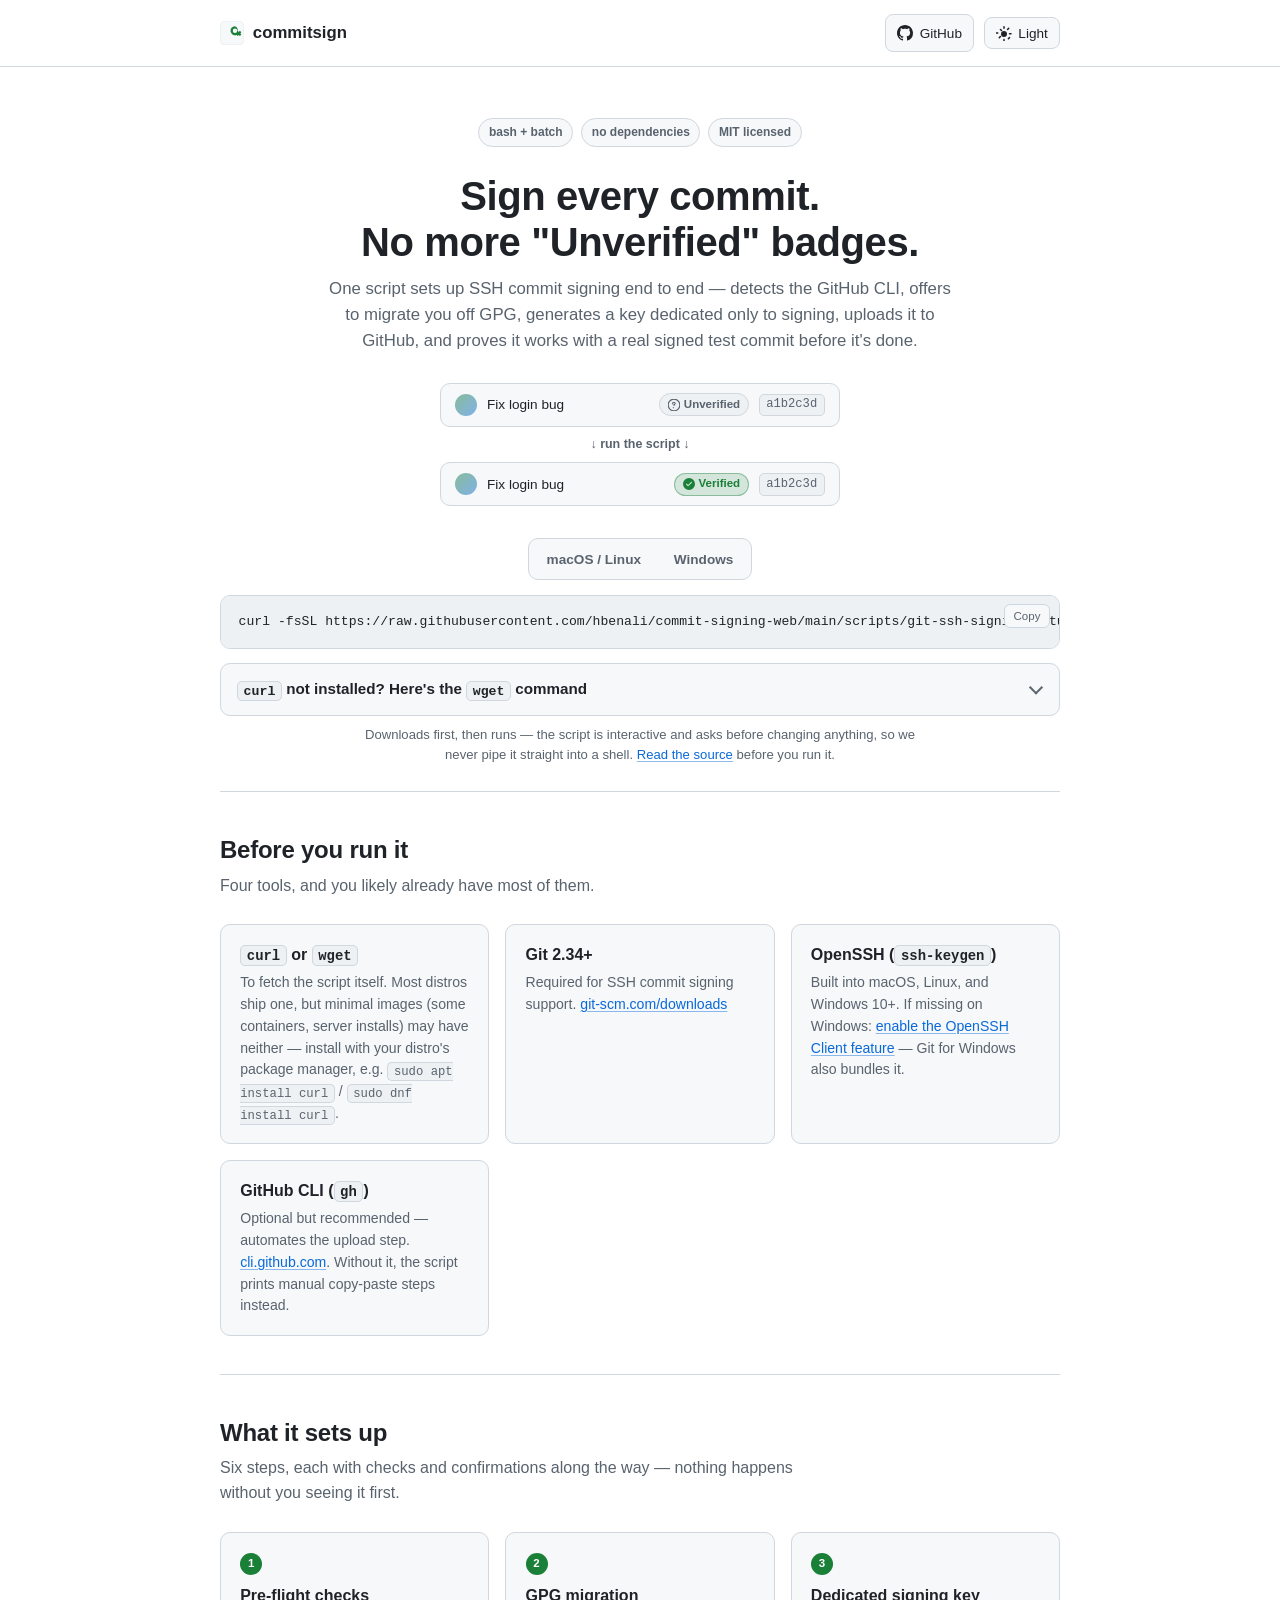
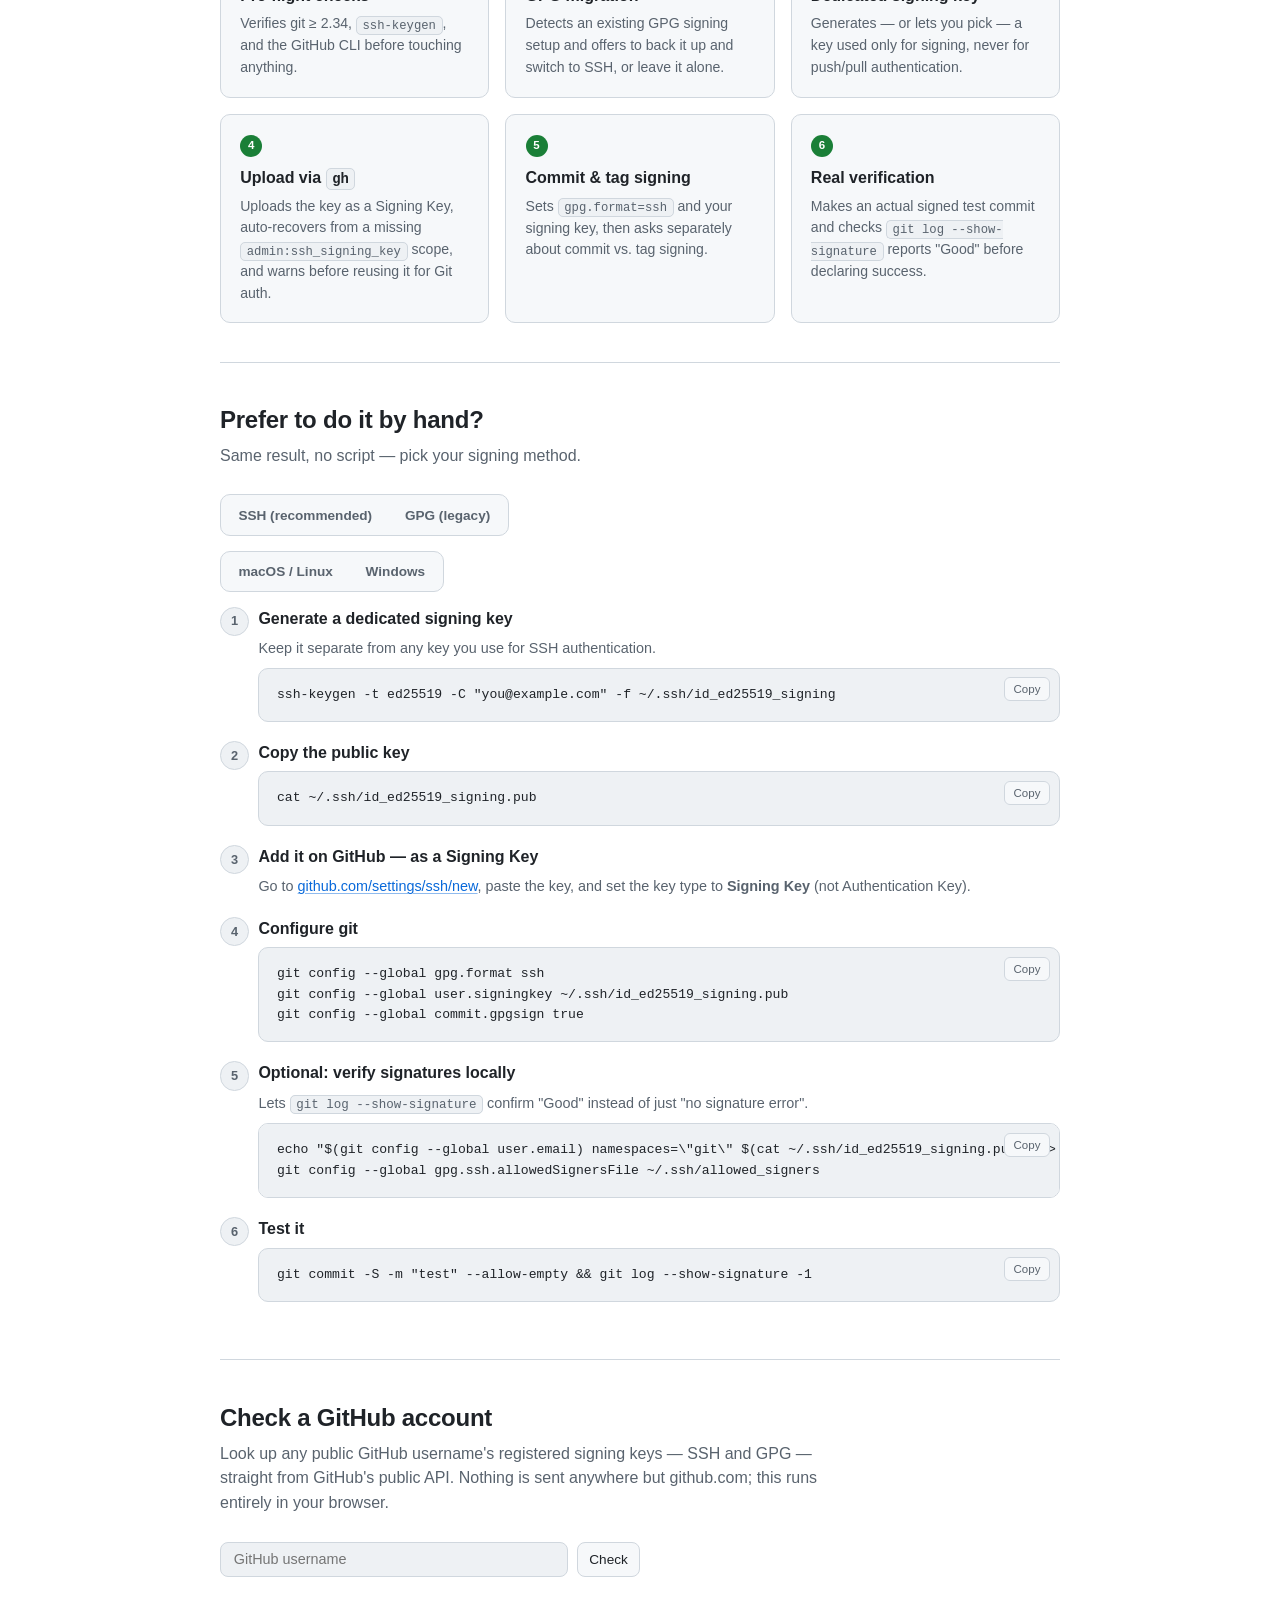
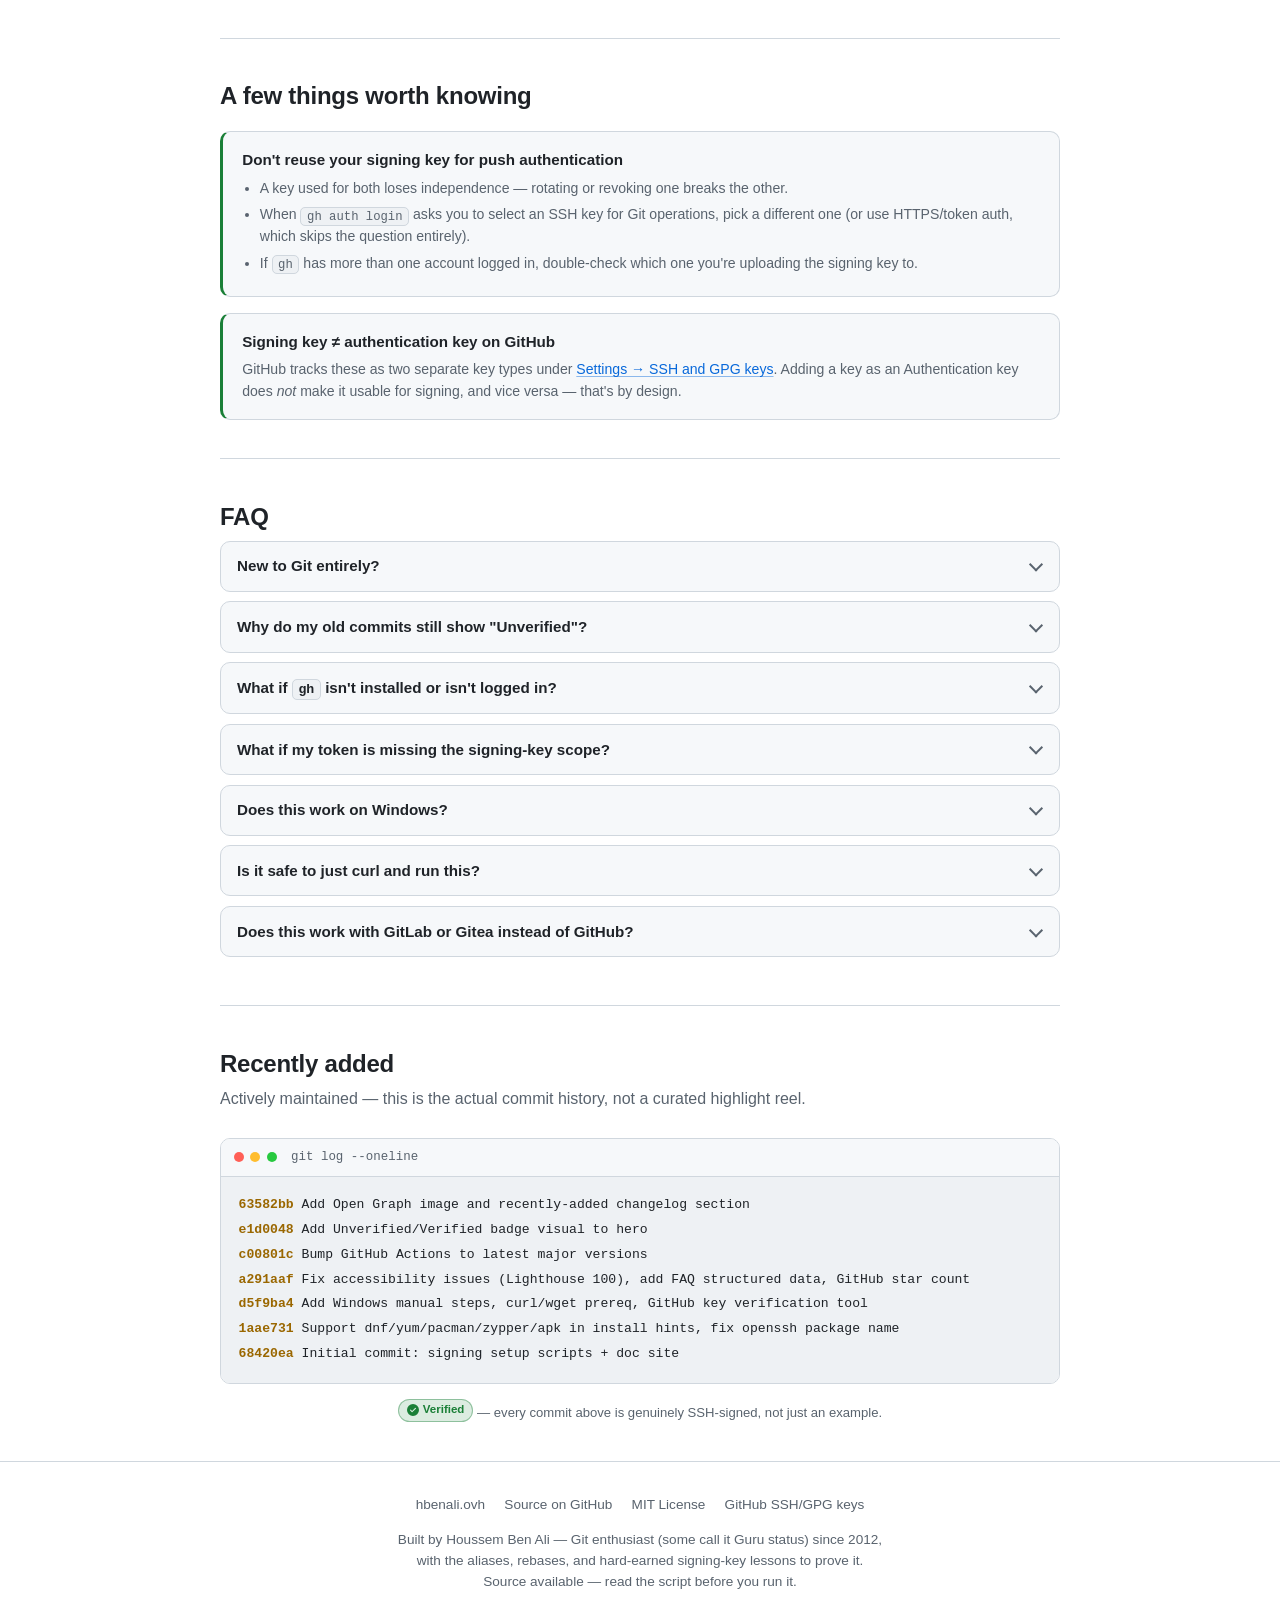
==== index.html @ 71a738f0 "Add theme icon toggle, git-log changelog terminal, verified badge; fix theme-aware brand icon" ====
<!doctype html>
<html lang="en">
<head>
<meta charset="UTF-8">
<meta name="viewport" content="width=device-width, initial-scale=1">
<title>CommitSign — set up Git commit signing in one command</title>
<meta name="description" content="A copy-paste script that sets up SSH commit signing end to end: detects gh CLI, migrates you off GPG, generates a dedicated signing key, uploads it to GitHub, and verifies a real signed commit. Manual GPG and SSH guides included.">
<link rel="canonical" href="https://commitsign.hbenali.ovh/">
<meta name="theme-color" content="#0d1117">
<link rel="icon" href="/favicon.svg" type="image/svg+xml">

<meta property="og:type" content="website">
<meta property="og:site_name" content="CommitSign">
<meta property="og:title" content="CommitSign — set up Git commit signing in one command">
<meta property="og:description" content="Copy, paste, done: SSH commit signing setup with GPG migration, gh CLI integration, and real verification. Plus manual SSH and GPG guides.">
<meta property="og:url" content="https://commitsign.hbenali.ovh/">
<meta property="og:image" content="https://commitsign.hbenali.ovh/og-image.png">
<meta property="og:image:width" content="1200">
<meta property="og:image:height" content="630">
<meta property="og:image:alt" content="CommitSign — Sign every commit. No more &quot;Unverified&quot; badges.">
<meta name="twitter:card" content="summary_large_image">
<meta name="twitter:title" content="CommitSign — set up Git commit signing in one command">
<meta name="twitter:description" content="Copy, paste, done: SSH commit signing setup with GPG migration, gh CLI integration, and real verification.">
<meta name="twitter:image" content="https://commitsign.hbenali.ovh/og-image.png">

<script type="application/ld+json">
{
  "@context": "https://schema.org",
  "@type": "SoftwareSourceCode",
  "name": "commit-signing-web",
  "description": "Interactive setup scripts for Git SSH commit signing, with GPG migration detection, GitHub CLI integration, and post-setup verification.",
  "codeRepository": "https://github.com/hbenali/commit-signing-web",
  "programmingLanguage": ["Bash", "Batch"],
  "url": "https://commitsign.hbenali.ovh/",
  "license": "https://opensource.org/licenses/MIT",
  "author": { "@type": "Person", "name": "Houssem Ben Ali" }
}
</script>

<script type="application/ld+json">
{
  "@context": "https://schema.org",
  "@type": "FAQPage",
  "mainEntity": [
    {
      "@type": "Question",
      "name": "New to Git entirely?",
      "acceptedAnswer": {
        "@type": "Answer",
        "text": "This site assumes you already use Git day to day. If you don't yet: install it, then set your identity once with git config --global user.name \"Your Name\" and git config --global user.email \"you@example.com\". The everyday loop is git add (stage changes), git commit -m \"message\" (save them), and git push (send them to a remote like GitHub). The official Git documentation (git-scm.com/doc) — especially the free Pro Git book (git-scm.com/book/en/v2) — is the best place to actually learn it properly; come back here once commit and push feel routine."
      }
    },
    {
      "@type": "Question",
      "name": "Why do my old commits still show \"Unverified\"?",
      "acceptedAnswer": {
        "@type": "Answer",
        "text": "Signing only applies going forward. Past commits keep whatever signature (or lack of one) they were made with — re-signing history means rewriting it, which isn't something this script does automatically."
      }
    },
    {
      "@type": "Question",
      "name": "What if gh isn't installed or isn't logged in?",
      "acceptedAnswer": {
        "@type": "Answer",
        "text": "The script falls back to printing the exact manual steps — copy the public key, and add it at github.com/settings/ssh/new yourself. Nothing blocks on the GitHub CLI being available."
      }
    },
    {
      "@type": "Question",
      "name": "What if my token is missing the signing-key scope?",
      "acceptedAnswer": {
        "@type": "Answer",
        "text": "GitHub added a dedicated admin:ssh_signing_key scope for managing signing keys. If your upload fails because of it, the script recognizes the exact error and offers to run gh auth refresh -h github.com -s admin:ssh_signing_key for you, then retries automatically."
      }
    },
    {
      "@type": "Question",
      "name": "Does this work on Windows?",
      "acceptedAnswer": {
        "@type": "Answer",
        "text": "Yes — a .bat version ships alongside the .sh one, with the same checks, GPG-migration prompt, and verification flow adapted for cmd.exe."
      }
    },
    {
      "@type": "Question",
      "name": "Is it safe to just curl and run this?",
      "acceptedAnswer": {
        "@type": "Answer",
        "text": "The script downloads to a file first and only then executes — it never pipes into a shell — specifically so you have the chance to open and read it before running. Every change it makes is behind its own confirmation prompt."
      }
    },
    {
      "@type": "Question",
      "name": "Does this work with GitLab or Gitea instead of GitHub?",
      "acceptedAnswer": {
        "@type": "Answer",
        "text": "Commit signing itself — SSH or GPG — is a git feature, not a GitHub one: it happens entirely on your machine and doesn't care which remote you push to. Only the upload-your-key step differs. The script's gh integration is GitHub-specific, so on GitLab or Gitea it'll fall back to manual instructions — add the same public key yourself under GitLab's SSH Keys settings (set usage type to Signing) or GPG Keys, or your Gitea instance's Settings → SSH/GPG Keys page. Everything else — the dedicated key, git config, and verification steps — is identical."
      }
    }
  ]
}
</script>

<style>
  :root {
    --bg: #ffffff;
    --bg-elevated: #f6f8fa;
    --bg-inset: #eef1f4;
    --border: #d0d7de;
    --text: #1f2328;
    --text-dim: #59636e;
    --accent: #1a7f37;
    --accent-contrast: #ffffff;
    --link: #0969da;
    --danger: #cf222e;
    --warn: #9a6700;
    --code-text: #1f2328;
    --shadow: 0 1px 0 rgba(31,35,40,.04);
    --radius: 10px;
    --font-sans: -apple-system, BlinkMacSystemFont, "Segoe UI", Roboto, Helvetica, Arial, sans-serif;
    --font-mono: ui-monospace, SFMono-Regular, "SF Mono", Menlo, Consolas, "Liberation Mono", monospace;
    --max: 880px;
  }

  :root:not([data-theme="light"]) {
    @media (prefers-color-scheme: dark) {
      --bg: #0d1117;
      --bg-elevated: #161b22;
      --bg-inset: #0a0d12;
      --border: #30363d;
      --text: #e6edf3;
      --text-dim: #9198a1;
      --accent: #3fb950;
      --accent-contrast: #0d1117;
      --link: #58a6ff;
      --danger: #f85149;
      --warn: #d29922;
      --code-text: #e6edf3;
      --shadow: 0 1px 0 rgba(0,0,0,.2);
    }
  }

  :root[data-theme="dark"] {
    --bg: #0d1117;
    --bg-elevated: #161b22;
    --bg-inset: #0a0d12;
    --border: #30363d;
    --text: #e6edf3;
    --text-dim: #9198a1;
    --accent: #3fb950;
    --accent-contrast: #0d1117;
    --link: #58a6ff;
    --danger: #f85149;
    --warn: #d29922;
    --code-text: #e6edf3;
    --shadow: 0 1px 0 rgba(0,0,0,.2);
  }

  * { box-sizing: border-box; }
  html { color-scheme: light dark; }
  body {
    margin: 0;
    background: var(--bg);
    color: var(--text);
    font-family: var(--font-sans);
    line-height: 1.55;
    -webkit-font-smoothing: antialiased;
  }
  a {
    color: var(--link); text-decoration: underline; text-underline-offset: 2px;
    text-decoration-color: color-mix(in srgb, var(--link) 45%, transparent);
  }
  a:hover { text-decoration-color: var(--link); }
  .brand, .icon-btn, footer.site .foot-links a { text-decoration: none; }
  .skip-link {
    position: absolute; left: -999px; top: 0;
  }
  .skip-link:focus {
    left: 8px; top: 8px; z-index: 100;
    background: var(--accent); color: var(--accent-contrast);
    padding: .5rem 1rem; border-radius: var(--radius);
  }

  header.site {
    position: sticky; top: 0; z-index: 20;
    background: color-mix(in srgb, var(--bg) 88%, transparent);
    backdrop-filter: saturate(140%) blur(8px);
    border-bottom: 1px solid var(--border);
  }
  .nav {
    max-width: var(--max); margin: 0 auto; padding: .9rem 1.25rem;
    display: flex; align-items: center; justify-content: space-between; gap: 1rem;
  }
  .brand { display: flex; align-items: center; gap: .55rem; font-weight: 700; font-size: 1.05rem; color: var(--text); }
  .brand svg { width: 24px; height: 24px; flex-shrink: 0; }
  .nav-actions { display: flex; align-items: center; gap: .6rem; }
  .icon-btn {
    display: inline-flex; align-items: center; gap: .4rem;
    background: var(--bg-elevated); border: 1px solid var(--border); color: var(--text);
    border-radius: 8px; padding: .45rem .7rem; font-size: .85rem; cursor: pointer;
    font-family: inherit;
  }
  .icon-btn:hover { border-color: var(--accent); }
  .icon-btn svg { width: 16px; height: 16px; }
  .star-pill[hidden] { display: none; }
  .star-pill {
    display: inline-flex; align-items: center; gap: .25rem; margin-left: .1rem;
    padding: .05rem .4rem; border-radius: 999px; background: var(--bg-inset); border: 1px solid var(--border);
    font-size: .74rem; font-weight: 700; color: var(--warn);
  }
  .star-pill svg { width: 11px; height: 11px; }

  main { max-width: var(--max); margin: 0 auto; padding: 0 1.25rem; }

  .hero { padding: 3.2rem 0 1.6rem; text-align: center; }
  .hero h1 { font-size: clamp(1.7rem, 4.2vw, 2.5rem); line-height: 1.15; margin: 0 0 .7rem; letter-spacing: -.01em; }
  .hero p.lead { color: var(--text-dim); font-size: 1.05rem; max-width: 640px; margin: 0 auto 1.8rem; }
  .badge-row { display: flex; justify-content: center; gap: .5rem; flex-wrap: wrap; margin-bottom: 1.6rem; }
  .badge {
    font-size: .75rem; font-weight: 600; padding: .25rem .6rem; border-radius: 999px;
    background: var(--bg-elevated); border: 1px solid var(--border); color: var(--text-dim);
  }

  .badge-demo { display: flex; flex-direction: column; align-items: center; gap: .5rem; max-width: 400px; margin: 0 auto 2rem; }
  .commit-row {
    display: flex; align-items: center; gap: .6rem; width: 100%;
    background: var(--bg-elevated); border: 1px solid var(--border); border-radius: var(--radius);
    padding: .6rem .9rem; font-size: .85rem;
  }
  .commit-avatar {
    width: 22px; height: 22px; border-radius: 999px; flex-shrink: 0;
    background: linear-gradient(135deg, var(--accent), var(--link)); opacity: .5;
  }
  .commit-msg {
    flex: 1; text-align: left; color: var(--text); font-weight: 500;
    overflow: hidden; text-overflow: ellipsis; white-space: nowrap;
  }
  .commit-hash {
    font-family: var(--font-mono); font-size: .76rem; color: var(--text-dim); flex-shrink: 0;
    background: var(--bg-inset); border: 1px solid var(--border); border-radius: 5px; padding: .05rem .4rem;
  }
  .gh-badge {
    display: inline-flex; align-items: center; gap: .25rem; flex-shrink: 0;
    font-size: .72rem; font-weight: 600; padding: .1rem .5rem; border-radius: 999px; border: 1px solid;
  }
  .gh-badge svg { width: 12px; height: 12px; }
  .gh-badge.unverified { background: var(--bg-inset); border-color: var(--border); color: var(--text-dim); }
  .gh-badge.verified {
    background: color-mix(in srgb, var(--accent) 15%, transparent);
    border-color: color-mix(in srgb, var(--accent) 40%, transparent); color: var(--accent);
  }
  .badge-demo-arrow { font-size: .78rem; color: var(--text-dim); font-weight: 600; }

  .tabbar { display: inline-flex; gap: .25rem; background: var(--bg-elevated); border: 1px solid var(--border); border-radius: 10px; padding: 3px; margin-bottom: .9rem; }
  .tabbar label {
    padding: .4rem .9rem; border-radius: 8px; font-size: .85rem; font-weight: 600; cursor: pointer;
    color: var(--text-dim); user-select: none;
  }
  input.tab-radio { position: absolute; opacity: 0; pointer-events: none; }
  .tab-radio:checked + label { background: var(--bg); color: var(--text); box-shadow: var(--shadow); }
  .tab-radio:focus-visible + label { outline: 2px solid var(--accent); outline-offset: 2px; }
  .tab-panel { display: none; }

  #os-sh:checked ~ .os-panels #panel-sh,
  #os-win:checked ~ .os-panels #panel-win,
  #man-ssh:checked ~ .man-panels #panel-ssh-manual,
  #man-gpg:checked ~ .man-panels #panel-gpg-manual { display: block; }

  #sshos-sh:checked ~ .steps [data-os="sh"],
  #sshos-win:checked ~ .steps [data-os="win"] { display: block; }

  .codeblock {
    position: relative; background: var(--bg-inset); border: 1px solid var(--border);
    border-radius: var(--radius); padding: 1rem 3.2rem 1rem 1.1rem; text-align: left;
    overflow-x: auto; margin: 0 0 .9rem;
  }
  .codeblock code {
    font-family: var(--font-mono); font-size: .82rem; color: var(--code-text);
    white-space: pre; display: block;
  }
  .copy-btn {
    position: absolute; top: .55rem; right: .55rem;
    background: var(--bg-elevated); border: 1px solid var(--border); color: var(--text-dim);
    border-radius: 6px; padding: .3rem .55rem; font-size: .72rem; cursor: pointer; font-family: inherit;
  }
  .copy-btn:hover { color: var(--text); border-color: var(--accent); }
  .copy-btn[data-copied="true"] { color: var(--accent); border-color: var(--accent); }

  .hint { font-size: .82rem; color: var(--text-dim); max-width: 560px; margin: 0 auto; text-align: center; }

  section { padding: 2.4rem 0; border-top: 1px solid var(--border); }
  section > h2 { font-size: 1.5rem; margin: 0 0 .35rem; letter-spacing: -.01em; }
  section > p.section-lead { color: var(--text-dim); margin: 0 0 1.6rem; max-width: 620px; }

  .grid6 { display: grid; grid-template-columns: repeat(auto-fit, minmax(240px, 1fr)); gap: 1rem; }
  .card {
    background: var(--bg-elevated); border: 1px solid var(--border); border-radius: var(--radius);
    padding: 1.1rem 1.2rem;
  }
  .card .step-no {
    display: inline-flex; align-items: center; justify-content: center;
    width: 22px; height: 22px; border-radius: 999px; background: var(--accent); color: var(--accent-contrast);
    font-size: .72rem; font-weight: 700; margin-bottom: .55rem;
  }
  .card h3 { margin: 0 0 .3rem; font-size: 1rem; }
  .card p { margin: 0; color: var(--text-dim); font-size: .88rem; }

  .steps { margin: 0; padding: 0; list-style: none; counter-reset: step; }
  .steps > li {
    counter-increment: step; position: relative; padding-left: 2.4rem; margin-bottom: 1.2rem;
  }
  .steps > li::before {
    content: counter(step); position: absolute; left: 0; top: 0;
    width: 1.7rem; height: 1.7rem; border-radius: 999px; background: var(--bg-inset);
    border: 1px solid var(--border); display: flex; align-items: center; justify-content: center;
    font-size: .8rem; font-weight: 700; color: var(--text-dim);
  }
  .steps > li > strong { display: block; margin-bottom: .35rem; }
  .steps > li p { margin: 0 0 .5rem; color: var(--text-dim); font-size: .9rem; }
  .steps .codeblock { margin-bottom: .3rem; }

  .callout {
    border: 1px solid var(--border); border-left: 3px solid var(--accent);
    background: var(--bg-elevated); border-radius: var(--radius); padding: 1rem 1.2rem; margin-top: 1rem;
  }
  .callout h3 { margin: 0 0 .4rem; font-size: .95rem; }
  .callout ul { margin: 0; padding-left: 1.1rem; font-size: .88rem; color: var(--text-dim); }
  .callout li { margin-bottom: .3rem; }

  .term-window { border: 1px solid var(--border); border-radius: var(--radius); overflow: hidden; text-align: left; }
  .term-bar {
    display: flex; align-items: center; gap: .4rem; padding: .55rem .8rem;
    background: var(--bg-elevated); border-bottom: 1px solid var(--border);
  }
  .term-dot { width: 10px; height: 10px; border-radius: 999px; flex-shrink: 0; }
  .term-dot.red { background: #ff5f56; }
  .term-dot.yellow { background: #ffbd2e; }
  .term-dot.green { background: #27c93f; }
  .term-title { margin-left: .5rem; font-size: .78rem; color: var(--text-dim); font-family: var(--font-mono); }
  .term-body {
    margin: 0; padding: 1rem 1.1rem; background: var(--bg-inset);
    font-family: var(--font-mono); font-size: .82rem; color: var(--code-text);
    overflow-x: auto; line-height: 1.9; white-space: pre;
  }
  .term-hash { color: var(--warn); font-weight: 600; }

  details.faq {
    border: 1px solid var(--border); border-radius: var(--radius); background: var(--bg-elevated);
    padding: .8rem 1rem; margin-bottom: .6rem;
  }
  details.faq summary {
    cursor: pointer; font-weight: 600; font-size: .95rem;
    list-style: none; position: relative; padding-right: 1.5rem;
  }
  details.faq summary::-webkit-details-marker { display: none; }
  details.faq summary::after {
    content: ""; position: absolute; right: .1rem; top: 50%; width: 8px; height: 8px;
    border-right: 2px solid var(--text-dim); border-bottom: 2px solid var(--text-dim);
    transform: translateY(-65%) rotate(45deg); transition: transform .15s ease;
  }
  details.faq[open] summary::after { transform: translateY(-35%) rotate(225deg); }
  details.faq p { color: var(--text-dim); font-size: .9rem; margin: .6rem 0 0; }

  .verify-form { display: flex; gap: .55rem; max-width: 420px; }
  .verify-form input {
    flex: 1; font-family: inherit; font-size: .9rem; padding: .55rem .8rem;
    border: 1px solid var(--border); border-radius: 8px; background: var(--bg-inset); color: var(--text);
  }
  .verify-form input:focus-visible { outline: 2px solid var(--accent); outline-offset: 1px; }
  .verify-form .icon-btn { cursor: pointer; }
  #verify-results { margin-top: 1.4rem; }
  .verify-hint { color: var(--text-dim); font-size: .88rem; }
  .verify-grid { display: grid; grid-template-columns: repeat(auto-fit, minmax(260px, 1fr)); gap: 1rem; }
  .verify-card {
    background: var(--bg-elevated); border: 1px solid var(--border); border-radius: var(--radius); padding: 1rem 1.15rem;
  }
  .verify-card h4 { margin: 0 0 .6rem; font-size: .95rem; display: flex; align-items: center; gap: .5rem; }
  .verify-card .count-badge {
    background: var(--bg-inset); border: 1px solid var(--border); border-radius: 999px;
    font-size: .72rem; font-weight: 700; padding: .1rem .55rem; color: var(--text-dim);
  }
  .verify-card ul { list-style: none; margin: 0; padding: 0; }
  .verify-card li { border-top: 1px solid var(--border); padding: .55rem 0; font-size: .84rem; }
  .verify-card li:first-child { border-top: none; padding-top: 0; }
  .verify-card li code { font-family: var(--font-mono); font-size: .78rem; word-break: break-all; }
  .verify-card .key-meta { color: var(--text-dim); font-size: .78rem; margin-top: .15rem; }
  .verify-badge {
    display: inline-block; font-size: .68rem; font-weight: 700; border-radius: 5px; padding: .05rem .4rem; margin-left: .3rem;
  }
  .verify-badge.ok { background: color-mix(in srgb, var(--accent) 18%, transparent); color: var(--accent); }
  .verify-badge.warn { background: color-mix(in srgb, var(--warn) 20%, transparent); color: var(--warn); }
  .verify-badge.danger { background: color-mix(in srgb, var(--danger) 20%, transparent); color: var(--danger); }

  footer.site {
    border-top: 1px solid var(--border); padding: 2rem 0 3rem; text-align: center;
    color: var(--text-dim); font-size: .85rem;
  }
  footer.site a { color: var(--text-dim); }
  footer.site .foot-links { display: flex; justify-content: center; gap: 1.2rem; margin-bottom: .7rem; flex-wrap: wrap; }

  .scroll-top-btn {
    position: fixed; right: 1.25rem; bottom: 1.25rem; z-index: 30;
    width: 42px; height: 42px; border-radius: 999px;
    background: var(--bg-elevated); border: 1px solid var(--border); color: var(--text);
    display: flex; align-items: center; justify-content: center; cursor: pointer; padding: 0;
    opacity: 0; transform: translateY(8px); pointer-events: none;
    transition: opacity .2s ease, transform .2s ease, border-color .2s ease;
    box-shadow: 0 2px 10px rgba(0,0,0,.18);
  }
  .scroll-top-btn.visible { opacity: 1; transform: translateY(0); pointer-events: auto; }
  .scroll-top-btn:hover { border-color: var(--accent); }
  .scroll-top-btn svg { width: 18px; height: 18px; }
  @media (prefers-reduced-motion: reduce) {
    .scroll-top-btn { transition: opacity .01s linear; }
  }

  code.inline {
    font-family: var(--font-mono); background: var(--bg-inset); border: 1px solid var(--border);
    border-radius: 5px; padding: .1rem .35rem; font-size: .87em;
  }

  @media (max-width: 640px) {
    .hero { padding: 2.2rem 0 1.2rem; }
    section { padding: 1.8rem 0; }
  }
</style>
</head>
<body>
<a class="skip-link" href="#main">Skip to content</a>

<header class="site">
  <div class="nav">
    <span class="brand">
      <svg viewBox="0 0 64 64" aria-hidden="true"><rect width="64" height="64" rx="14" fill="var(--bg-elevated)" stroke="var(--border)" stroke-width="1"/><path d="M40 14a12 12 0 1 0 4.24 23.24L47 40l3-3 3 3 4-4-3-3 3-3-4-4-3 3-2.76-2.76A12 12 0 0 0 40 14Zm0 6a6 6 0 1 1 0 12 6 6 0 0 1 0-12Z" fill="var(--accent)"/></svg>
      commitsign
    </span>
    <div class="nav-actions">
      <a class="icon-btn" href="https://github.com/hbenali/commit-signing-web" rel="noopener" title="Like it? Star the repo!">
        <svg viewBox="0 0 16 16" aria-hidden="true" fill="currentColor"><path d="M8 0C3.58 0 0 3.58 0 8c0 3.54 2.29 6.53 5.47 7.59.4.07.55-.17.55-.38 0-.19-.01-.82-.01-1.49-2.01.37-2.53-.49-2.69-.94-.09-.23-.48-.94-.82-1.13-.28-.15-.68-.52-.01-.53.63-.01 1.08.58 1.23.82.72 1.21 1.87.87 2.33.66.07-.52.28-.87.51-1.07-1.78-.2-3.64-.89-3.64-3.95 0-.87.31-1.59.82-2.15-.08-.2-.36-1.02.08-2.12 0 0 .67-.21 2.2.82.64-.18 1.32-.27 2-.27.68 0 1.36.09 2 .27 1.53-1.04 2.2-.82 2.2-.82.44 1.1.16 1.92.08 2.12.51.56.82 1.27.82 2.15 0 3.07-1.87 3.75-3.65 3.95.29.25.54.73.54 1.48 0 1.07-.01 1.93-.01 2.2 0 .21.15.46.55.38A8.01 8.01 0 0 0 16 8c0-4.42-3.58-8-8-8Z"/></svg>
        GitHub
        <span class="star-pill" id="star-count" hidden><svg viewBox="0 0 16 16" aria-hidden="true" fill="currentColor"><path d="M8 .25a.75.75 0 0 1 .673.418l1.882 3.815 4.21.612a.75.75 0 0 1 .416 1.279l-3.046 2.97.719 4.192a.75.75 0 0 1-1.088.791L8 12.347l-3.766 1.98a.75.75 0 0 1-1.088-.79l.72-4.194L.818 6.374a.75.75 0 0 1 .416-1.28l4.21-.611L7.327.668A.75.75 0 0 1 8 .25Z"/></svg><span id="star-count-num"></span></span>
      </a>
      <button class="icon-btn" id="theme-toggle" type="button">
        <svg id="icon-sun" viewBox="0 0 16 16" aria-hidden="true" fill="currentColor" style="display:none"><path d="M8 1a.75.75 0 0 1 .75.75v1.5a.75.75 0 0 1-1.5 0v-1.5A.75.75 0 0 1 8 1Zm0 11a3 3 0 1 0 0-6 3 3 0 0 0 0 6Zm7-4a.75.75 0 0 1 0 1.5h-1.5a.75.75 0 0 1 0-1.5H15ZM2.5 8a.75.75 0 0 1-.75.75H.25a.75.75 0 0 1 0-1.5h1.5A.75.75 0 0 1 2.5 8Zm10.65-5.15a.75.75 0 0 1 0 1.06l-1.06 1.06a.75.75 0 1 1-1.06-1.06l1.06-1.06a.75.75 0 0 1 1.06 0ZM4.97 11.03a.75.75 0 0 1 0 1.06l-1.06 1.06a.75.75 0 1 1-1.06-1.06l1.06-1.06a.75.75 0 0 1 1.06 0ZM8 13.75a.75.75 0 0 1 .75.75v1.5a.75.75 0 0 1-1.5 0v-1.5a.75.75 0 0 1 .75-.75Zm4.94-1.66a.75.75 0 0 1 1.06 1.06l-1.06 1.06a.75.75 0 1 1-1.06-1.06l1.06-1.06ZM3.91 3.91a.75.75 0 0 1 1.06 0l1.06 1.06a.75.75 0 1 1-1.06 1.06L3.91 4.97a.75.75 0 0 1 0-1.06Z"/></svg>
        <svg id="icon-moon" viewBox="0 0 16 16" aria-hidden="true" fill="currentColor" style="display:none"><path d="M9.598 1.591a.75.75 0 0 1 .785-.128 7 7 0 1 1-8.874 8.875.75.75 0 0 1 .656-1.03 5.5 5.5 0 0 0 7.271-7.27.75.75 0 0 1 .162-.447Zm1.196 1.653a7 7 0 0 1-8.51 8.509 5.5 5.5 0 0 0 8.51-8.51Z"/></svg>
        <span id="theme-label">Theme</span>
      </button>
    </div>
  </div>
</header>

<main id="main">

  <section class="hero" style="border-top:none;">
    <div class="badge-row">
      <span class="badge">bash + batch</span>
      <span class="badge">no dependencies</span>
      <span class="badge">MIT licensed</span>
    </div>
    <h1>Sign every commit.<br>No more "Unverified" badges.</h1>
    <p class="lead">One script sets up SSH commit signing end to end — detects the GitHub CLI, offers to migrate you off GPG, generates a key dedicated only to signing, uploads it to GitHub, and proves it works with a real signed test commit before it's done.</p>

    <div class="badge-demo" aria-hidden="true">
      <div class="commit-row">
        <span class="commit-avatar"></span>
        <span class="commit-msg">Fix login bug</span>
        <span class="gh-badge unverified"><svg viewBox="0 0 16 16" fill="currentColor"><path d="M8 15A7 7 0 1 0 8 1a7 7 0 0 0 0 14Zm0 1.5a8.5 8.5 0 1 1 0-17 8.5 8.5 0 0 1 0 17ZM6.92 6.085h.001a.75.75 0 0 1 .154-.845l.008-.008a1.107 1.107 0 0 1 1.416-.007c.406.339.406.94 0 1.279l-.706.588a1.75 1.75 0 0 0-.625 1.333v.128a.75.75 0 0 0 1.5 0v-.078a.25.25 0 0 1 .09-.192l.706-.588c1.011-.844 1.011-2.518 0-3.362a2.607 2.607 0 0 0-3.334.017 2.25 2.25 0 0 0-.464 2.536.75.75 0 1 0 1.354-.65Zm.164 4.665a.75.75 0 1 0 0 1.5.75.75 0 0 0 0-1.5Z"/></svg>Unverified</span>
        <code class="commit-hash">a1b2c3d</code>
      </div>
      <div class="badge-demo-arrow">↓ run the script ↓</div>
      <div class="commit-row">
        <span class="commit-avatar"></span>
        <span class="commit-msg">Fix login bug</span>
        <span class="gh-badge verified"><svg viewBox="0 0 16 16" fill="currentColor"><path d="M8 16A8 8 0 1 1 8 0a8 8 0 0 1 0 16Zm3.78-9.72a.75.75 0 0 0-1.06-1.06L6.75 9.19 5.28 7.72a.75.75 0 0 0-1.06 1.06l2 2a.75.75 0 0 0 1.06 0l4.5-4.5Z"/></svg>Verified</span>
        <code class="commit-hash">a1b2c3d</code>
      </div>
    </div>

    <input class="tab-radio" type="radio" name="os" id="os-sh" checked>
    <input class="tab-radio" type="radio" name="os" id="os-win">
    <div class="tabbar">
      <label for="os-sh">macOS / Linux</label>
      <label for="os-win">Windows</label>
    </div>

    <div class="os-panels">
      <div class="tab-panel" id="panel-sh">
        <div class="codeblock">
          <code>curl -fsSL https://raw.githubusercontent.com/hbenali/commit-signing-web/main/scripts/git-ssh-signing-setup.sh -o git-ssh-signing-setup.sh &amp;&amp; chmod +x git-ssh-signing-setup.sh &amp;&amp; ./git-ssh-signing-setup.sh</code>
          <button class="copy-btn" type="button" data-copy-target="panel-sh">Copy</button>
        </div>
        <details class="faq" style="text-align:left;">
          <summary><code class="inline">curl</code> not installed? Here's the <code class="inline">wget</code> command</summary>
          <div class="codeblock" id="panel-sh-wget" style="margin-top:.6rem;">
            <code>wget -q https://raw.githubusercontent.com/hbenali/commit-signing-web/main/scripts/git-ssh-signing-setup.sh -O git-ssh-signing-setup.sh &amp;&amp; chmod +x git-ssh-signing-setup.sh &amp;&amp; ./git-ssh-signing-setup.sh</code>
            <button class="copy-btn" type="button" data-copy-target="panel-sh-wget">Copy</button>
          </div>
        </details>
      </div>
      <div class="tab-panel" id="panel-win">
        <div class="codeblock">
          <code>curl -fsSL https://raw.githubusercontent.com/hbenali/commit-signing-web/main/scripts/git-ssh-signing-setup.bat -o git-ssh-signing-setup.bat &amp;&amp; git-ssh-signing-setup.bat</code>
          <button class="copy-btn" type="button" data-copy-target="panel-win">Copy</button>
        </div>
      </div>
    </div>

    <p class="hint">Downloads first, then runs — the script is interactive and asks before changing anything, so we never pipe it straight into a shell. <a href="https://github.com/hbenali/commit-signing-web/blob/main/scripts/git-ssh-signing-setup.sh" rel="noopener">Read the source</a> before you run it.</p>
  </section>

  <section id="prerequisites">
    <h2>Before you run it</h2>
    <p class="section-lead">Four tools, and you likely already have most of them.</p>
    <div class="grid6">
      <div class="card">
        <h3><code class="inline">curl</code> or <code class="inline">wget</code></h3>
        <p>To fetch the script itself. Most distros ship one, but minimal images (some containers, server installs) may have neither — install with your distro's package manager, e.g. <code class="inline">sudo apt install curl</code> / <code class="inline">sudo dnf install curl</code>.</p>
      </div>
      <div class="card">
        <h3>Git 2.34+</h3>
        <p>Required for SSH commit signing support. <a href="https://git-scm.com/downloads" rel="noopener">git-scm.com/downloads</a></p>
      </div>
      <div class="card">
        <h3>OpenSSH (<code class="inline">ssh-keygen</code>)</h3>
        <p>Built into macOS, Linux, and Windows 10+. If missing on Windows: <a href="https://learn.microsoft.com/en-us/windows-server/administration/openssh/openssh_install_firstuse" rel="noopener">enable the OpenSSH Client feature</a> — Git for Windows also bundles it.</p>
      </div>
      <div class="card">
        <h3>GitHub CLI (<code class="inline">gh</code>)</h3>
        <p>Optional but recommended — automates the upload step. <a href="https://cli.github.com" rel="noopener">cli.github.com</a>. Without it, the script prints manual copy-paste steps instead.</p>
      </div>
    </div>
  </section>

  <section id="what-it-does">
    <h2>What it sets up</h2>
    <p class="section-lead">Six steps, each with checks and confirmations along the way — nothing happens without you seeing it first.</p>
    <div class="grid6">
      <div class="card">
        <span class="step-no">1</span>
        <h3>Pre-flight checks</h3>
        <p>Verifies git ≥ 2.34, <code class="inline">ssh-keygen</code>, and the GitHub CLI before touching anything.</p>
      </div>
      <div class="card">
        <span class="step-no">2</span>
        <h3>GPG migration</h3>
        <p>Detects an existing GPG signing setup and offers to back it up and switch to SSH, or leave it alone.</p>
      </div>
      <div class="card">
        <span class="step-no">3</span>
        <h3>Dedicated signing key</h3>
        <p>Generates — or lets you pick — a key used only for signing, never for push/pull authentication.</p>
      </div>
      <div class="card">
        <span class="step-no">4</span>
        <h3>Upload via <code class="inline">gh</code></h3>
        <p>Uploads the key as a Signing Key, auto-recovers from a missing <code class="inline">admin:ssh_signing_key</code> scope, and warns before reusing it for Git auth.</p>
      </div>
      <div class="card">
        <span class="step-no">5</span>
        <h3>Commit &amp; tag signing</h3>
        <p>Sets <code class="inline">gpg.format=ssh</code> and your signing key, then asks separately about commit vs. tag signing.</p>
      </div>
      <div class="card">
        <span class="step-no">6</span>
        <h3>Real verification</h3>
        <p>Makes an actual signed test commit and checks <code class="inline">git log --show-signature</code> reports "Good" before declaring success.</p>
      </div>
    </div>
  </section>

  <section id="manual">
    <h2>Prefer to do it by hand?</h2>
    <p class="section-lead">Same result, no script — pick your signing method.</p>

    <input class="tab-radio" type="radio" name="man" id="man-ssh" checked>
    <input class="tab-radio" type="radio" name="man" id="man-gpg">
    <div class="tabbar">
      <label for="man-ssh">SSH (recommended)</label>
      <label for="man-gpg">GPG (legacy)</label>
    </div>

    <div class="man-panels">
      <div class="tab-panel" id="panel-ssh-manual">
        <input class="tab-radio" type="radio" name="sshos" id="sshos-sh" checked>
        <input class="tab-radio" type="radio" name="sshos" id="sshos-win">
        <div class="tabbar">
          <label for="sshos-sh">macOS / Linux</label>
          <label for="sshos-win">Windows</label>
        </div>

        <ol class="steps">
          <li>
            <strong>Generate a dedicated signing key</strong>
            <p>Keep it separate from any key you use for SSH authentication.</p>
            <div class="codeblock tab-panel" data-os="sh" id="ssh-step1-sh">
              <code>ssh-keygen -t ed25519 -C "you@example.com" -f ~/.ssh/id_ed25519_signing</code>
              <button class="copy-btn" type="button" data-copy-target="ssh-step1-sh">Copy</button>
            </div>
            <div class="codeblock tab-panel" data-os="win" id="ssh-step1-win">
              <code>ssh-keygen -t ed25519 -C "you@example.com" -f %USERPROFILE%\.ssh\id_ed25519_signing</code>
              <button class="copy-btn" type="button" data-copy-target="ssh-step1-win">Copy</button>
            </div>
          </li>
          <li>
            <strong>Copy the public key</strong>
            <div class="codeblock tab-panel" data-os="sh" id="ssh-step2-sh">
              <code>cat ~/.ssh/id_ed25519_signing.pub</code>
              <button class="copy-btn" type="button" data-copy-target="ssh-step2-sh">Copy</button>
            </div>
            <div class="codeblock tab-panel" data-os="win" id="ssh-step2-win">
              <code>type %USERPROFILE%\.ssh\id_ed25519_signing.pub</code>
              <button class="copy-btn" type="button" data-copy-target="ssh-step2-win">Copy</button>
            </div>
          </li>
          <li>
            <strong>Add it on GitHub — as a Signing Key</strong>
            <p>Go to <a href="https://github.com/settings/ssh/new" rel="noopener">github.com/settings/ssh/new</a>, paste the key, and set the key type to <strong>Signing Key</strong> (not Authentication Key).</p>
          </li>
          <li>
            <strong>Configure git</strong>
            <div class="codeblock tab-panel" data-os="sh" id="ssh-step4-sh">
              <code>git config --global gpg.format ssh
git config --global user.signingkey ~/.ssh/id_ed25519_signing.pub
git config --global commit.gpgsign true</code>
              <button class="copy-btn" type="button" data-copy-target="ssh-step4-sh">Copy</button>
            </div>
            <div class="codeblock tab-panel" data-os="win" id="ssh-step4-win">
              <code>git config --global gpg.format ssh
git config --global user.signingkey %USERPROFILE%\.ssh\id_ed25519_signing.pub
git config --global commit.gpgsign true</code>
              <button class="copy-btn" type="button" data-copy-target="ssh-step4-win">Copy</button>
            </div>
          </li>
          <li>
            <strong>Optional: verify signatures locally</strong>
            <p>Lets <code class="inline">git log --show-signature</code> confirm "Good" instead of just "no signature error".</p>
            <div class="codeblock tab-panel" data-os="sh" id="ssh-step5-sh">
              <code>echo "$(git config --global user.email) namespaces=\"git\" $(cat ~/.ssh/id_ed25519_signing.pub)" &gt;&gt; ~/.ssh/allowed_signers
git config --global gpg.ssh.allowedSignersFile ~/.ssh/allowed_signers</code>
              <button class="copy-btn" type="button" data-copy-target="ssh-step5-sh">Copy</button>
            </div>
            <div class="codeblock tab-panel" data-os="win" id="ssh-step5-win">
              <code>for /f "delims=" %i in ('git config --global user.email') do set EMAIL=%i
for /f "usebackq tokens=1,2" %a in ("%USERPROFILE%\.ssh\id_ed25519_signing.pub") do echo %EMAIL% namespaces="git" %a %b>>%USERPROFILE%\.ssh\allowed_signers
git config --global gpg.ssh.allowedSignersFile %USERPROFILE%\.ssh\allowed_signers</code>
              <button class="copy-btn" type="button" data-copy-target="ssh-step5-win">Copy</button>
            </div>
          </li>
          <li>
            <strong>Test it</strong>
            <div class="codeblock" id="ssh-step6">
              <code>git commit -S -m "test" --allow-empty &amp;&amp; git log --show-signature -1</code>
              <button class="copy-btn" type="button" data-copy-target="ssh-step6">Copy</button>
            </div>
          </li>
        </ol>
      </div>

      <div class="tab-panel" id="panel-gpg-manual">
        <ol class="steps">
          <li>
            <strong>Generate a key</strong>
            <p>Ed25519, signing-only, expiring in 2 years — adjust as you like.</p>
            <div class="codeblock" id="gpg-step1">
              <code>gpg --quick-generate-key "Your Name &lt;you@example.com&gt;" ed25519 sign 2y</code>
              <button class="copy-btn" type="button" data-copy-target="gpg-step1">Copy</button>
            </div>
          </li>
          <li>
            <strong>Find the key ID</strong>
            <div class="codeblock" id="gpg-step2">
              <code>gpg --list-secret-keys --keyid-format=long</code>
              <button class="copy-btn" type="button" data-copy-target="gpg-step2">Copy</button>
            </div>
          </li>
          <li>
            <strong>Export the public key</strong>
            <div class="codeblock" id="gpg-step3">
              <code>gpg --armor --export &lt;KEY_ID&gt;</code>
              <button class="copy-btn" type="button" data-copy-target="gpg-step3">Copy</button>
            </div>
          </li>
          <li>
            <strong>Add it on GitHub</strong>
            <p>Go to <a href="https://github.com/settings/gpg/new" rel="noopener">github.com/settings/gpg/new</a> and paste the exported block.</p>
          </li>
          <li>
            <strong>Configure git</strong>
            <div class="codeblock" id="gpg-step4">
              <code>git config --global user.signingkey &lt;KEY_ID&gt;
git config --global commit.gpgsign true</code>
              <button class="copy-btn" type="button" data-copy-target="gpg-step4">Copy</button>
            </div>
          </li>
          <li>
            <strong>Test it</strong>
            <div class="codeblock" id="gpg-step5">
              <code>git commit -S -m "test" --allow-empty &amp;&amp; git log --show-signature -1</code>
              <button class="copy-btn" type="button" data-copy-target="gpg-step5">Copy</button>
            </div>
          </li>
        </ol>

        <div class="callout">
          <h3>GPG still works fine</h3>
          <p style="margin:0;color:var(--text-dim);font-size:.88rem;">It's just more machinery — a separate keyring and passphrase-agent setup — for a result SSH signing gets from a key format you probably already have. If you've already got a GPG setup, the script detects it and offers to migrate you to SSH instead of fighting it.</p>
          <p style="margin:.6rem 0 0;color:var(--text-dim);font-size:.88rem;">The commands above are identical on Windows — install <a href="https://gpg4win.org" rel="noopener">Gpg4win</a> first, then run them as-is in <code class="inline">cmd</code> or PowerShell.</p>
        </div>
      </div>
    </div>
  </section>

  <section id="verify">
    <h2>Check a GitHub account</h2>
    <p class="section-lead">Look up any public GitHub username's registered signing keys — SSH and GPG — straight from GitHub's public API. Nothing is sent anywhere but github.com; this runs entirely in your browser.</p>
    <form id="verify-form" class="verify-form">
      <input type="text" id="verify-username" name="username" placeholder="GitHub username" autocomplete="off" autocapitalize="off" spellcheck="false" required aria-label="GitHub username">
      <button type="submit" class="icon-btn">Check</button>
    </form>
    <div id="verify-results" aria-live="polite"></div>
  </section>

  <section id="why">
    <h2>A few things worth knowing</h2>
    <div class="callout">
      <h3>Don't reuse your signing key for push authentication</h3>
      <ul>
        <li>A key used for both loses independence — rotating or revoking one breaks the other.</li>
        <li>When <code class="inline">gh auth login</code> asks you to select an SSH key for Git operations, pick a different one (or use HTTPS/token auth, which skips the question entirely).</li>
        <li>If <code class="inline">gh</code> has more than one account logged in, double-check which one you're uploading the signing key to.</li>
      </ul>
    </div>
    <div class="callout">
      <h3>Signing key ≠ authentication key on GitHub</h3>
      <p style="margin:0;color:var(--text-dim);font-size:.88rem;">GitHub tracks these as two separate key types under <a href="https://github.com/settings/keys" rel="noopener">Settings → SSH and GPG keys</a>. Adding a key as an Authentication key does <em>not</em> make it usable for signing, and vice versa — that's by design.</p>
    </div>
  </section>

  <section id="faq">
    <h2>FAQ</h2>
    <details class="faq">
      <summary>New to Git entirely?</summary>
      <p>This site assumes you already use Git day to day. If you don't yet: install it, then set your identity once with <code class="inline">git config --global user.name "Your Name"</code> and <code class="inline">git config --global user.email "you@example.com"</code>. The everyday loop is <code class="inline">git add</code> (stage changes), <code class="inline">git commit -m "message"</code> (save them), and <code class="inline">git push</code> (send them to a remote like GitHub). The <a href="https://git-scm.com/doc" rel="noopener">official Git documentation</a> — especially the free <a href="https://git-scm.com/book/en/v2" rel="noopener">Pro Git book</a> — is the best place to actually learn it properly; come back here once commit and push feel routine.</p>
    </details>
    <details class="faq">
      <summary>Why do my old commits still show "Unverified"?</summary>
      <p>Signing only applies going forward. Past commits keep whatever signature (or lack of one) they were made with — re-signing history means rewriting it, which isn't something this script does automatically.</p>
    </details>
    <details class="faq">
      <summary>What if <code class="inline">gh</code> isn't installed or isn't logged in?</summary>
      <p>The script falls back to printing the exact manual steps — copy the public key, and add it at github.com/settings/ssh/new yourself. Nothing blocks on the GitHub CLI being available.</p>
    </details>
    <details class="faq">
      <summary>What if my token is missing the signing-key scope?</summary>
      <p>GitHub added a dedicated <code class="inline">admin:ssh_signing_key</code> scope for managing signing keys. If your upload fails because of it, the script recognizes the exact error and offers to run <code class="inline">gh auth refresh -h github.com -s admin:ssh_signing_key</code> for you, then retries automatically.</p>
    </details>
    <details class="faq">
      <summary>Does this work on Windows?</summary>
      <p>Yes — a <code class="inline">.bat</code> version ships alongside the <code class="inline">.sh</code> one, with the same checks, GPG-migration prompt, and verification flow adapted for <code class="inline">cmd.exe</code>.</p>

    </details>
    <details class="faq">
      <summary>Is it safe to just curl and run this?</summary>
      <p>The script downloads to a file first and only then executes — it never pipes into a shell — specifically so you have the chance to open and read it before running. Every change it makes is behind its own confirmation prompt.</p>
    </details>
    <details class="faq">
      <summary>Does this work with GitLab or Gitea instead of GitHub?</summary>
      <p>Commit signing itself — SSH or GPG — is a git feature, not a GitHub one: it happens entirely on your machine and doesn't care which remote you push to. Only the "upload your key" step differs. The script's <code class="inline">gh</code> integration is GitHub-specific, so on GitLab or Gitea it'll fall back to manual instructions — add the same public key yourself under GitLab's <a href="https://gitlab.com/-/user_settings/ssh_keys" rel="noopener">SSH Keys</a> settings (set usage type to "Signing") or <a href="https://gitlab.com/-/profile/gpg_keys" rel="noopener">GPG Keys</a>, or your Gitea instance's Settings → SSH/GPG Keys page. Everything else — the dedicated key, git config, and verification steps — is identical.</p>
    </details>
  </section>

  <section id="changelog">
    <h2>Recently added</h2>
    <p class="section-lead">Actively maintained — this is the actual commit history, not a curated highlight reel.</p>
    <div class="term-window">
      <div class="term-bar">
        <span class="term-dot red"></span><span class="term-dot yellow"></span><span class="term-dot green"></span>
        <span class="term-title">git log --oneline</span>
      </div>
      <pre class="term-body"><code><span class="term-hash">63582bb</span> Add Open Graph image and recently-added changelog section
<span class="term-hash">e1d0048</span> Add Unverified/Verified badge visual to hero
<span class="term-hash">c00801c</span> Bump GitHub Actions to latest major versions
<span class="term-hash">a291aaf</span> Fix accessibility issues (Lighthouse 100), add FAQ structured data, GitHub star count
<span class="term-hash">d5f9ba4</span> Add Windows manual steps, curl/wget prereq, GitHub key verification tool
<span class="term-hash">1aae731</span> Support dnf/yum/pacman/zypper/apk in install hints, fix openssh package name
<span class="term-hash">68420ea</span> Initial commit: signing setup scripts + doc site</code></pre>
    </div>
    <p class="hint" style="margin-top:.9rem;"><span class="gh-badge verified"><svg viewBox="0 0 16 16" fill="currentColor"><path d="M8 16A8 8 0 1 1 8 0a8 8 0 0 1 0 16Zm3.78-9.72a.75.75 0 0 0-1.06-1.06L6.75 9.19 5.28 7.72a.75.75 0 0 0-1.06 1.06l2 2a.75.75 0 0 0 1.06 0l4.5-4.5Z"/></svg>Verified</span> — every commit above is genuinely SSH-signed, not just an example.</p>
  </section>

</main>

<footer class="site">
  <div class="foot-links">
    <a href="https://hbenali.ovh" rel="noopener">hbenali.ovh</a>
    <a href="https://github.com/hbenali/commit-signing-web" rel="noopener">Source on GitHub</a>
    <a href="https://github.com/hbenali/commit-signing-web/blob/main/LICENSE" rel="noopener">MIT License</a>
    <a href="https://github.com/settings/keys" rel="noopener">GitHub SSH/GPG keys</a>
  </div>
  <p>Built by Houssem Ben Ali — Git enthusiast (some call it Guru status) since 2012,<br>with the aliases, rebases, and hard-earned signing-key lessons to prove it.<br>Source available — read the script before you run it.</p>
</footer>

<button id="scroll-top-btn" class="scroll-top-btn" type="button" aria-label="Back to top">
  <svg viewBox="0 0 16 16" aria-hidden="true" fill="currentColor"><path d="M8 3.5a.75.75 0 0 1 .53.22l5 5a.75.75 0 1 1-1.06 1.06L8 6.31 3.53 9.78a.75.75 0 1 1-1.06-1.06l5-5A.75.75 0 0 1 8 3.5Z"/></svg>
</button>

<script>
(function () {
  "use strict";

  // Pre-select the Windows tab for Windows visitors; everyone else keeps
  // the macOS/Linux default. Best-effort — falls back silently if the
  // platform can't be determined.
  try {
    var isWindows = /Win/i.test(navigator.platform || navigator.userAgent || "");
    if (isWindows) {
      ["os-win", "sshos-win"].forEach(function (id) {
        var el = document.getElementById(id);
        if (el) el.checked = true;
      });
    }
  } catch (e) {}

  var root = document.documentElement;
  var KEY = "commitsign-theme";
  var toggle = document.getElementById("theme-toggle");
  var label = document.getElementById("theme-label");
  var iconSun = document.getElementById("icon-sun");
  var iconMoon = document.getElementById("icon-moon");

  function apply(theme) {
    if (theme === "light" || theme === "dark") {
      root.setAttribute("data-theme", theme);
    } else {
      root.removeAttribute("data-theme");
    }
    if (label) {
      var effective = theme || (window.matchMedia("(prefers-color-scheme: dark)").matches ? "dark" : "light");
      var word = effective === "dark" ? "Dark" : "Light";
      label.textContent = word;
      if (toggle) toggle.setAttribute("aria-label", "Theme: " + word + " (click to switch)");
      if (iconSun) iconSun.style.display = effective === "light" ? "" : "none";
      if (iconMoon) iconMoon.style.display = effective === "dark" ? "" : "none";
    }
  }

  var saved = null;
  try { saved = localStorage.getItem(KEY); } catch (e) {}
  apply(saved);

  if (toggle) {
    toggle.addEventListener("click", function () {
      var current = root.getAttribute("data-theme") ||
        (window.matchMedia("(prefers-color-scheme: dark)").matches ? "dark" : "light");
      var next = current === "dark" ? "light" : "dark";
      apply(next);
      try { localStorage.setItem(KEY, next); } catch (e) {}
    });
  }

  document.querySelectorAll(".copy-btn").forEach(function (btn) {
    btn.addEventListener("click", function () {
      var targetId = btn.getAttribute("data-copy-target");
      var target = document.getElementById(targetId);
      var codeEl = target ? target.querySelector("code") : null;
      var text = codeEl ? codeEl.textContent : "";
      if (!text) return;
      var done = function () {
        var original = btn.textContent;
        btn.textContent = "Copied!";
        btn.setAttribute("data-copied", "true");
        setTimeout(function () {
          btn.textContent = original;
          btn.removeAttribute("data-copied");
        }, 1600);
      };
      if (navigator.clipboard && navigator.clipboard.writeText) {
        navigator.clipboard.writeText(text).then(done, done);
      } else {
        var ta = document.createElement("textarea");
        ta.value = text;
        ta.style.position = "fixed";
        ta.style.opacity = "0";
        document.body.appendChild(ta);
        ta.select();
        try { document.execCommand("copy"); } catch (e) {}
        document.body.removeChild(ta);
        done();
      }
    });
  });

  // GitHub key verification — public, unauthenticated GitHub API calls
  // made directly from the browser (github.com CORS-allows these).
  var verifyForm = document.getElementById("verify-form");
  var verifyResults = document.getElementById("verify-results");

  function escapeHtml(s) {
    return String(s).replace(/[&<>"']/g, function (c) {
      return { "&": "&amp;", "<": "&lt;", ">": "&gt;", "\"": "&quot;", "'": "&#39;" }[c];
    });
  }

  function formatDate(iso) {
    if (!iso) return "unknown date";
    var d = new Date(iso);
    if (isNaN(d.getTime())) return "unknown date";
    return d.toLocaleDateString(undefined, { year: "numeric", month: "short", day: "numeric" });
  }

  function fetchKeys(url) {
    return fetch(url, { headers: { "Accept": "application/vnd.github+json" } })
      .then(function (r) {
        if (r.status === 404) return { error: "not_found" };
        if (r.status === 403) return { error: "rate_limited" };
        if (!r.ok) return { error: "http_" + r.status };
        return r.json().then(function (data) { return { data: data }; });
      })
      .catch(function () { return { error: "network" }; });
  }

  function errorMessage(err) {
    switch (err) {
      case "not_found": return "User not found.";
      case "rate_limited": return "GitHub's public API rate limit was hit (60/hour, unauthenticated) — try again later.";
      case "network": return "Network error — couldn't reach the GitHub API.";
      default: return "Something went wrong (" + err + ").";
    }
  }

  function renderSshCard(result) {
    var html = '<div class="verify-card"><h3>SSH Signing Keys';
    if (result.error) {
      html += '<span class="verify-badge danger">error</span></h3><p class="verify-hint">' + errorMessage(result.error) + '</p></div>';
      return html;
    }
    var keys = result.data || [];
    html += '<span class="count-badge">' + keys.length + '</span></h3>';
    if (!keys.length) {
      html += '<p class="verify-hint">No SSH signing keys registered.</p>';
    } else {
      html += '<ul>' + keys.map(function (k) {
        var alg = (k.key || "").split(" ")[0] || "ssh-key";
        return '<li><code>' + escapeHtml(alg) + '</code> — ' + escapeHtml(k.title || "untitled") +
          ' <span class="verify-badge ok">active</span>' +
          '<div class="key-meta">added ' + formatDate(k.created_at) + '</div></li>';
      }).join("") + '</ul>';
    }
    html += '</div>';
    return html;
  }

  function renderGpgCard(result) {
    var html = '<div class="verify-card"><h3>GPG Keys';
    if (result.error) {
      html += '<span class="verify-badge danger">error</span></h3><p class="verify-hint">' + errorMessage(result.error) + '</p></div>';
      return html;
    }
    var keys = result.data || [];
    html += '<span class="count-badge">' + keys.length + '</span></h3>';
    var hasExpired = false;
    if (!keys.length) {
      html += '<p class="verify-hint">No GPG keys registered.</p>';
    } else {
      html += '<ul>' + keys.map(function (k) {
        var expired = k.expires_at && new Date(k.expires_at) < new Date();
        if (expired && !k.revoked) hasExpired = true;
        var badge = k.revoked
          ? '<span class="verify-badge danger">revoked</span>'
          : (expired ? '<span class="verify-badge warn">expired</span>' : '<span class="verify-badge ok">active</span>');
        return '<li><code>' + escapeHtml(k.key_id || "") + '</code> ' + badge +
          '<div class="key-meta">added ' + formatDate(k.created_at) +
          (k.expires_at ? ' · expires ' + formatDate(k.expires_at) : ' · no expiration') + '</div></li>';
      }).join("") + '</ul>';
      if (hasExpired) {
        html += '<p class="verify-hint" style="margin-top:.6rem;">Don\'t delete expired keys — old commits signed with them still need the public key around to verify. Only remove one once you\'re sure nothing relies on it anymore.</p>';
      }
    }
    html += '</div>';
    return html;
  }

  if (verifyForm) {
    verifyForm.addEventListener("submit", function (e) {
      e.preventDefault();
      var input = document.getElementById("verify-username");
      var username = input ? input.value.trim().replace(/^@/, "") : "";
      if (!username) return;
      verifyResults.innerHTML = '<p class="verify-hint">Checking ' + escapeHtml(username) + '…</p>';
      var base = "https://api.github.com/users/" + encodeURIComponent(username) + "/";
      Promise.all([fetchKeys(base + "ssh_signing_keys"), fetchKeys(base + "gpg_keys")]).then(function (res) {
        verifyResults.innerHTML = '<div class="verify-grid">' + renderSshCard(res[0]) + renderGpgCard(res[1]) + '</div>';
      });
    });
  }

  // Live GitHub star count on the header link — best-effort, fails silently
  var starPill = document.getElementById("star-count");
  var starNum = document.getElementById("star-count-num");
  if (starPill && starNum) {
    fetch("https://api.github.com/repos/hbenali/commit-signing-web")
      .then(function (r) { return r.ok ? r.json() : null; })
      .then(function (data) {
        var count = data && typeof data.stargazers_count === "number" ? data.stargazers_count : null;
        if (!count) return;
        starNum.textContent = count >= 1000 ? (count / 1000).toFixed(1) + "k" : String(count);
        starPill.hidden = false;
      })
      .catch(function () {});
  }

  // Scroll-to-top button
  var scrollTopBtn = document.getElementById("scroll-top-btn");
  if (scrollTopBtn) {
    var toggleScrollBtn = function () {
      scrollTopBtn.classList.toggle("visible", window.scrollY > 400);
    };
    window.addEventListener("scroll", toggleScrollBtn, { passive: true });
    toggleScrollBtn();
    scrollTopBtn.addEventListener("click", function () {
      var reduceMotion = window.matchMedia("(prefers-reduced-motion: reduce)").matches;
      window.scrollTo({ top: 0, behavior: reduceMotion ? "auto" : "smooth" });
    });
  }
})();
</script>
</body>
</html>
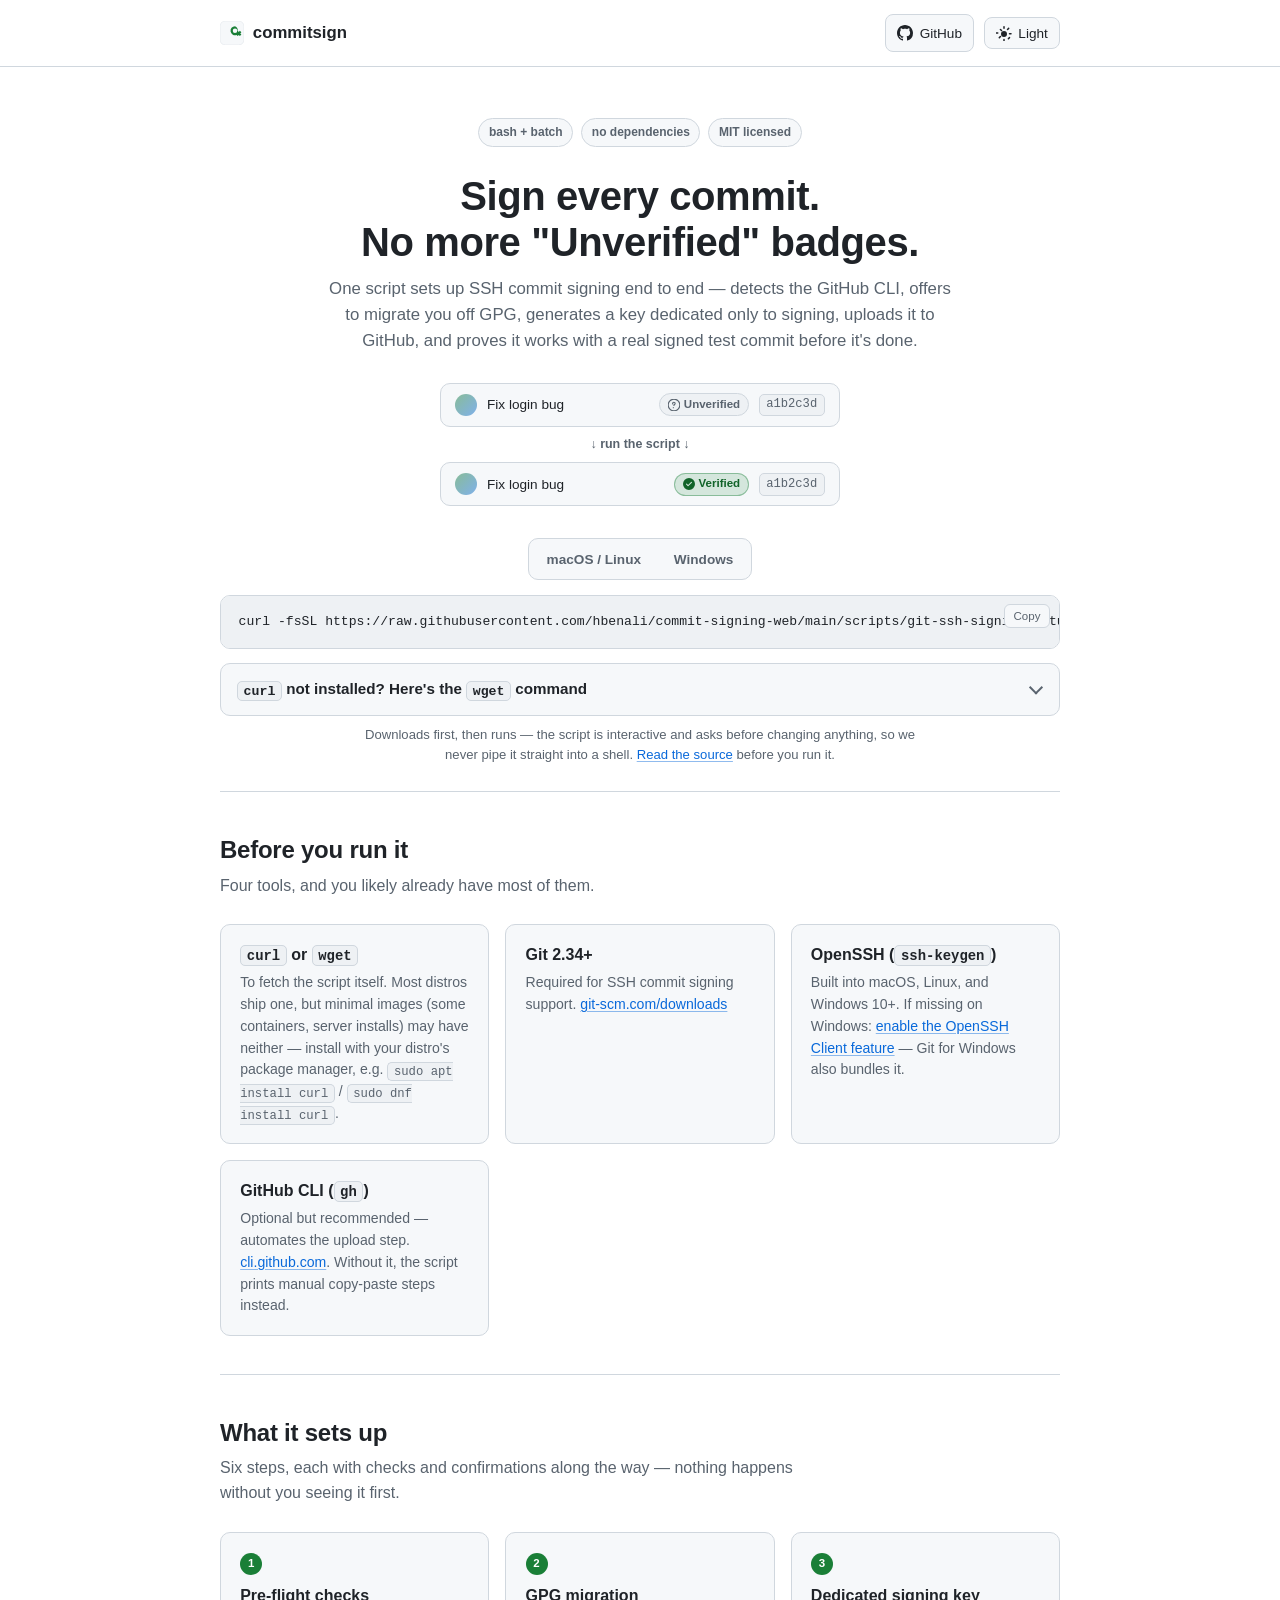
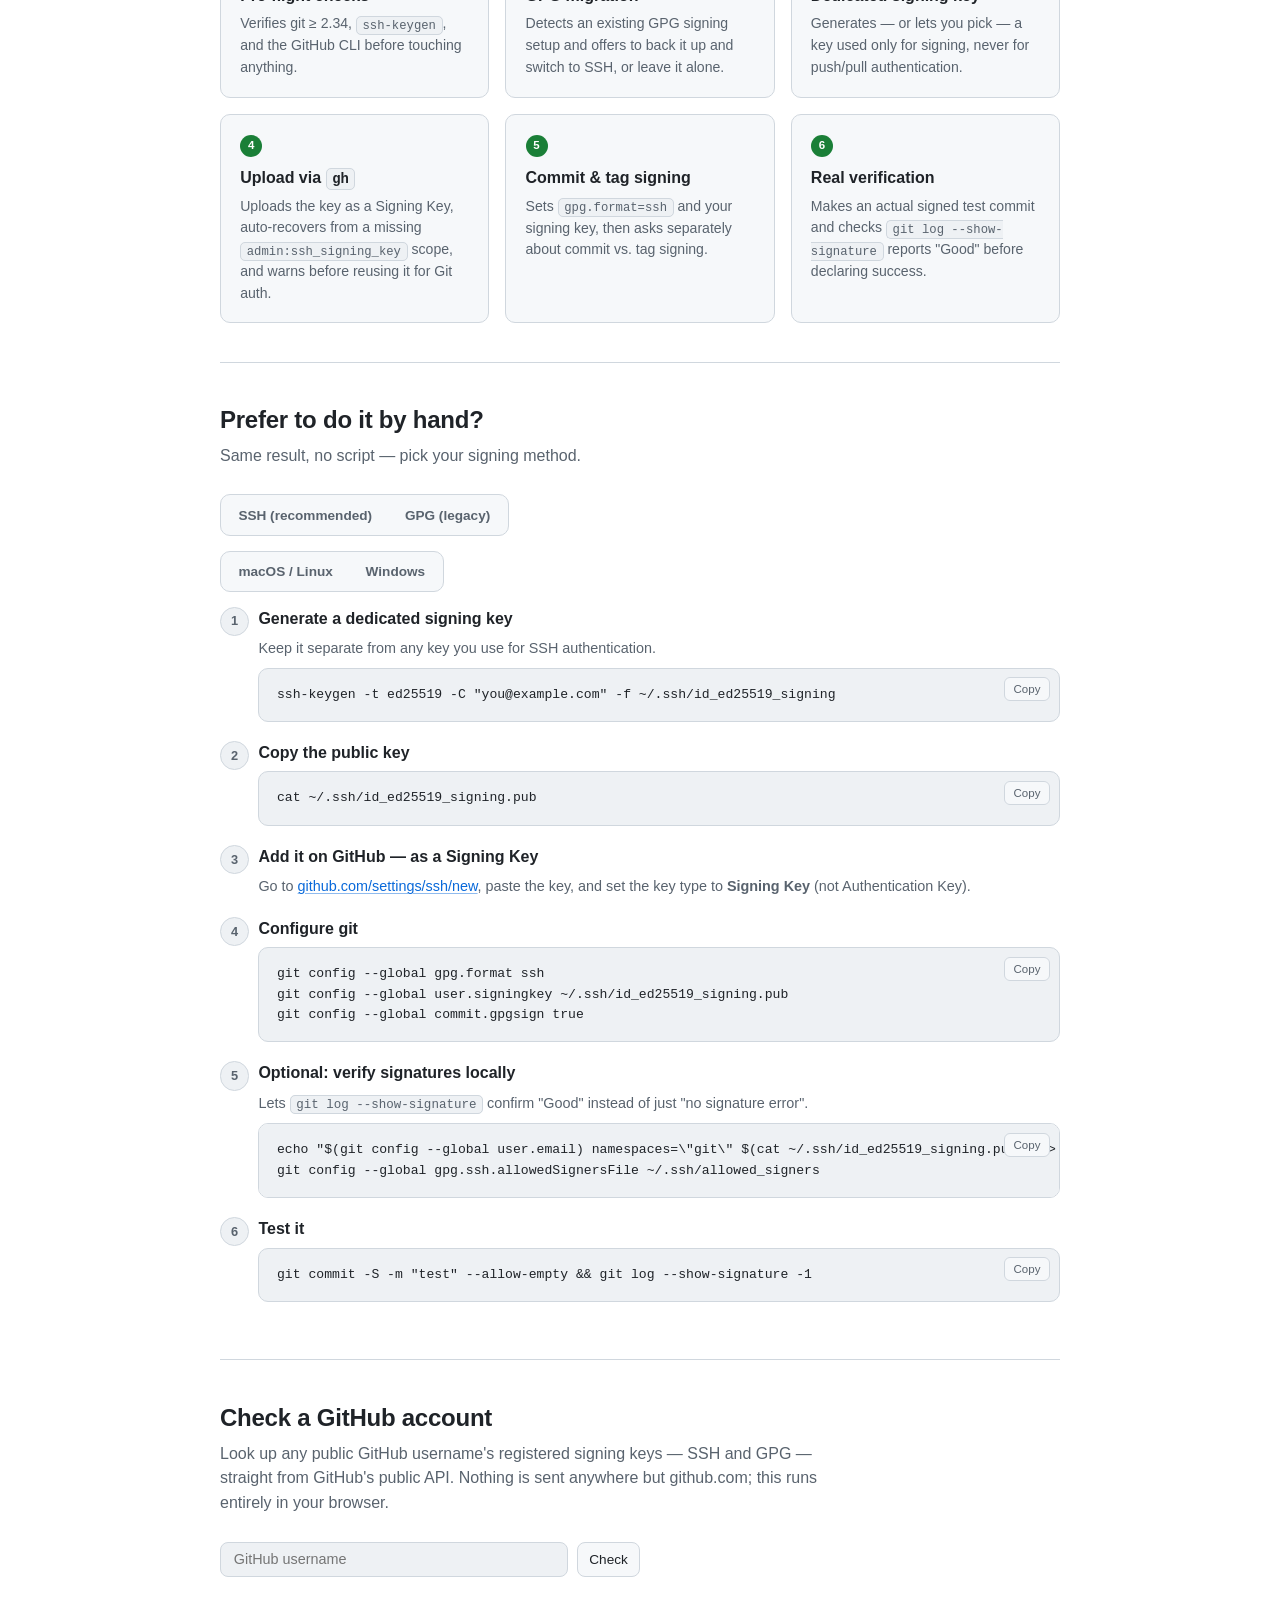
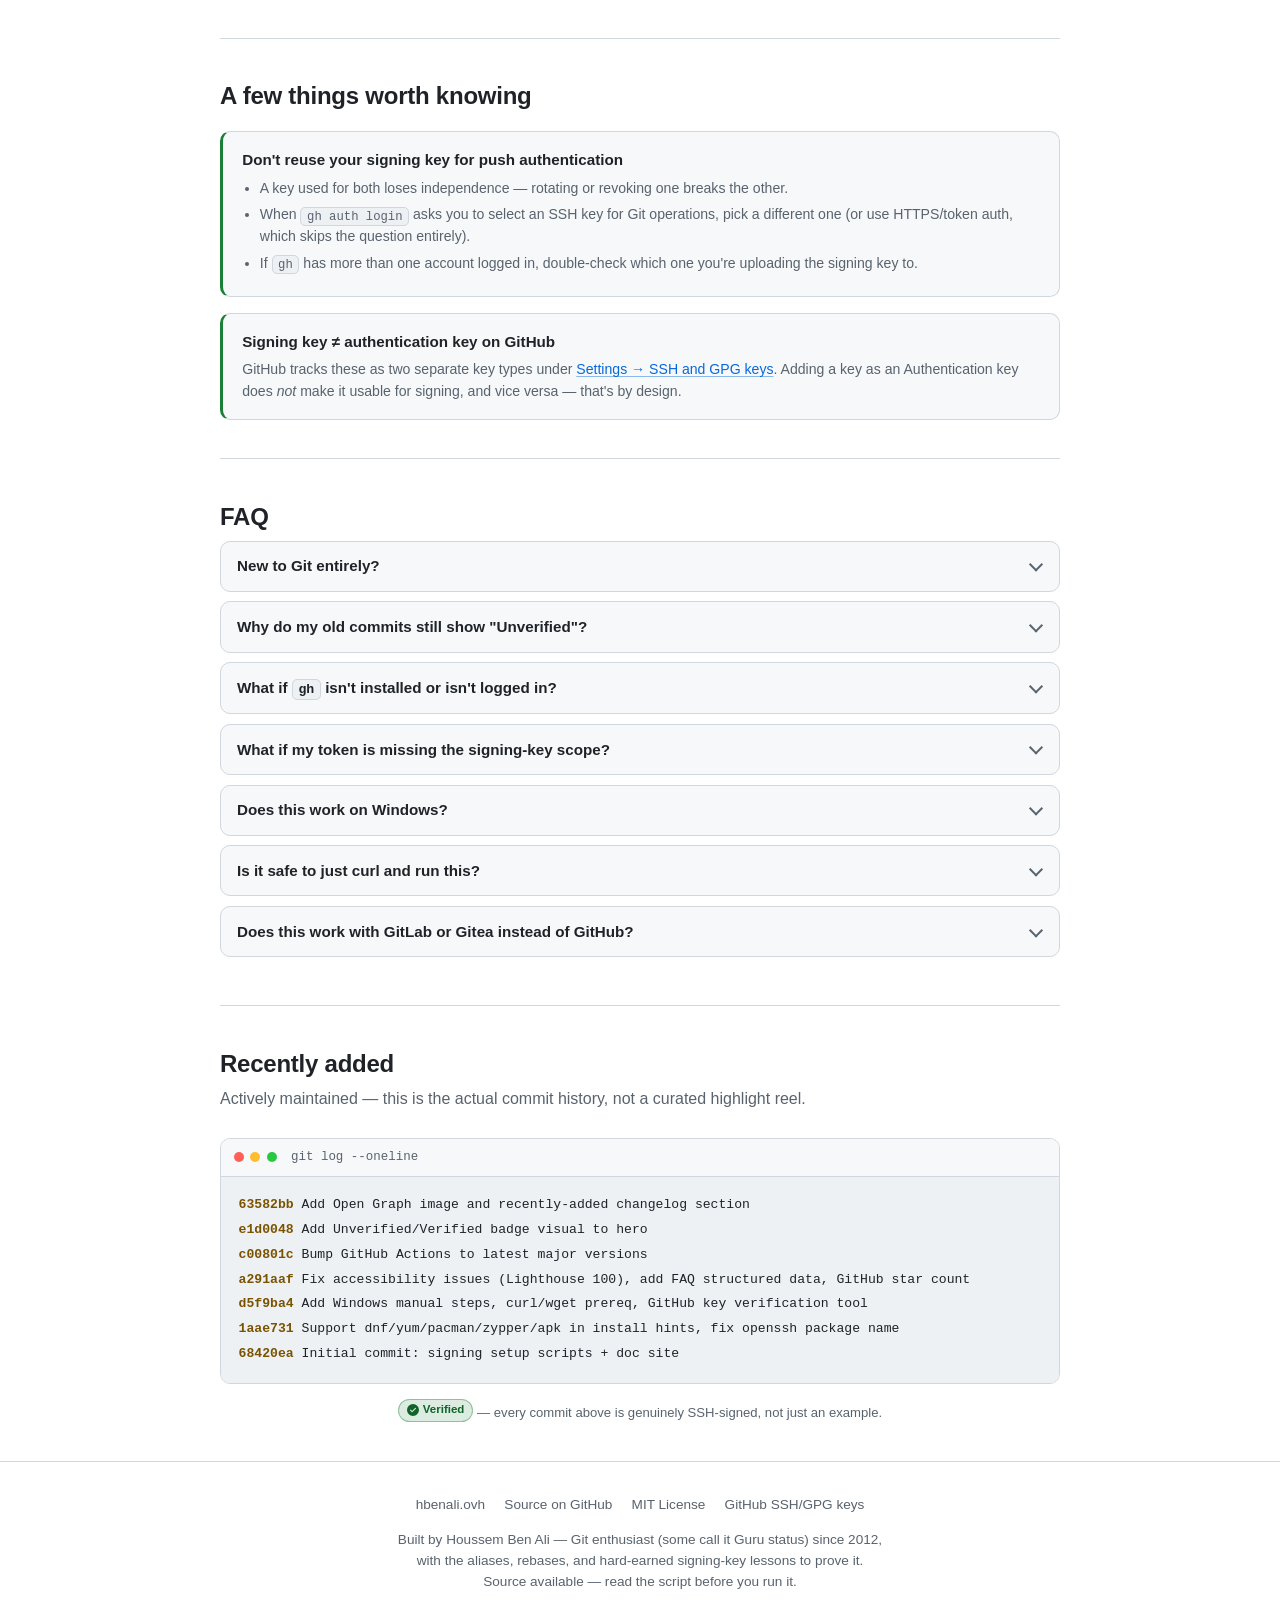
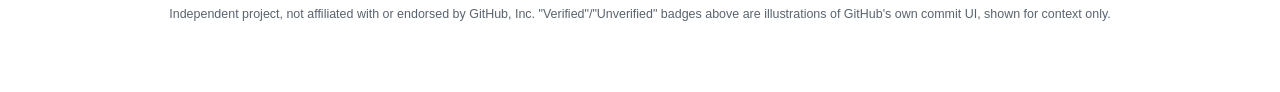
==== commit 405e8fbb: "Add CSP/Referrer-Policy meta tags, fix badge contrast, add non-affiliation disclaimer" ====
--- a/index.html
+++ b/index.html
@@ -8,6 +8,10 @@
 <link rel="canonical" href="https://commitsign.hbenali.ovh/">
 <meta name="theme-color" content="#0d1117">
 <link rel="icon" href="/favicon.svg" type="image/svg+xml">
+
+<!-- Security (static hosting: no custom HTTP headers, so CSP/referrer are set here; X-Frame-Options/X-Content-Type-Options need a real header and aren't achievable via meta) -->
+<meta http-equiv="Content-Security-Policy" content="default-src 'self'; script-src 'self' 'unsafe-inline'; style-src 'self' 'unsafe-inline'; font-src 'self'; img-src 'self' data:; connect-src 'self' https://api.github.com; object-src 'none'; base-uri 'self'; form-action 'self'">
+<meta name="referrer" content="strict-origin-when-cross-origin">
 
 <meta property="og:type" content="website">
 <meta property="og:site_name" content="CommitSign">
@@ -118,6 +122,8 @@
     --code-text: #1f2328;
     --shadow: 0 1px 0 rgba(31,35,40,.04);
     --radius: 10px;
+    --accent-badge: #116329;
+    --warn-badge: #7a5300;
     --font-sans: -apple-system, BlinkMacSystemFont, "Segoe UI", Roboto, Helvetica, Arial, sans-serif;
     --font-mono: ui-monospace, SFMono-Regular, "SF Mono", Menlo, Consolas, "Liberation Mono", monospace;
     --max: 880px;
@@ -138,6 +144,8 @@
       --warn: #d29922;
       --code-text: #e6edf3;
       --shadow: 0 1px 0 rgba(0,0,0,.2);
+      --accent-badge: #3fb950;
+      --warn-badge: #d29922;
     }
   }
 
@@ -155,6 +163,8 @@
     --warn: #d29922;
     --code-text: #e6edf3;
     --shadow: 0 1px 0 rgba(0,0,0,.2);
+    --accent-badge: #3fb950;
+    --warn-badge: #d29922;
   }
 
   * { box-sizing: border-box; }
@@ -248,7 +258,7 @@
   .gh-badge.unverified { background: var(--bg-inset); border-color: var(--border); color: var(--text-dim); }
   .gh-badge.verified {
     background: color-mix(in srgb, var(--accent) 15%, transparent);
-    border-color: color-mix(in srgb, var(--accent) 40%, transparent); color: var(--accent);
+    border-color: color-mix(in srgb, var(--accent) 40%, transparent); color: var(--accent-badge);
   }
   .badge-demo-arrow { font-size: .78rem; color: var(--text-dim); font-weight: 600; }
 
@@ -343,7 +353,7 @@
     font-family: var(--font-mono); font-size: .82rem; color: var(--code-text);
     overflow-x: auto; line-height: 1.9; white-space: pre;
   }
-  .term-hash { color: var(--warn); font-weight: 600; }
+  .term-hash { color: var(--warn-badge); font-weight: 600; }
 
   details.faq {
     border: 1px solid var(--border); border-radius: var(--radius); background: var(--bg-elevated);
@@ -799,6 +809,7 @@
     <a href="https://github.com/settings/keys" rel="noopener">GitHub SSH/GPG keys</a>
   </div>
   <p>Built by Houssem Ben Ali — Git enthusiast (some call it Guru status) since 2012,<br>with the aliases, rebases, and hard-earned signing-key lessons to prove it.<br>Source available — read the script before you run it.</p>
+  <p style="margin-top:.6rem;font-size:.78rem;">Independent project, not affiliated with or endorsed by GitHub, Inc. "Verified"/"Unverified" badges above are illustrations of GitHub's own commit UI, shown for context only.</p>
 </footer>
 
 <button id="scroll-top-btn" class="scroll-top-btn" type="button" aria-label="Back to top">
@@ -999,7 +1010,7 @@
   var starPill = document.getElementById("star-count");
   var starNum = document.getElementById("star-count-num");
   if (starPill && starNum) {
-    fetch("https://api.github.com/repos/hbenali/commit-signing-web")
+    fetch("https://api.github.com/repos/hbenali/commit-signing-web", { cache: "no-store" })
       .then(function (r) { return r.ok ? r.json() : null; })
       .then(function (data) {
         var count = data && typeof data.stargazers_count === "number" ? data.stargazers_count : null;
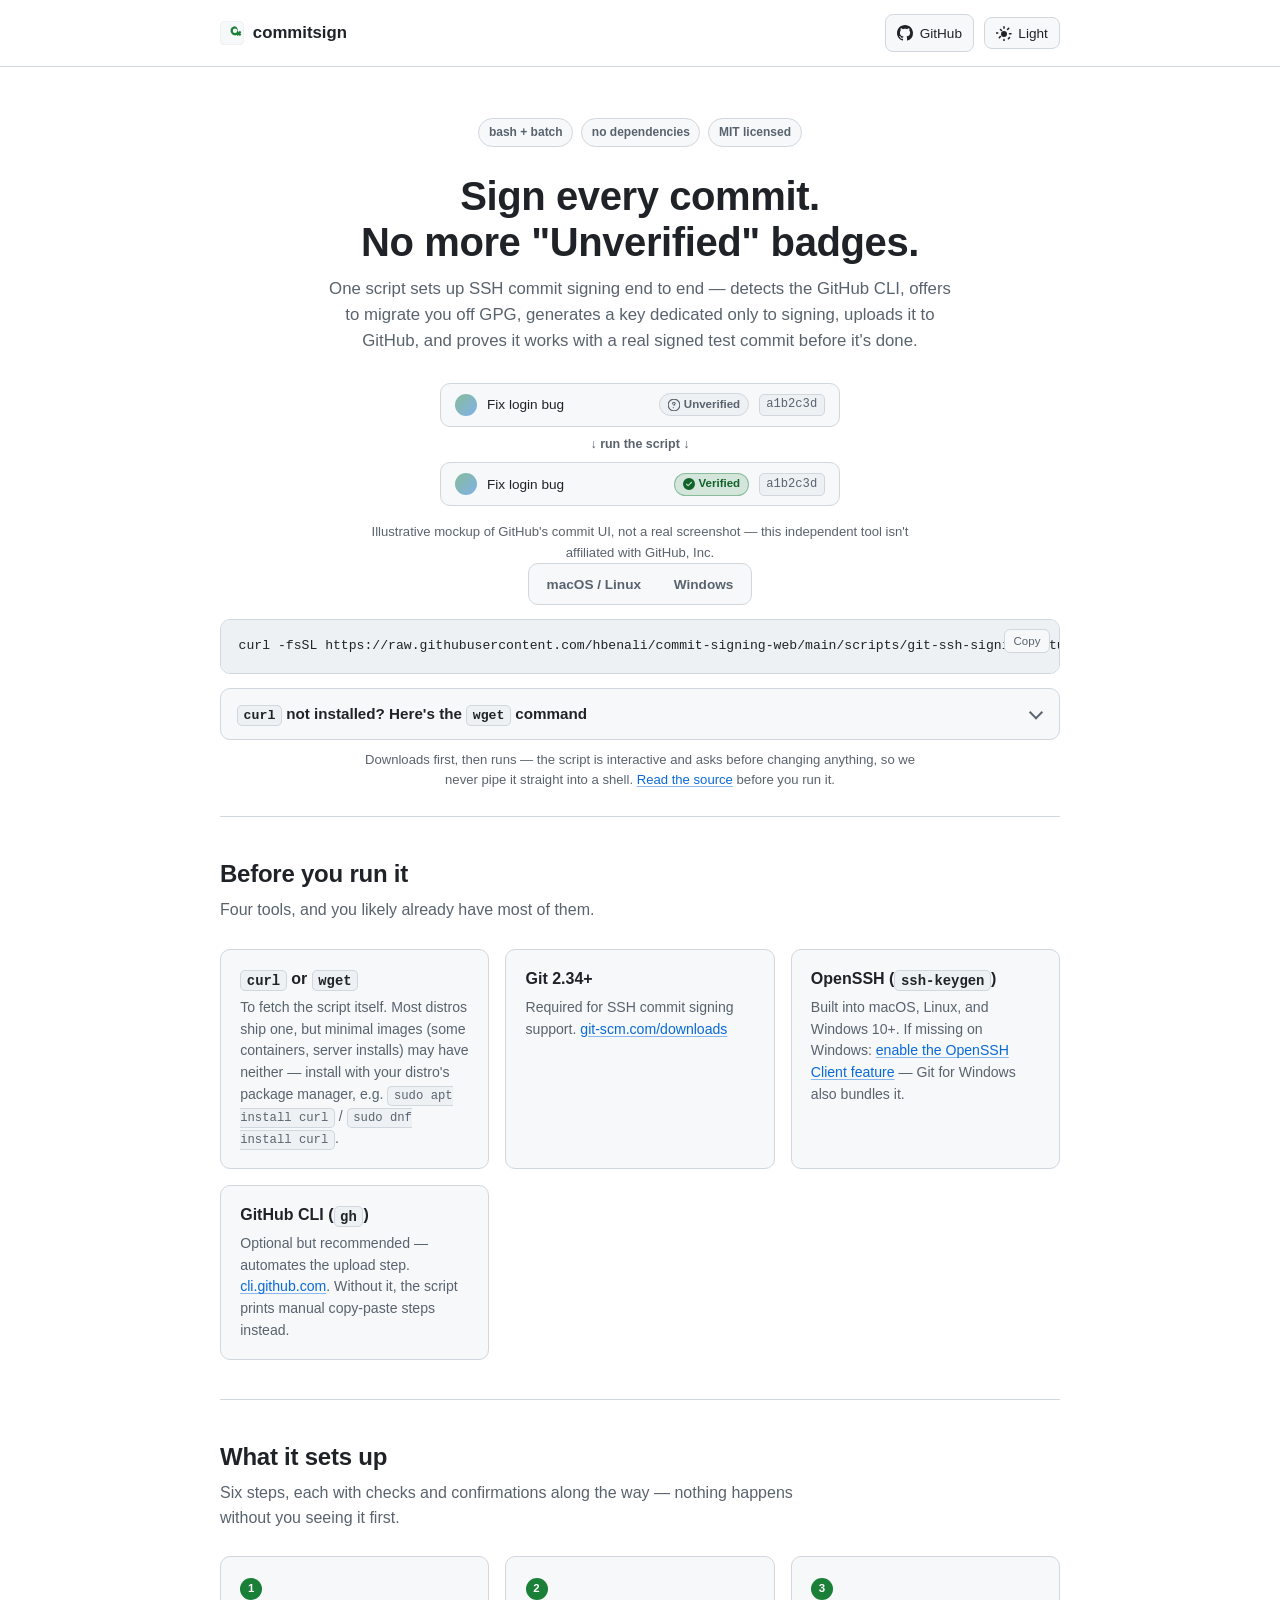
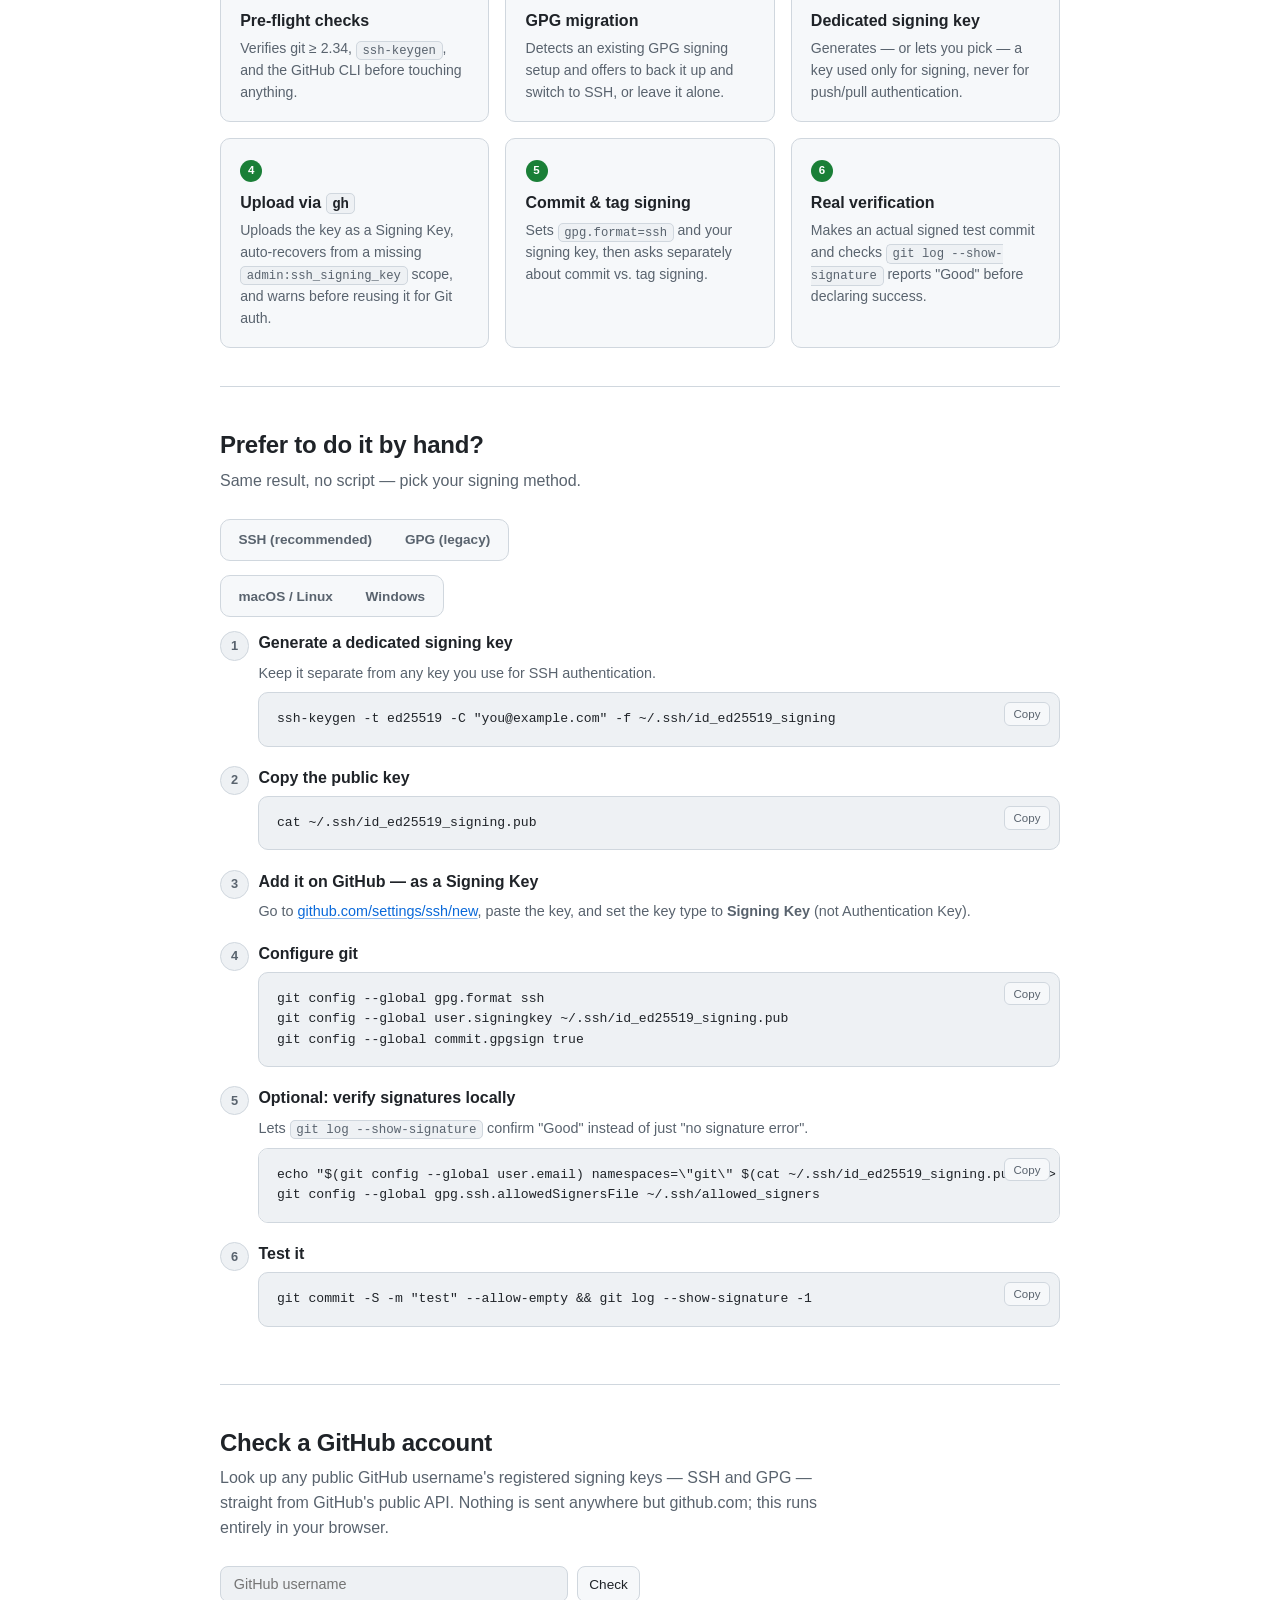
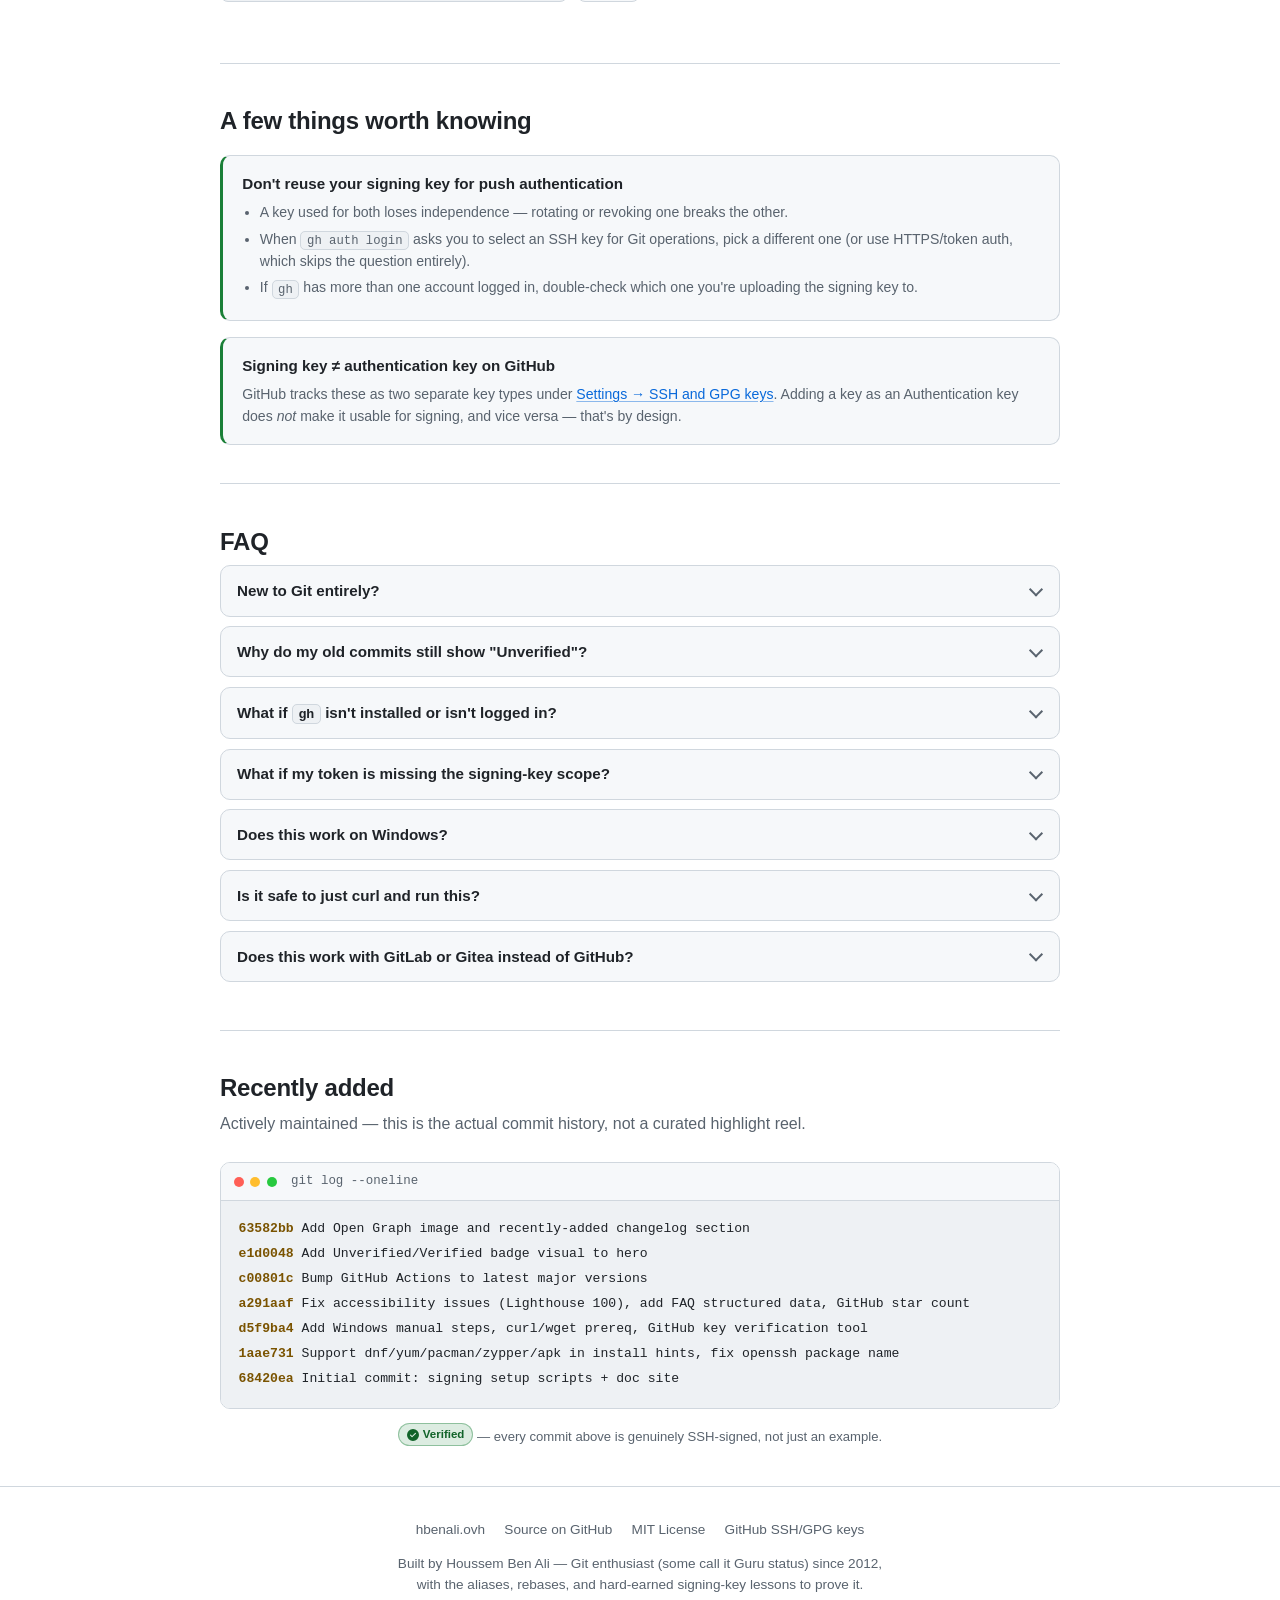
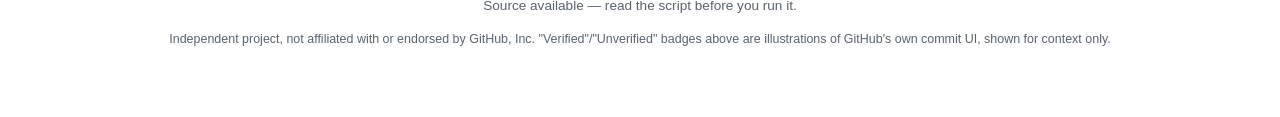
==== commit 79126f23: "Remove GitHub badge look-alike from 404 page, clarify mockup on homepage" ====
--- a/index.html
+++ b/index.html
@@ -8,6 +8,12 @@
 <link rel="canonical" href="https://commitsign.hbenali.ovh/">
 <meta name="theme-color" content="#0d1117">
 <link rel="icon" href="/favicon.svg" type="image/svg+xml">
+<link rel="manifest" href="/manifest.json">
+<meta name="mobile-web-app-capable" content="yes">
+<meta name="apple-mobile-web-app-capable" content="yes">
+<meta name="apple-mobile-web-app-status-bar-style" content="black-translucent">
+<meta name="apple-mobile-web-app-title" content="CommitSign">
+<link rel="apple-touch-icon" href="/icon-192.png">
 
 <!-- Security (static hosting: no custom HTTP headers, so CSP/referrer are set here; X-Frame-Options/X-Content-Type-Options need a real header and aren't achievable via meta) -->
 <meta http-equiv="Content-Security-Policy" content="default-src 'self'; script-src 'self' 'unsafe-inline'; style-src 'self' 'unsafe-inline'; font-src 'self'; img-src 'self' data:; connect-src 'self' https://api.github.com; object-src 'none'; base-uri 'self'; form-action 'self'">
@@ -486,6 +492,7 @@
         <code class="commit-hash">a1b2c3d</code>
       </div>
     </div>
+    <p class="hint" style="margin-top:-1rem;">Illustrative mockup of GitHub's commit UI, not a real screenshot — this independent tool isn't affiliated with GitHub, Inc.</p>
 
     <input class="tab-radio" type="radio" name="os" id="os-sh" checked>
     <input class="tab-radio" type="radio" name="os" id="os-win">
@@ -1035,6 +1042,10 @@
     });
   }
 })();
+
+if ("serviceWorker" in navigator) {
+  navigator.serviceWorker.register("/sw.js");
+}
 </script>
 </body>
 </html>
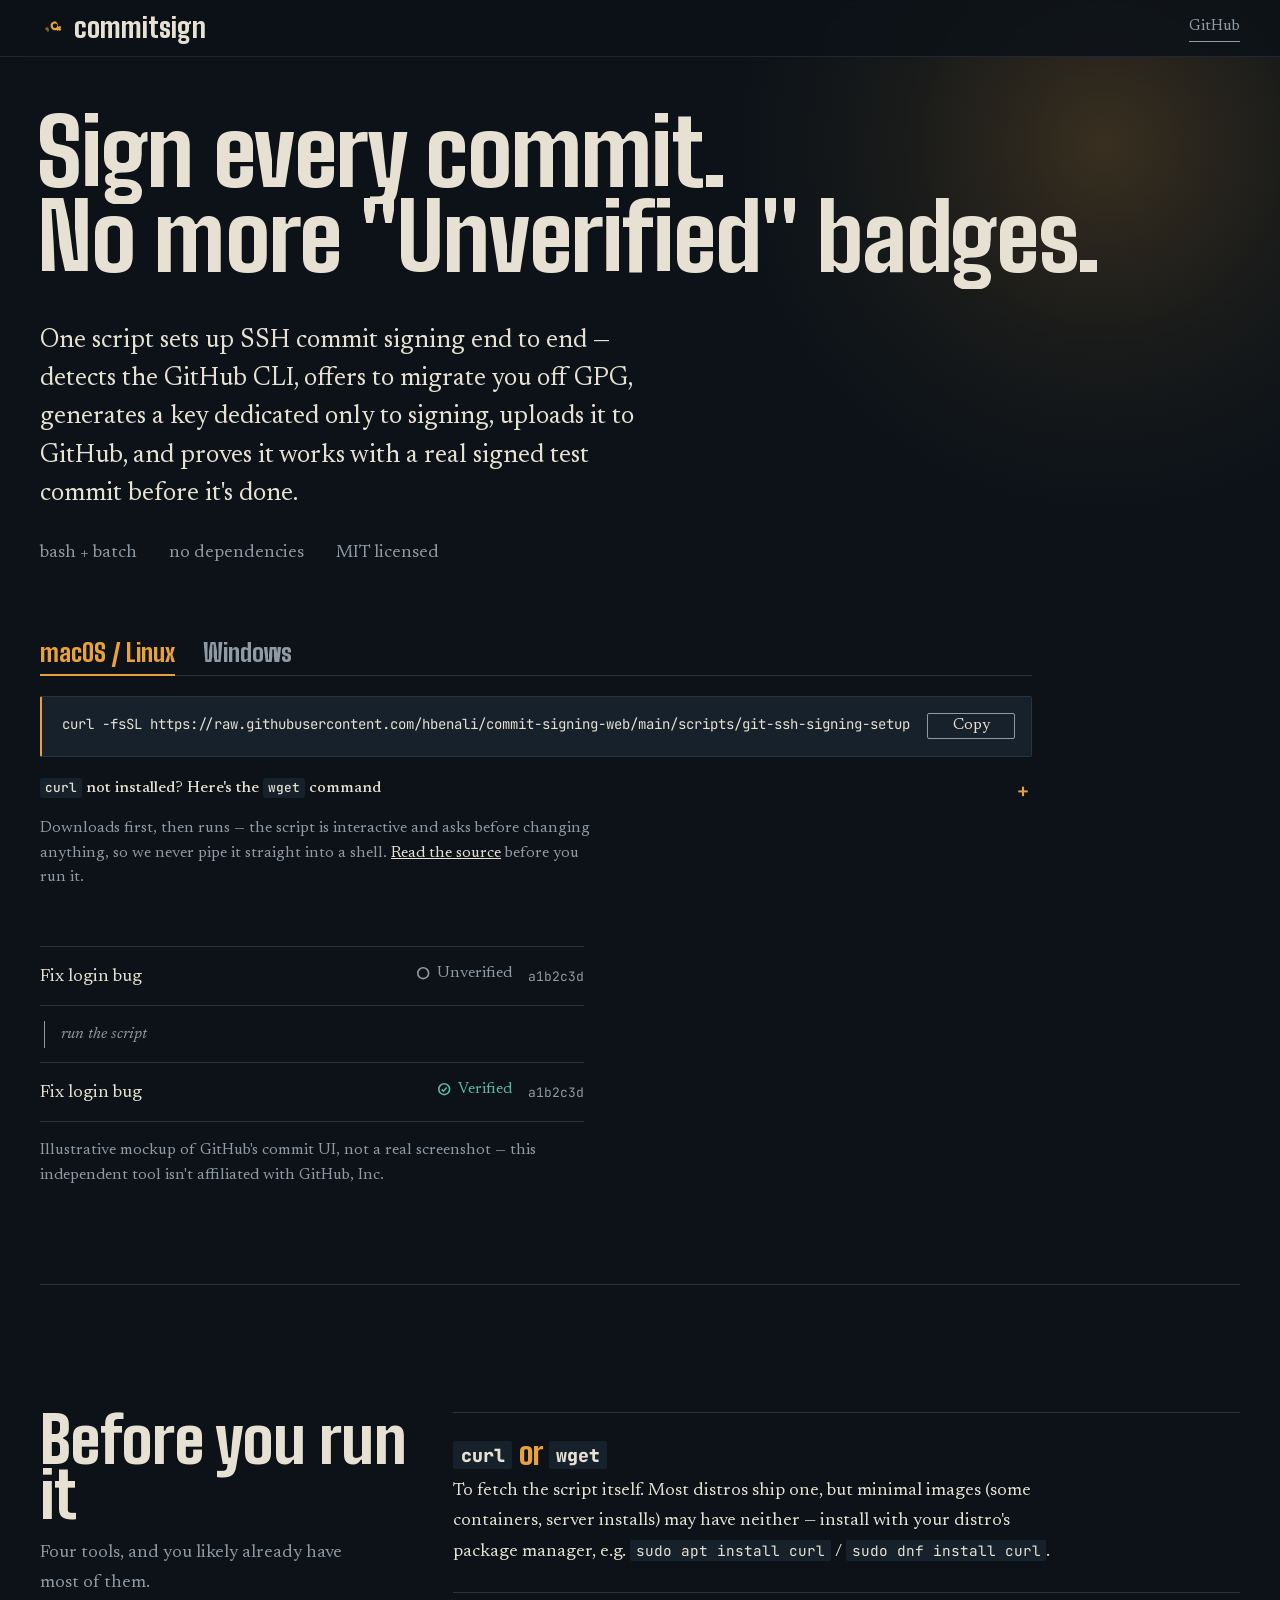
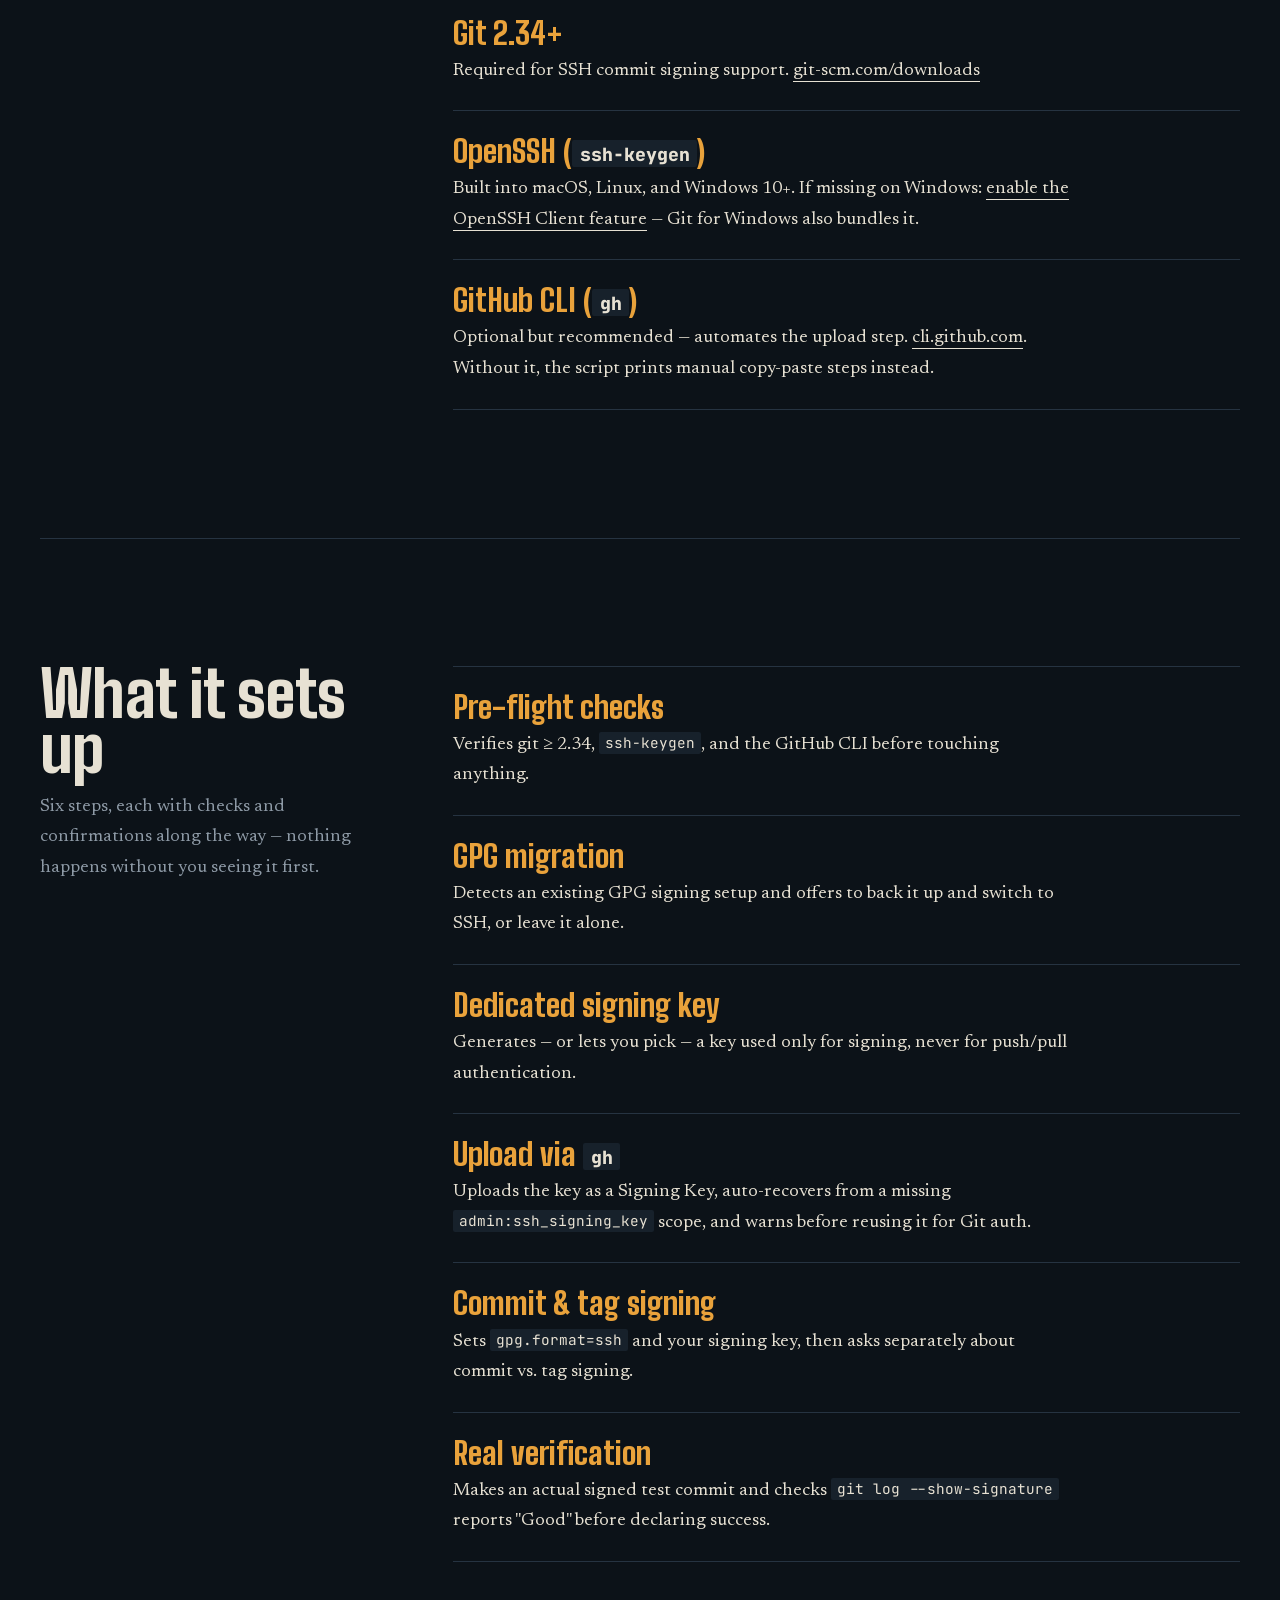
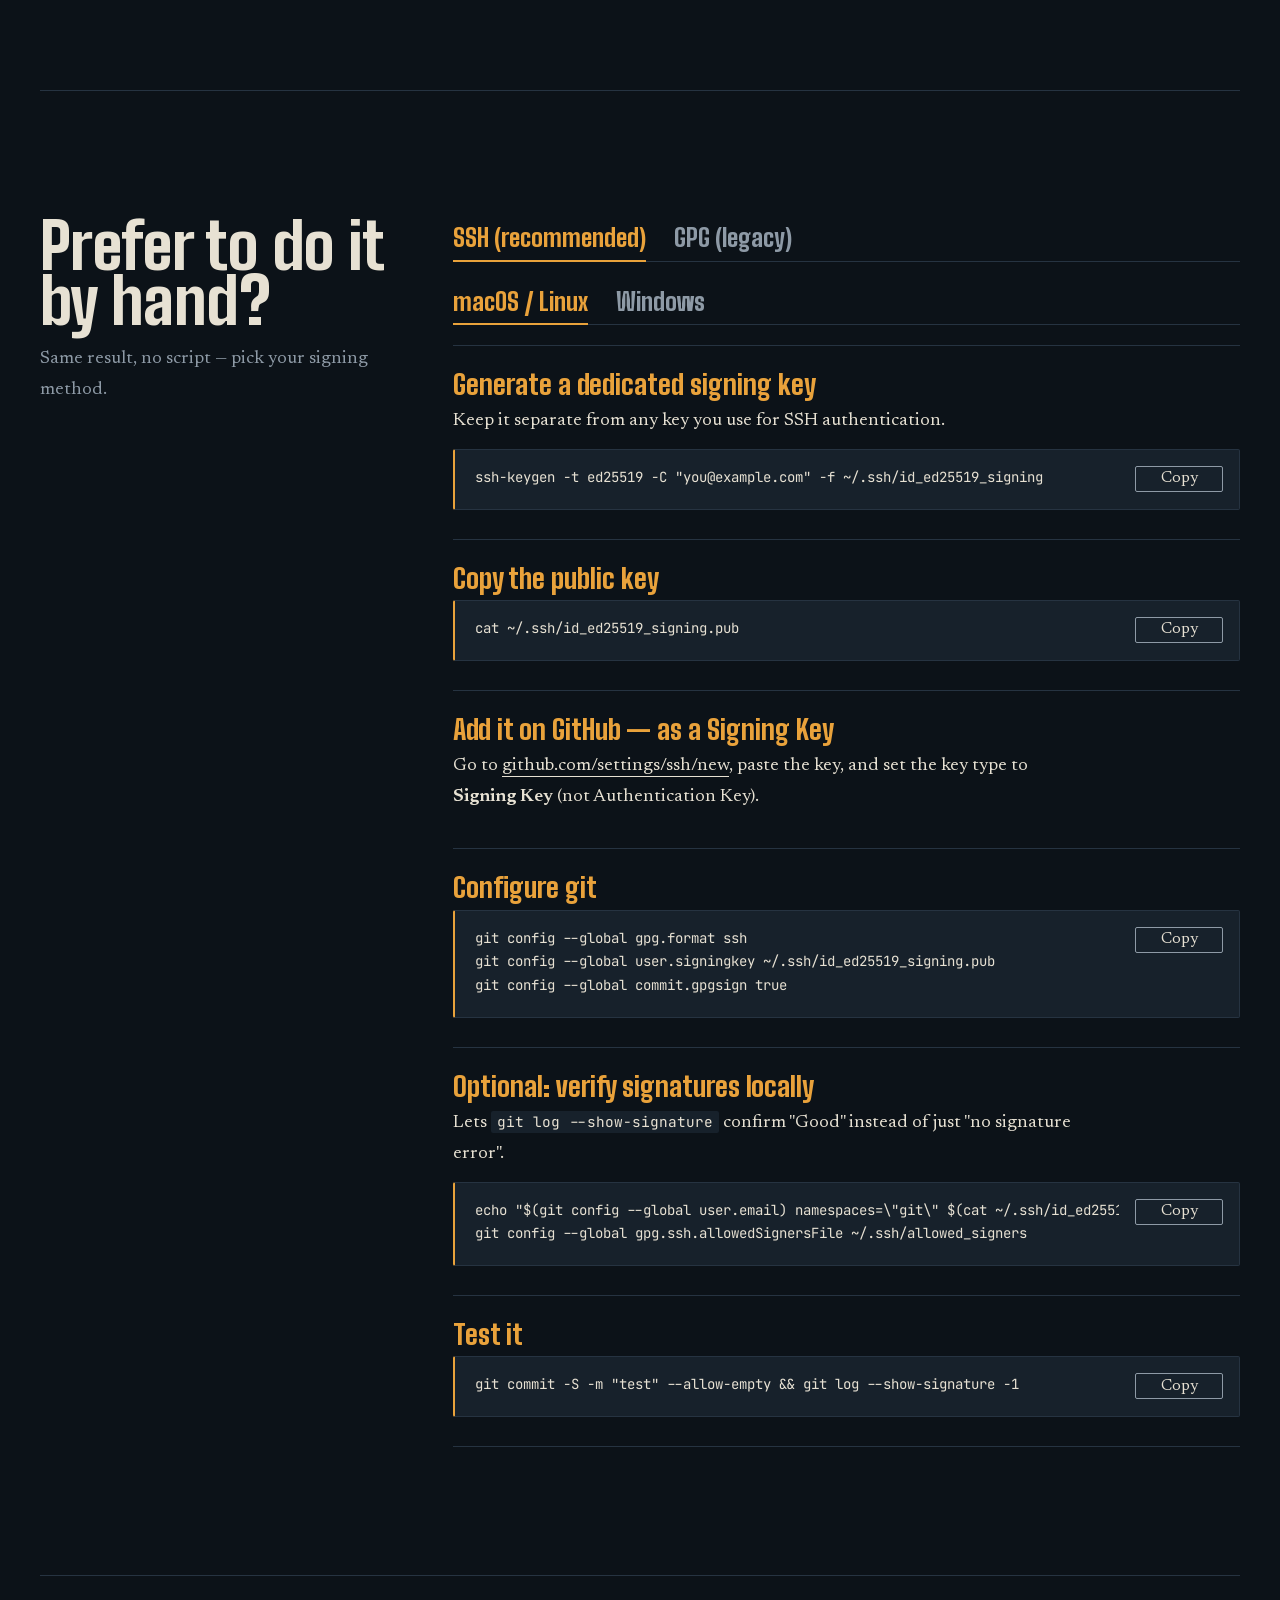
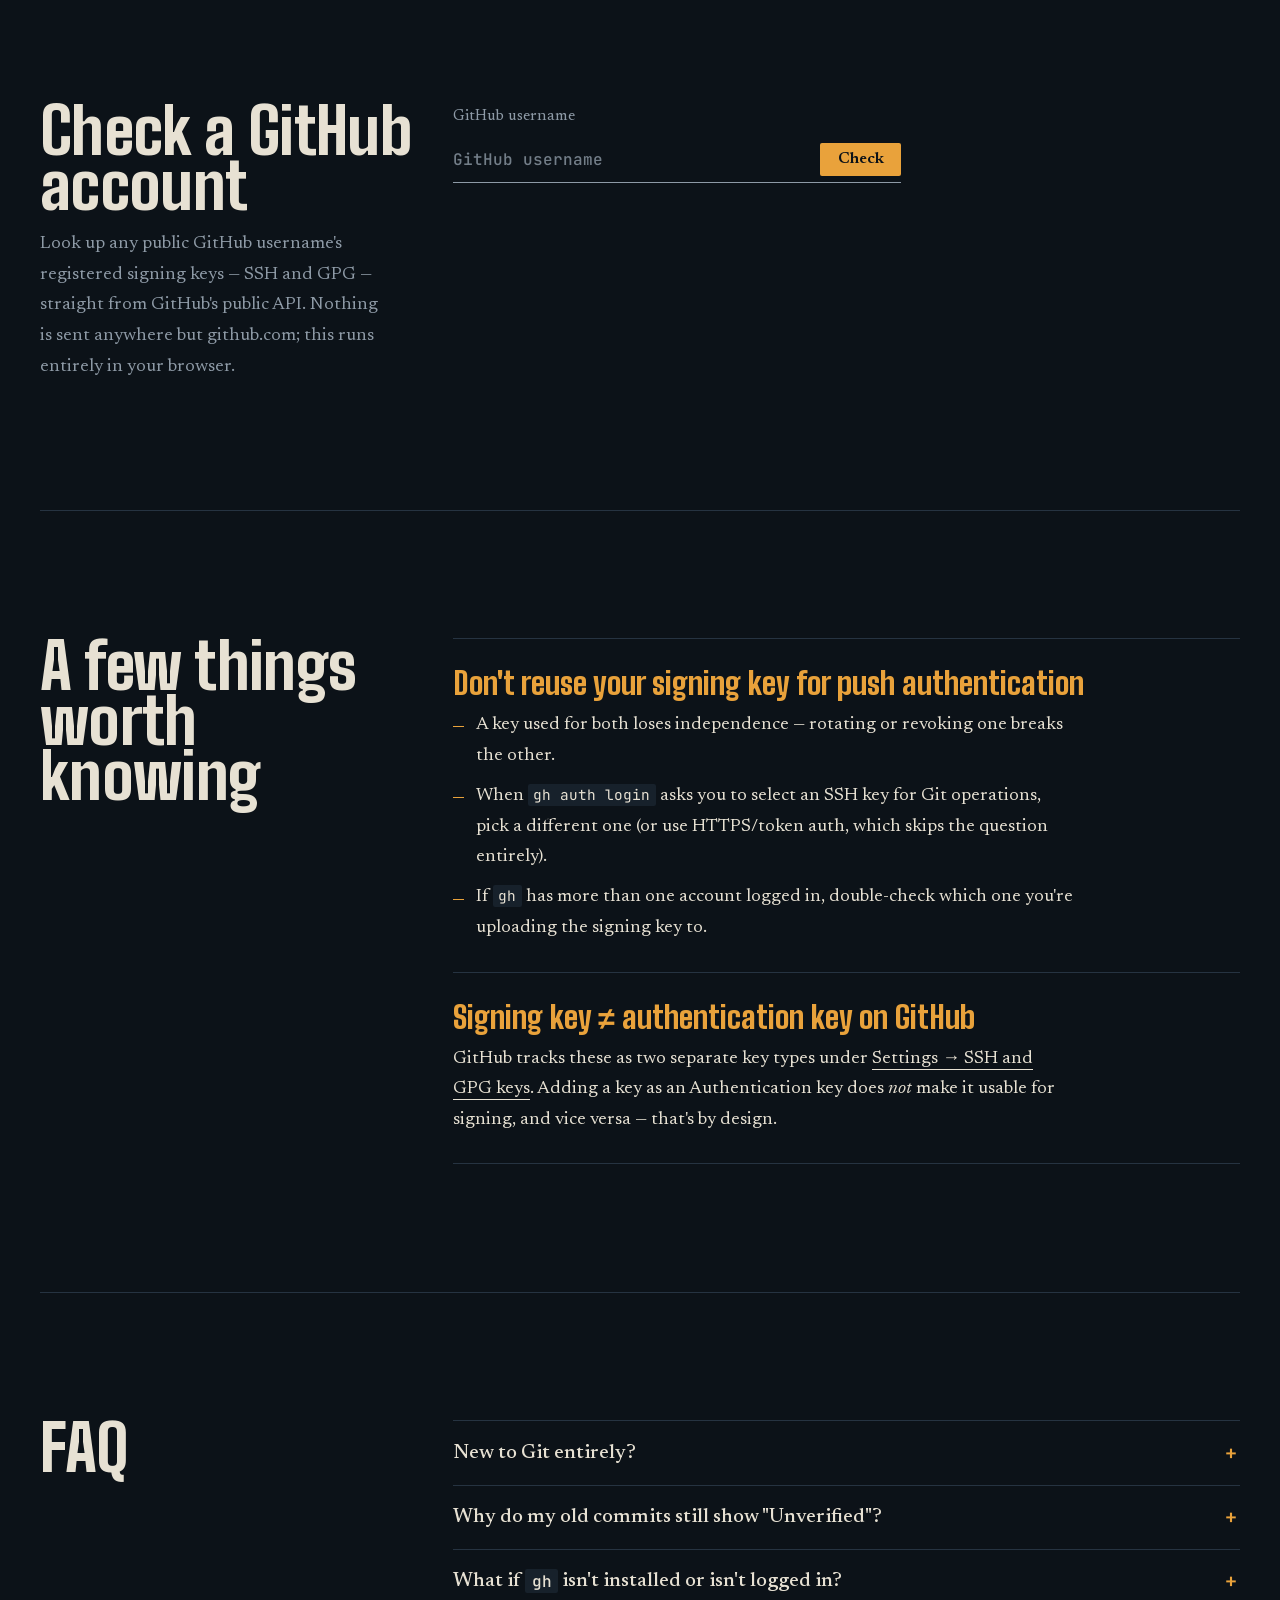
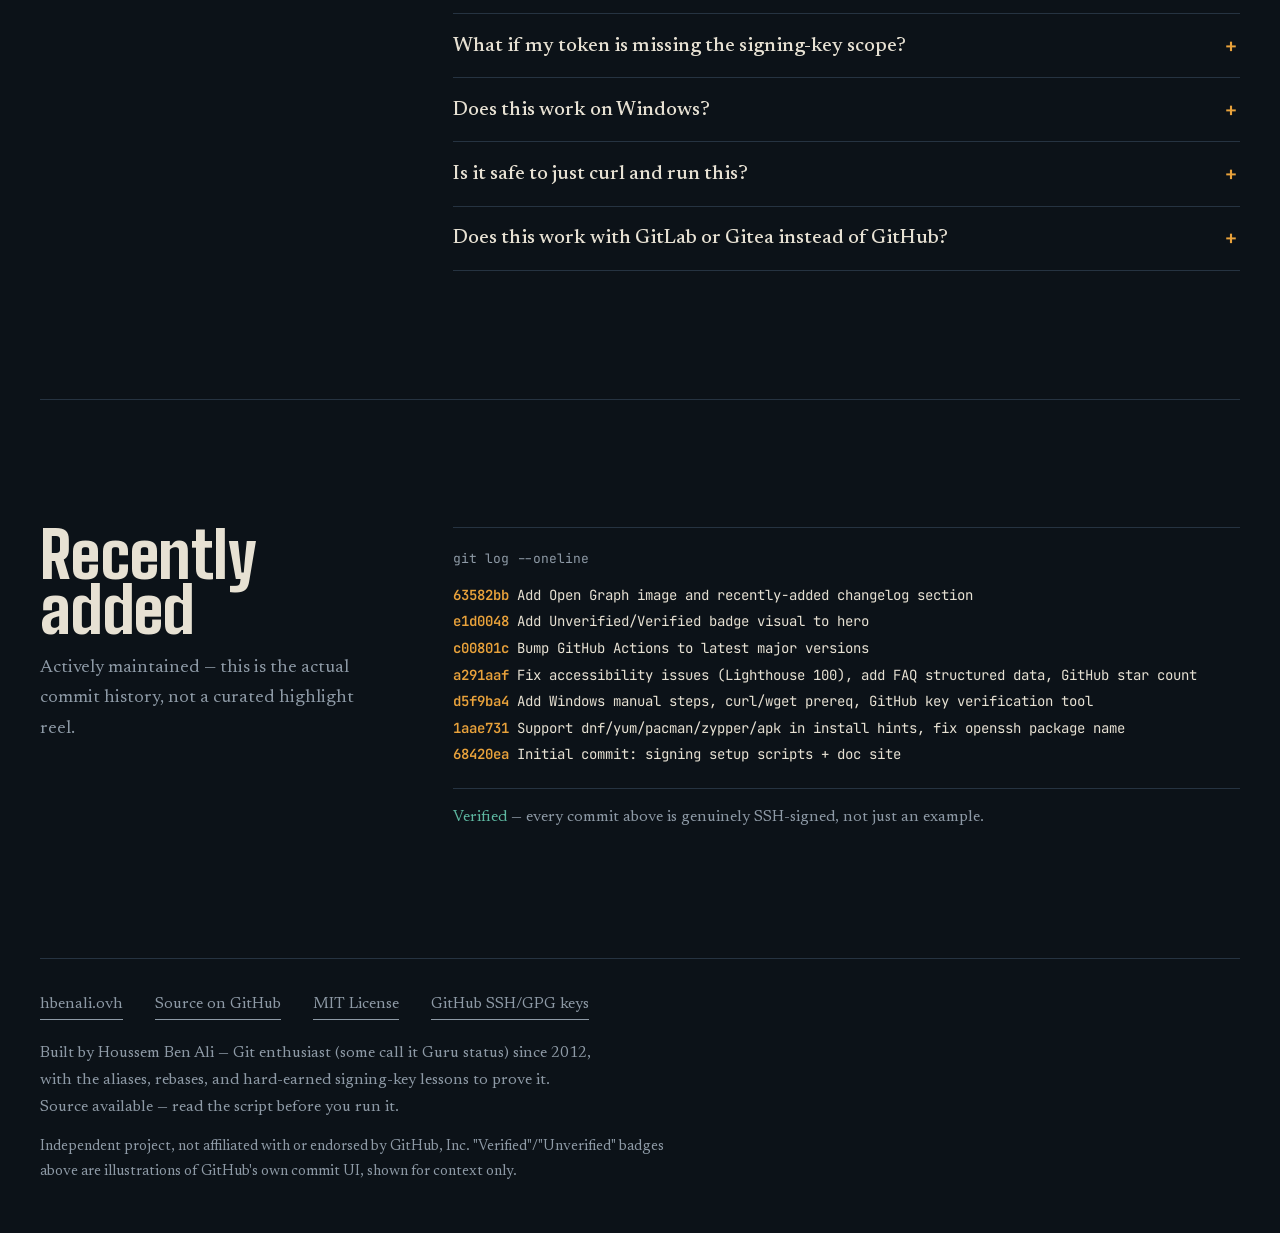
==== commit 6a105ad3: "feat: restyle the site as a dark editorial page The old generic blue SaaS look used a light/dark tog" ====
--- a/index.html
+++ b/index.html
@@ -6,9 +6,11 @@
 <title>CommitSign — set up Git commit signing in one command</title>
 <meta name="description" content="A copy-paste script that sets up SSH commit signing end to end: detects gh CLI, migrates you off GPG, generates a dedicated signing key, uploads it to GitHub, and verifies a real signed commit. Manual GPG and SSH guides included.">
 <link rel="canonical" href="https://commitsign.hbenali.ovh/">
-<meta name="theme-color" content="#0d1117">
+<meta name="theme-color" content="#0c1218">
 <link rel="icon" href="/favicon.svg" type="image/svg+xml">
 <link rel="manifest" href="/manifest.json">
+<link rel="preload" as="font" type="font/woff2" href="/fonts/big-shoulders-latin-wght.woff2" crossorigin>
+<link rel="preload" as="font" type="font/woff2" href="/fonts/newsreader-latin-wght.woff2" crossorigin>
 <meta name="mobile-web-app-capable" content="yes">
 <meta name="apple-mobile-web-app-capable" content="yes">
 <meta name="apple-mobile-web-app-status-bar-style" content="black-translucent">
@@ -16,7 +18,7 @@
 <link rel="apple-touch-icon" href="/icon-192.png">
 
 <!-- Security (static hosting: no custom HTTP headers, so CSP/referrer are set here; X-Frame-Options/X-Content-Type-Options need a real header and aren't achievable via meta) -->
-<meta http-equiv="Content-Security-Policy" content="default-src 'self'; script-src 'self' 'unsafe-inline'; style-src 'self' 'unsafe-inline'; font-src 'self'; img-src 'self' data:; connect-src 'self' https://api.github.com; object-src 'none'; base-uri 'self'; form-action 'self'">
+<meta http-equiv="Content-Security-Policy" content="default-src 'self'; script-src 'self'; style-src 'self'; font-src 'self'; img-src 'self' data:; connect-src 'self' https://api.github.com; object-src 'none'; base-uri 'self'; form-action 'self'">
 <meta name="referrer" content="strict-origin-when-cross-origin">
 
 <meta property="og:type" content="website">
@@ -112,388 +114,34 @@
 }
 </script>
 
-<style>
-  :root {
-    --bg: #ffffff;
-    --bg-elevated: #f6f8fa;
-    --bg-inset: #eef1f4;
-    --border: #d0d7de;
-    --text: #1f2328;
-    --text-dim: #59636e;
-    --accent: #1a7f37;
-    --accent-contrast: #ffffff;
-    --link: #0969da;
-    --danger: #cf222e;
-    --warn: #9a6700;
-    --code-text: #1f2328;
-    --shadow: 0 1px 0 rgba(31,35,40,.04);
-    --radius: 10px;
-    --accent-badge: #116329;
-    --warn-badge: #7a5300;
-    --font-sans: -apple-system, BlinkMacSystemFont, "Segoe UI", Roboto, Helvetica, Arial, sans-serif;
-    --font-mono: ui-monospace, SFMono-Regular, "SF Mono", Menlo, Consolas, "Liberation Mono", monospace;
-    --max: 880px;
-  }
-
-  :root:not([data-theme="light"]) {
-    @media (prefers-color-scheme: dark) {
-      --bg: #0d1117;
-      --bg-elevated: #161b22;
-      --bg-inset: #0a0d12;
-      --border: #30363d;
-      --text: #e6edf3;
-      --text-dim: #9198a1;
-      --accent: #3fb950;
-      --accent-contrast: #0d1117;
-      --link: #58a6ff;
-      --danger: #f85149;
-      --warn: #d29922;
-      --code-text: #e6edf3;
-      --shadow: 0 1px 0 rgba(0,0,0,.2);
-      --accent-badge: #3fb950;
-      --warn-badge: #d29922;
-    }
-  }
-
-  :root[data-theme="dark"] {
-    --bg: #0d1117;
-    --bg-elevated: #161b22;
-    --bg-inset: #0a0d12;
-    --border: #30363d;
-    --text: #e6edf3;
-    --text-dim: #9198a1;
-    --accent: #3fb950;
-    --accent-contrast: #0d1117;
-    --link: #58a6ff;
-    --danger: #f85149;
-    --warn: #d29922;
-    --code-text: #e6edf3;
-    --shadow: 0 1px 0 rgba(0,0,0,.2);
-    --accent-badge: #3fb950;
-    --warn-badge: #d29922;
-  }
-
-  * { box-sizing: border-box; }
-  html { color-scheme: light dark; }
-  body {
-    margin: 0;
-    background: var(--bg);
-    color: var(--text);
-    font-family: var(--font-sans);
-    line-height: 1.55;
-    -webkit-font-smoothing: antialiased;
-  }
-  a {
-    color: var(--link); text-decoration: underline; text-underline-offset: 2px;
-    text-decoration-color: color-mix(in srgb, var(--link) 45%, transparent);
-  }
-  a:hover { text-decoration-color: var(--link); }
-  .brand, .icon-btn, footer.site .foot-links a { text-decoration: none; }
-  .skip-link {
-    position: absolute; left: -999px; top: 0;
-  }
-  .skip-link:focus {
-    left: 8px; top: 8px; z-index: 100;
-    background: var(--accent); color: var(--accent-contrast);
-    padding: .5rem 1rem; border-radius: var(--radius);
-  }
-
-  header.site {
-    position: sticky; top: 0; z-index: 20;
-    background: color-mix(in srgb, var(--bg) 88%, transparent);
-    backdrop-filter: saturate(140%) blur(8px);
-    border-bottom: 1px solid var(--border);
-  }
-  .nav {
-    max-width: var(--max); margin: 0 auto; padding: .9rem 1.25rem;
-    display: flex; align-items: center; justify-content: space-between; gap: 1rem;
-  }
-  .brand { display: flex; align-items: center; gap: .55rem; font-weight: 700; font-size: 1.05rem; color: var(--text); }
-  .brand svg { width: 24px; height: 24px; flex-shrink: 0; }
-  .nav-actions { display: flex; align-items: center; gap: .6rem; }
-  .icon-btn {
-    display: inline-flex; align-items: center; gap: .4rem;
-    background: var(--bg-elevated); border: 1px solid var(--border); color: var(--text);
-    border-radius: 8px; padding: .45rem .7rem; font-size: .85rem; cursor: pointer;
-    font-family: inherit;
-  }
-  .icon-btn:hover { border-color: var(--accent); }
-  .icon-btn svg { width: 16px; height: 16px; }
-  .star-pill[hidden] { display: none; }
-  .star-pill {
-    display: inline-flex; align-items: center; gap: .25rem; margin-left: .1rem;
-    padding: .05rem .4rem; border-radius: 999px; background: var(--bg-inset); border: 1px solid var(--border);
-    font-size: .74rem; font-weight: 700; color: var(--warn);
-  }
-  .star-pill svg { width: 11px; height: 11px; }
-
-  main { max-width: var(--max); margin: 0 auto; padding: 0 1.25rem; }
-
-  .hero { padding: 3.2rem 0 1.6rem; text-align: center; }
-  .hero h1 { font-size: clamp(1.7rem, 4.2vw, 2.5rem); line-height: 1.15; margin: 0 0 .7rem; letter-spacing: -.01em; }
-  .hero p.lead { color: var(--text-dim); font-size: 1.05rem; max-width: 640px; margin: 0 auto 1.8rem; }
-  .badge-row { display: flex; justify-content: center; gap: .5rem; flex-wrap: wrap; margin-bottom: 1.6rem; }
-  .badge {
-    font-size: .75rem; font-weight: 600; padding: .25rem .6rem; border-radius: 999px;
-    background: var(--bg-elevated); border: 1px solid var(--border); color: var(--text-dim);
-  }
-
-  .badge-demo { display: flex; flex-direction: column; align-items: center; gap: .5rem; max-width: 400px; margin: 0 auto 2rem; }
-  .commit-row {
-    display: flex; align-items: center; gap: .6rem; width: 100%;
-    background: var(--bg-elevated); border: 1px solid var(--border); border-radius: var(--radius);
-    padding: .6rem .9rem; font-size: .85rem;
-  }
-  .commit-avatar {
-    width: 22px; height: 22px; border-radius: 999px; flex-shrink: 0;
-    background: linear-gradient(135deg, var(--accent), var(--link)); opacity: .5;
-  }
-  .commit-msg {
-    flex: 1; text-align: left; color: var(--text); font-weight: 500;
-    overflow: hidden; text-overflow: ellipsis; white-space: nowrap;
-  }
-  .commit-hash {
-    font-family: var(--font-mono); font-size: .76rem; color: var(--text-dim); flex-shrink: 0;
-    background: var(--bg-inset); border: 1px solid var(--border); border-radius: 5px; padding: .05rem .4rem;
-  }
-  .gh-badge {
-    display: inline-flex; align-items: center; gap: .25rem; flex-shrink: 0;
-    font-size: .72rem; font-weight: 600; padding: .1rem .5rem; border-radius: 999px; border: 1px solid;
-  }
-  .gh-badge svg { width: 12px; height: 12px; }
-  .gh-badge.unverified { background: var(--bg-inset); border-color: var(--border); color: var(--text-dim); }
-  .gh-badge.verified {
-    background: color-mix(in srgb, var(--accent) 15%, transparent);
-    border-color: color-mix(in srgb, var(--accent) 40%, transparent); color: var(--accent-badge);
-  }
-  .badge-demo-arrow { font-size: .78rem; color: var(--text-dim); font-weight: 600; }
-
-  .tabbar { display: inline-flex; gap: .25rem; background: var(--bg-elevated); border: 1px solid var(--border); border-radius: 10px; padding: 3px; margin-bottom: .9rem; }
-  .tabbar label {
-    padding: .4rem .9rem; border-radius: 8px; font-size: .85rem; font-weight: 600; cursor: pointer;
-    color: var(--text-dim); user-select: none;
-  }
-  input.tab-radio { position: absolute; opacity: 0; pointer-events: none; }
-  .tab-radio:checked + label { background: var(--bg); color: var(--text); box-shadow: var(--shadow); }
-  .tab-radio:focus-visible + label { outline: 2px solid var(--accent); outline-offset: 2px; }
-  .tab-panel { display: none; }
-
-  #os-sh:checked ~ .os-panels #panel-sh,
-  #os-win:checked ~ .os-panels #panel-win,
-  #man-ssh:checked ~ .man-panels #panel-ssh-manual,
-  #man-gpg:checked ~ .man-panels #panel-gpg-manual { display: block; }
-
-  #sshos-sh:checked ~ .steps [data-os="sh"],
-  #sshos-win:checked ~ .steps [data-os="win"] { display: block; }
-
-  .codeblock {
-    position: relative; background: var(--bg-inset); border: 1px solid var(--border);
-    border-radius: var(--radius); padding: 1rem 3.2rem 1rem 1.1rem; text-align: left;
-    overflow-x: auto; margin: 0 0 .9rem;
-  }
-  .codeblock code {
-    font-family: var(--font-mono); font-size: .82rem; color: var(--code-text);
-    white-space: pre; display: block;
-  }
-  .copy-btn {
-    position: absolute; top: .55rem; right: .55rem;
-    background: var(--bg-elevated); border: 1px solid var(--border); color: var(--text-dim);
-    border-radius: 6px; padding: .3rem .55rem; font-size: .72rem; cursor: pointer; font-family: inherit;
-  }
-  .copy-btn:hover { color: var(--text); border-color: var(--accent); }
-  .copy-btn[data-copied="true"] { color: var(--accent); border-color: var(--accent); }
-
-  .hint { font-size: .82rem; color: var(--text-dim); max-width: 560px; margin: 0 auto; text-align: center; }
-
-  section { padding: 2.4rem 0; border-top: 1px solid var(--border); }
-  section > h2 { font-size: 1.5rem; margin: 0 0 .35rem; letter-spacing: -.01em; }
-  section > p.section-lead { color: var(--text-dim); margin: 0 0 1.6rem; max-width: 620px; }
-
-  .grid6 { display: grid; grid-template-columns: repeat(auto-fit, minmax(240px, 1fr)); gap: 1rem; }
-  .card {
-    background: var(--bg-elevated); border: 1px solid var(--border); border-radius: var(--radius);
-    padding: 1.1rem 1.2rem;
-  }
-  .card .step-no {
-    display: inline-flex; align-items: center; justify-content: center;
-    width: 22px; height: 22px; border-radius: 999px; background: var(--accent); color: var(--accent-contrast);
-    font-size: .72rem; font-weight: 700; margin-bottom: .55rem;
-  }
-  .card h3 { margin: 0 0 .3rem; font-size: 1rem; }
-  .card p { margin: 0; color: var(--text-dim); font-size: .88rem; }
-
-  .steps { margin: 0; padding: 0; list-style: none; counter-reset: step; }
-  .steps > li {
-    counter-increment: step; position: relative; padding-left: 2.4rem; margin-bottom: 1.2rem;
-  }
-  .steps > li::before {
-    content: counter(step); position: absolute; left: 0; top: 0;
-    width: 1.7rem; height: 1.7rem; border-radius: 999px; background: var(--bg-inset);
-    border: 1px solid var(--border); display: flex; align-items: center; justify-content: center;
-    font-size: .8rem; font-weight: 700; color: var(--text-dim);
-  }
-  .steps > li > strong { display: block; margin-bottom: .35rem; }
-  .steps > li p { margin: 0 0 .5rem; color: var(--text-dim); font-size: .9rem; }
-  .steps .codeblock { margin-bottom: .3rem; }
-
-  .callout {
-    border: 1px solid var(--border); border-left: 3px solid var(--accent);
-    background: var(--bg-elevated); border-radius: var(--radius); padding: 1rem 1.2rem; margin-top: 1rem;
-  }
-  .callout h3 { margin: 0 0 .4rem; font-size: .95rem; }
-  .callout ul { margin: 0; padding-left: 1.1rem; font-size: .88rem; color: var(--text-dim); }
-  .callout li { margin-bottom: .3rem; }
-
-  .term-window { border: 1px solid var(--border); border-radius: var(--radius); overflow: hidden; text-align: left; }
-  .term-bar {
-    display: flex; align-items: center; gap: .4rem; padding: .55rem .8rem;
-    background: var(--bg-elevated); border-bottom: 1px solid var(--border);
-  }
-  .term-dot { width: 10px; height: 10px; border-radius: 999px; flex-shrink: 0; }
-  .term-dot.red { background: #ff5f56; }
-  .term-dot.yellow { background: #ffbd2e; }
-  .term-dot.green { background: #27c93f; }
-  .term-title { margin-left: .5rem; font-size: .78rem; color: var(--text-dim); font-family: var(--font-mono); }
-  .term-body {
-    margin: 0; padding: 1rem 1.1rem; background: var(--bg-inset);
-    font-family: var(--font-mono); font-size: .82rem; color: var(--code-text);
-    overflow-x: auto; line-height: 1.9; white-space: pre;
-  }
-  .term-hash { color: var(--warn-badge); font-weight: 600; }
-
-  details.faq {
-    border: 1px solid var(--border); border-radius: var(--radius); background: var(--bg-elevated);
-    padding: .8rem 1rem; margin-bottom: .6rem;
-  }
-  details.faq summary {
-    cursor: pointer; font-weight: 600; font-size: .95rem;
-    list-style: none; position: relative; padding-right: 1.5rem;
-  }
-  details.faq summary::-webkit-details-marker { display: none; }
-  details.faq summary::after {
-    content: ""; position: absolute; right: .1rem; top: 50%; width: 8px; height: 8px;
-    border-right: 2px solid var(--text-dim); border-bottom: 2px solid var(--text-dim);
-    transform: translateY(-65%) rotate(45deg); transition: transform .15s ease;
-  }
-  details.faq[open] summary::after { transform: translateY(-35%) rotate(225deg); }
-  details.faq p { color: var(--text-dim); font-size: .9rem; margin: .6rem 0 0; }
-
-  .verify-form { display: flex; gap: .55rem; max-width: 420px; }
-  .verify-form input {
-    flex: 1; font-family: inherit; font-size: .9rem; padding: .55rem .8rem;
-    border: 1px solid var(--border); border-radius: 8px; background: var(--bg-inset); color: var(--text);
-  }
-  .verify-form input:focus-visible { outline: 2px solid var(--accent); outline-offset: 1px; }
-  .verify-form .icon-btn { cursor: pointer; }
-  #verify-results { margin-top: 1.4rem; }
-  .verify-hint { color: var(--text-dim); font-size: .88rem; }
-  .verify-grid { display: grid; grid-template-columns: repeat(auto-fit, minmax(260px, 1fr)); gap: 1rem; }
-  .verify-card {
-    background: var(--bg-elevated); border: 1px solid var(--border); border-radius: var(--radius); padding: 1rem 1.15rem;
-  }
-  .verify-card h4 { margin: 0 0 .6rem; font-size: .95rem; display: flex; align-items: center; gap: .5rem; }
-  .verify-card .count-badge {
-    background: var(--bg-inset); border: 1px solid var(--border); border-radius: 999px;
-    font-size: .72rem; font-weight: 700; padding: .1rem .55rem; color: var(--text-dim);
-  }
-  .verify-card ul { list-style: none; margin: 0; padding: 0; }
-  .verify-card li { border-top: 1px solid var(--border); padding: .55rem 0; font-size: .84rem; }
-  .verify-card li:first-child { border-top: none; padding-top: 0; }
-  .verify-card li code { font-family: var(--font-mono); font-size: .78rem; word-break: break-all; }
-  .verify-card .key-meta { color: var(--text-dim); font-size: .78rem; margin-top: .15rem; }
-  .verify-badge {
-    display: inline-block; font-size: .68rem; font-weight: 700; border-radius: 5px; padding: .05rem .4rem; margin-left: .3rem;
-  }
-  .verify-badge.ok { background: color-mix(in srgb, var(--accent) 18%, transparent); color: var(--accent); }
-  .verify-badge.warn { background: color-mix(in srgb, var(--warn) 20%, transparent); color: var(--warn); }
-  .verify-badge.danger { background: color-mix(in srgb, var(--danger) 20%, transparent); color: var(--danger); }
-
-  footer.site {
-    border-top: 1px solid var(--border); padding: 2rem 0 3rem; text-align: center;
-    color: var(--text-dim); font-size: .85rem;
-  }
-  footer.site a { color: var(--text-dim); }
-  footer.site .foot-links { display: flex; justify-content: center; gap: 1.2rem; margin-bottom: .7rem; flex-wrap: wrap; }
-
-  .scroll-top-btn {
-    position: fixed; right: 1.25rem; bottom: 1.25rem; z-index: 30;
-    width: 42px; height: 42px; border-radius: 999px;
-    background: var(--bg-elevated); border: 1px solid var(--border); color: var(--text);
-    display: flex; align-items: center; justify-content: center; cursor: pointer; padding: 0;
-    opacity: 0; transform: translateY(8px); pointer-events: none;
-    transition: opacity .2s ease, transform .2s ease, border-color .2s ease;
-    box-shadow: 0 2px 10px rgba(0,0,0,.18);
-  }
-  .scroll-top-btn.visible { opacity: 1; transform: translateY(0); pointer-events: auto; }
-  .scroll-top-btn:hover { border-color: var(--accent); }
-  .scroll-top-btn svg { width: 18px; height: 18px; }
-  @media (prefers-reduced-motion: reduce) {
-    .scroll-top-btn { transition: opacity .01s linear; }
-  }
-
-  code.inline {
-    font-family: var(--font-mono); background: var(--bg-inset); border: 1px solid var(--border);
-    border-radius: 5px; padding: .1rem .35rem; font-size: .87em;
-  }
-
-  @media (max-width: 640px) {
-    .hero { padding: 2.2rem 0 1.2rem; }
-    section { padding: 1.8rem 0; }
-  }
-</style>
+<link rel="stylesheet" href="/site.css">
+<script src="/app.js" defer></script>
 </head>
 <body>
-<a class="skip-link" href="#main">Skip to content</a>
-
-<header class="site">
-  <div class="nav">
-    <span class="brand">
-      <svg viewBox="0 0 64 64" aria-hidden="true"><rect width="64" height="64" rx="14" fill="var(--bg-elevated)" stroke="var(--border)" stroke-width="1"/><path d="M40 14a12 12 0 1 0 4.24 23.24L47 40l3-3 3 3 4-4-3-3 3-3-4-4-3 3-2.76-2.76A12 12 0 0 0 40 14Zm0 6a6 6 0 1 1 0 12 6 6 0 0 1 0-12Z" fill="var(--accent)"/></svg>
-      commitsign
-    </span>
-    <div class="nav-actions">
-      <a class="icon-btn" href="https://github.com/hbenali/commit-signing-web" rel="noopener" title="Like it? Star the repo!">
-        <svg viewBox="0 0 16 16" aria-hidden="true" fill="currentColor"><path d="M8 0C3.58 0 0 3.58 0 8c0 3.54 2.29 6.53 5.47 7.59.4.07.55-.17.55-.38 0-.19-.01-.82-.01-1.49-2.01.37-2.53-.49-2.69-.94-.09-.23-.48-.94-.82-1.13-.28-.15-.68-.52-.01-.53.63-.01 1.08.58 1.23.82.72 1.21 1.87.87 2.33.66.07-.52.28-.87.51-1.07-1.78-.2-3.64-.89-3.64-3.95 0-.87.31-1.59.82-2.15-.08-.2-.36-1.02.08-2.12 0 0 .67-.21 2.2.82.64-.18 1.32-.27 2-.27.68 0 1.36.09 2 .27 1.53-1.04 2.2-.82 2.2-.82.44 1.1.16 1.92.08 2.12.51.56.82 1.27.82 2.15 0 3.07-1.87 3.75-3.65 3.95.29.25.54.73.54 1.48 0 1.07-.01 1.93-.01 2.2 0 .21.15.46.55.38A8.01 8.01 0 0 0 16 8c0-4.42-3.58-8-8-8Z"/></svg>
-        GitHub
-        <span class="star-pill" id="star-count" hidden><svg viewBox="0 0 16 16" aria-hidden="true" fill="currentColor"><path d="M8 .25a.75.75 0 0 1 .673.418l1.882 3.815 4.21.612a.75.75 0 0 1 .416 1.279l-3.046 2.97.719 4.192a.75.75 0 0 1-1.088.791L8 12.347l-3.766 1.98a.75.75 0 0 1-1.088-.79l.72-4.194L.818 6.374a.75.75 0 0 1 .416-1.28l4.21-.611L7.327.668A.75.75 0 0 1 8 .25Z"/></svg><span id="star-count-num"></span></span>
-      </a>
-      <button class="icon-btn" id="theme-toggle" type="button">
-        <svg id="icon-sun" viewBox="0 0 16 16" aria-hidden="true" fill="currentColor" style="display:none"><path d="M8 1a.75.75 0 0 1 .75.75v1.5a.75.75 0 0 1-1.5 0v-1.5A.75.75 0 0 1 8 1Zm0 11a3 3 0 1 0 0-6 3 3 0 0 0 0 6Zm7-4a.75.75 0 0 1 0 1.5h-1.5a.75.75 0 0 1 0-1.5H15ZM2.5 8a.75.75 0 0 1-.75.75H.25a.75.75 0 0 1 0-1.5h1.5A.75.75 0 0 1 2.5 8Zm10.65-5.15a.75.75 0 0 1 0 1.06l-1.06 1.06a.75.75 0 1 1-1.06-1.06l1.06-1.06a.75.75 0 0 1 1.06 0ZM4.97 11.03a.75.75 0 0 1 0 1.06l-1.06 1.06a.75.75 0 1 1-1.06-1.06l1.06-1.06a.75.75 0 0 1 1.06 0ZM8 13.75a.75.75 0 0 1 .75.75v1.5a.75.75 0 0 1-1.5 0v-1.5a.75.75 0 0 1 .75-.75Zm4.94-1.66a.75.75 0 0 1 1.06 1.06l-1.06 1.06a.75.75 0 1 1-1.06-1.06l1.06-1.06ZM3.91 3.91a.75.75 0 0 1 1.06 0l1.06 1.06a.75.75 0 1 1-1.06 1.06L3.91 4.97a.75.75 0 0 1 0-1.06Z"/></svg>
-        <svg id="icon-moon" viewBox="0 0 16 16" aria-hidden="true" fill="currentColor" style="display:none"><path d="M9.598 1.591a.75.75 0 0 1 .785-.128 7 7 0 1 1-8.874 8.875.75.75 0 0 1 .656-1.03 5.5 5.5 0 0 0 7.271-7.27.75.75 0 0 1 .162-.447Zm1.196 1.653a7 7 0 0 1-8.51 8.509 5.5 5.5 0 0 0 8.51-8.51Z"/></svg>
-        <span id="theme-label">Theme</span>
-      </button>
+<a class="skip" href="#main">Skip to content</a>
+
+<header class="bar">
+  <div class="bar-inner">
+    <a class="mark" href="/"><svg viewBox="0 0 64 64" aria-hidden="true"><path d="M40 14a12 12 0 1 0 4.24 23.24L47 40l3-3 3 3 4-4-3-3 3-3-4-4-3 3-2.76-2.76A12 12 0 0 0 40 14Zm0 6a6 6 0 1 1 0 12 6 6 0 0 1 0-12Z"/><path opacity=".55" d="M18 30a4 4 0 1 0 0 8h1v4h4v-4h1v-4h-1a4 4 0 0 0-5-4Z"/></svg>commitsign</a>
+    <div class="bar-end">
+      <a href="https://github.com/hbenali/commit-signing-web" rel="noopener" title="Like it? Star the repo!">GitHub</a>
+      <span class="star-pill" id="star-count" hidden><span id="star-count-num"></span> stars</span>
     </div>
   </div>
 </header>
 
 <main id="main">
 
-  <section class="hero" style="border-top:none;">
-    <div class="badge-row">
-      <span class="badge">bash + batch</span>
-      <span class="badge">no dependencies</span>
-      <span class="badge">MIT licensed</span>
-    </div>
-    <h1>Sign every commit.<br>No more "Unverified" badges.</h1>
+  <section class="hero wrap">
+    <h1 class="display"><span class="line"><span>Sign every commit.</span></span><span class="line"><span>No more "Unverified" badges.</span></span></h1>
     <p class="lead">One script sets up SSH commit signing end to end — detects the GitHub CLI, offers to migrate you off GPG, generates a key dedicated only to signing, uploads it to GitHub, and proves it works with a real signed test commit before it's done.</p>
-
-    <div class="badge-demo" aria-hidden="true">
-      <div class="commit-row">
-        <span class="commit-avatar"></span>
-        <span class="commit-msg">Fix login bug</span>
-        <span class="gh-badge unverified"><svg viewBox="0 0 16 16" fill="currentColor"><path d="M8 15A7 7 0 1 0 8 1a7 7 0 0 0 0 14Zm0 1.5a8.5 8.5 0 1 1 0-17 8.5 8.5 0 0 1 0 17ZM6.92 6.085h.001a.75.75 0 0 1 .154-.845l.008-.008a1.107 1.107 0 0 1 1.416-.007c.406.339.406.94 0 1.279l-.706.588a1.75 1.75 0 0 0-.625 1.333v.128a.75.75 0 0 0 1.5 0v-.078a.25.25 0 0 1 .09-.192l.706-.588c1.011-.844 1.011-2.518 0-3.362a2.607 2.607 0 0 0-3.334.017 2.25 2.25 0 0 0-.464 2.536.75.75 0 1 0 1.354-.65Zm.164 4.665a.75.75 0 1 0 0 1.5.75.75 0 0 0 0-1.5Z"/></svg>Unverified</span>
-        <code class="commit-hash">a1b2c3d</code>
-      </div>
-      <div class="badge-demo-arrow">↓ run the script ↓</div>
-      <div class="commit-row">
-        <span class="commit-avatar"></span>
-        <span class="commit-msg">Fix login bug</span>
-        <span class="gh-badge verified"><svg viewBox="0 0 16 16" fill="currentColor"><path d="M8 16A8 8 0 1 1 8 0a8 8 0 0 1 0 16Zm3.78-9.72a.75.75 0 0 0-1.06-1.06L6.75 9.19 5.28 7.72a.75.75 0 0 0-1.06 1.06l2 2a.75.75 0 0 0 1.06 0l4.5-4.5Z"/></svg>Verified</span>
-        <code class="commit-hash">a1b2c3d</code>
-      </div>
-    </div>
-    <p class="hint" style="margin-top:-1rem;">Illustrative mockup of GitHub's commit UI, not a real screenshot — this independent tool isn't affiliated with GitHub, Inc.</p>
-
+    <ul class="facts">
+      <li>bash + batch</li>
+      <li>no dependencies</li>
+      <li>MIT licensed</li>
+    </ul>
+
+    <div class="install">
     <input class="tab-radio" type="radio" name="os" id="os-sh" checked>
     <input class="tab-radio" type="radio" name="os" id="os-win">
     <div class="tabbar">
@@ -507,9 +155,9 @@
           <code>curl -fsSL https://raw.githubusercontent.com/hbenali/commit-signing-web/main/scripts/git-ssh-signing-setup.sh -o git-ssh-signing-setup.sh &amp;&amp; chmod +x git-ssh-signing-setup.sh &amp;&amp; ./git-ssh-signing-setup.sh</code>
           <button class="copy-btn" type="button" data-copy-target="panel-sh">Copy</button>
         </div>
-        <details class="faq" style="text-align:left;">
+        <details class="faq in-panel">
           <summary><code class="inline">curl</code> not installed? Here's the <code class="inline">wget</code> command</summary>
-          <div class="codeblock" id="panel-sh-wget" style="margin-top:.6rem;">
+          <div class="codeblock" id="panel-sh-wget">
             <code>wget -q https://raw.githubusercontent.com/hbenali/commit-signing-web/main/scripts/git-ssh-signing-setup.sh -O git-ssh-signing-setup.sh &amp;&amp; chmod +x git-ssh-signing-setup.sh &amp;&amp; ./git-ssh-signing-setup.sh</code>
             <button class="copy-btn" type="button" data-copy-target="panel-sh-wget">Copy</button>
           </div>
@@ -524,71 +172,81 @@
     </div>
 
     <p class="hint">Downloads first, then runs — the script is interactive and asks before changing anything, so we never pipe it straight into a shell. <a href="https://github.com/hbenali/commit-signing-web/blob/main/scripts/git-ssh-signing-setup.sh" rel="noopener">Read the source</a> before you run it.</p>
-  </section>
-
-  <section id="prerequisites">
-    <h2>Before you run it</h2>
-    <p class="section-lead">Four tools, and you likely already have most of them.</p>
-    <div class="grid6">
-      <div class="card">
+    </div>
+    <div class="mock" aria-hidden="true">
+      <div class="mock-row">
+        <span class="mock-msg">Fix login bug</span>
+        <span class="mock-state unverified"><svg viewBox="0 0 16 16"><circle cx="8" cy="8" r="6"/></svg>Unverified</span>
+        <code class="mock-hash">a1b2c3d</code>
+      </div>
+      <p class="mock-step">run the script</p>
+      <div class="mock-row">
+        <span class="mock-msg">Fix login bug</span>
+        <span class="mock-state verified"><svg viewBox="0 0 16 16"><circle cx="8" cy="8" r="6"/><path d="M5.2 8.2l2 2 3.6-4"/></svg>Verified</span>
+        <code class="mock-hash">a1b2c3d</code>
+      </div>
+    </div>
+    <p class="hint">Illustrative mockup of GitHub's commit UI, not a real screenshot — this independent tool isn't affiliated with GitHub, Inc.</p>
+  </section>
+
+  <section class="block wrap" id="prerequisites">
+    <div class="block-head"><div>
+      <h2 class="display block-title">Before you run it</h2>
+      <p class="block-note">Four tools, and you likely already have most of them.</p>
+    </div></div>
+    <div class="block-body">
+    <ul class="rows">
+      <li>
         <h3><code class="inline">curl</code> or <code class="inline">wget</code></h3>
-        <p>To fetch the script itself. Most distros ship one, but minimal images (some containers, server installs) may have neither — install with your distro's package manager, e.g. <code class="inline">sudo apt install curl</code> / <code class="inline">sudo dnf install curl</code>.</p>
-      </div>
-      <div class="card">
+        <p>To fetch the script itself. Most distros ship one, but minimal images (some containers, server installs) may have neither — install with your distro's package manager, e.g. <code class="inline">sudo apt install curl</code> / <code class="inline">sudo dnf install curl</code>.</p></li>
+      <li>
         <h3>Git 2.34+</h3>
-        <p>Required for SSH commit signing support. <a href="https://git-scm.com/downloads" rel="noopener">git-scm.com/downloads</a></p>
-      </div>
-      <div class="card">
+        <p>Required for SSH commit signing support. <a href="https://git-scm.com/downloads" rel="noopener">git-scm.com/downloads</a></p></li>
+      <li>
         <h3>OpenSSH (<code class="inline">ssh-keygen</code>)</h3>
-        <p>Built into macOS, Linux, and Windows 10+. If missing on Windows: <a href="https://learn.microsoft.com/en-us/windows-server/administration/openssh/openssh_install_firstuse" rel="noopener">enable the OpenSSH Client feature</a> — Git for Windows also bundles it.</p>
-      </div>
-      <div class="card">
+        <p>Built into macOS, Linux, and Windows 10+. If missing on Windows: <a href="https://learn.microsoft.com/en-us/windows-server/administration/openssh/openssh_install_firstuse" rel="noopener">enable the OpenSSH Client feature</a> — Git for Windows also bundles it.</p></li>
+      <li>
         <h3>GitHub CLI (<code class="inline">gh</code>)</h3>
-        <p>Optional but recommended — automates the upload step. <a href="https://cli.github.com" rel="noopener">cli.github.com</a>. Without it, the script prints manual copy-paste steps instead.</p>
-      </div>
-    </div>
-  </section>
-
-  <section id="what-it-does">
-    <h2>What it sets up</h2>
-    <p class="section-lead">Six steps, each with checks and confirmations along the way — nothing happens without you seeing it first.</p>
-    <div class="grid6">
-      <div class="card">
-        <span class="step-no">1</span>
+        <p>Optional but recommended — automates the upload step. <a href="https://cli.github.com" rel="noopener">cli.github.com</a>. Without it, the script prints manual copy-paste steps instead.</p></li>
+    </ul>
+    </div>
+  </section>
+
+  <section class="block wrap" id="what-it-does">
+    <div class="block-head"><div>
+      <h2 class="display block-title">What it sets up</h2>
+      <p class="block-note">Six steps, each with checks and confirmations along the way — nothing happens without you seeing it first.</p>
+    </div></div>
+    <div class="block-body">
+    <ol class="rows">
+      <li>
         <h3>Pre-flight checks</h3>
-        <p>Verifies git ≥ 2.34, <code class="inline">ssh-keygen</code>, and the GitHub CLI before touching anything.</p>
-      </div>
-      <div class="card">
-        <span class="step-no">2</span>
+        <p>Verifies git ≥ 2.34, <code class="inline">ssh-keygen</code>, and the GitHub CLI before touching anything.</p></li>
+      <li>
         <h3>GPG migration</h3>
-        <p>Detects an existing GPG signing setup and offers to back it up and switch to SSH, or leave it alone.</p>
-      </div>
-      <div class="card">
-        <span class="step-no">3</span>
+        <p>Detects an existing GPG signing setup and offers to back it up and switch to SSH, or leave it alone.</p></li>
+      <li>
         <h3>Dedicated signing key</h3>
-        <p>Generates — or lets you pick — a key used only for signing, never for push/pull authentication.</p>
-      </div>
-      <div class="card">
-        <span class="step-no">4</span>
+        <p>Generates — or lets you pick — a key used only for signing, never for push/pull authentication.</p></li>
+      <li>
         <h3>Upload via <code class="inline">gh</code></h3>
-        <p>Uploads the key as a Signing Key, auto-recovers from a missing <code class="inline">admin:ssh_signing_key</code> scope, and warns before reusing it for Git auth.</p>
-      </div>
-      <div class="card">
-        <span class="step-no">5</span>
+        <p>Uploads the key as a Signing Key, auto-recovers from a missing <code class="inline">admin:ssh_signing_key</code> scope, and warns before reusing it for Git auth.</p></li>
+      <li>
         <h3>Commit &amp; tag signing</h3>
-        <p>Sets <code class="inline">gpg.format=ssh</code> and your signing key, then asks separately about commit vs. tag signing.</p>
-      </div>
-      <div class="card">
-        <span class="step-no">6</span>
+        <p>Sets <code class="inline">gpg.format=ssh</code> and your signing key, then asks separately about commit vs. tag signing.</p></li>
+      <li>
         <h3>Real verification</h3>
-        <p>Makes an actual signed test commit and checks <code class="inline">git log --show-signature</code> reports "Good" before declaring success.</p>
-      </div>
-    </div>
-  </section>
-
-  <section id="manual">
-    <h2>Prefer to do it by hand?</h2>
-    <p class="section-lead">Same result, no script — pick your signing method.</p>
+        <p>Makes an actual signed test commit and checks <code class="inline">git log --show-signature</code> reports "Good" before declaring success.</p></li>
+    </ol>
+    </div>
+  </section>
+
+  <section class="block wrap" id="manual">
+    <div class="block-head"><div>
+      <h2 class="display block-title">Prefer to do it by hand?</h2>
+      <p class="block-note">Same result, no script — pick your signing method.</p>
+    </div></div>
+    <div class="block-body">
 
     <input class="tab-radio" type="radio" name="man" id="man-ssh" checked>
     <input class="tab-radio" type="radio" name="man" id="man-gpg">
@@ -719,28 +377,38 @@
           </li>
         </ol>
 
-        <div class="callout">
+        <div class="note panel-note">
           <h3>GPG still works fine</h3>
-          <p style="margin:0;color:var(--text-dim);font-size:.88rem;">It's just more machinery — a separate keyring and passphrase-agent setup — for a result SSH signing gets from a key format you probably already have. If you've already got a GPG setup, the script detects it and offers to migrate you to SSH instead of fighting it.</p>
-          <p style="margin:.6rem 0 0;color:var(--text-dim);font-size:.88rem;">The commands above are identical on Windows — install <a href="https://gpg4win.org" rel="noopener">Gpg4win</a> first, then run them as-is in <code class="inline">cmd</code> or PowerShell.</p>
+          <p>It's just more machinery — a separate keyring and passphrase-agent setup — for a result SSH signing gets from a key format you probably already have. If you've already got a GPG setup, the script detects it and offers to migrate you to SSH instead of fighting it.</p>
+          <p>The commands above are identical on Windows — install <a href="https://gpg4win.org" rel="noopener">Gpg4win</a> first, then run them as-is in <code class="inline">cmd</code> or PowerShell.</p>
         </div>
       </div>
     </div>
-  </section>
-
-  <section id="verify">
-    <h2>Check a GitHub account</h2>
-    <p class="section-lead">Look up any public GitHub username's registered signing keys — SSH and GPG — straight from GitHub's public API. Nothing is sent anywhere but github.com; this runs entirely in your browser.</p>
+</div>
+  </section>
+
+  <section class="block wrap" id="verify">
+    <div class="block-head"><div>
+      <h2 class="display block-title">Check a GitHub account</h2>
+      <p class="block-note">Look up any public GitHub username's registered signing keys — SSH and GPG — straight from GitHub's public API. Nothing is sent anywhere but github.com; this runs entirely in your browser.</p>
+    </div></div>
+    <div class="block-body">
     <form id="verify-form" class="verify-form">
-      <input type="text" id="verify-username" name="username" placeholder="GitHub username" autocomplete="off" autocapitalize="off" spellcheck="false" required aria-label="GitHub username">
-      <button type="submit" class="icon-btn">Check</button>
+      <label for="verify-username">GitHub username</label>
+      <div class="verify-row">
+        <input type="text" id="verify-username" name="username" placeholder="GitHub username" autocomplete="off" autocapitalize="off" spellcheck="false" required>
+        <button type="submit">Check</button>
+      </div>
     </form>
     <div id="verify-results" aria-live="polite"></div>
-  </section>
-
-  <section id="why">
-    <h2>A few things worth knowing</h2>
-    <div class="callout">
+</div>
+  </section>
+
+  <section class="block wrap" id="why">
+    <div class="block-head"><div>
+      <h2 class="display block-title">A few things worth knowing</h2>
+    </div></div>
+    <div class="block-body"><div class="note">
       <h3>Don't reuse your signing key for push authentication</h3>
       <ul>
         <li>A key used for both loses independence — rotating or revoking one breaks the other.</li>
@@ -748,15 +416,18 @@
         <li>If <code class="inline">gh</code> has more than one account logged in, double-check which one you're uploading the signing key to.</li>
       </ul>
     </div>
-    <div class="callout">
+    <div class="note">
       <h3>Signing key ≠ authentication key on GitHub</h3>
-      <p style="margin:0;color:var(--text-dim);font-size:.88rem;">GitHub tracks these as two separate key types under <a href="https://github.com/settings/keys" rel="noopener">Settings → SSH and GPG keys</a>. Adding a key as an Authentication key does <em>not</em> make it usable for signing, and vice versa — that's by design.</p>
-    </div>
-  </section>
-
-  <section id="faq">
-    <h2>FAQ</h2>
-    <details class="faq">
+      <p>GitHub tracks these as two separate key types under <a href="https://github.com/settings/keys" rel="noopener">Settings → SSH and GPG keys</a>. Adding a key as an Authentication key does <em>not</em> make it usable for signing, and vice versa — that's by design.</p>
+    </div>
+</div>
+  </section>
+
+  <section class="block wrap" id="faq">
+    <div class="block-head"><div>
+      <h2 class="display block-title">FAQ</h2>
+    </div></div>
+    <div class="block-body faq-list"><details class="faq">
       <summary>New to Git entirely?</summary>
       <p>This site assumes you already use Git day to day. If you don't yet: install it, then set your identity once with <code class="inline">git config --global user.name "Your Name"</code> and <code class="inline">git config --global user.email "you@example.com"</code>. The everyday loop is <code class="inline">git add</code> (stage changes), <code class="inline">git commit -m "message"</code> (save them), and <code class="inline">git push</code> (send them to a remote like GitHub). The <a href="https://git-scm.com/doc" rel="noopener">official Git documentation</a> — especially the free <a href="https://git-scm.com/book/en/v2" rel="noopener">Pro Git book</a> — is the best place to actually learn it properly; come back here once commit and push feel routine.</p>
     </details>
@@ -785,17 +456,18 @@
       <summary>Does this work with GitLab or Gitea instead of GitHub?</summary>
       <p>Commit signing itself — SSH or GPG — is a git feature, not a GitHub one: it happens entirely on your machine and doesn't care which remote you push to. Only the "upload your key" step differs. The script's <code class="inline">gh</code> integration is GitHub-specific, so on GitLab or Gitea it'll fall back to manual instructions — add the same public key yourself under GitLab's <a href="https://gitlab.com/-/user_settings/ssh_keys" rel="noopener">SSH Keys</a> settings (set usage type to "Signing") or <a href="https://gitlab.com/-/profile/gpg_keys" rel="noopener">GPG Keys</a>, or your Gitea instance's Settings → SSH/GPG Keys page. Everything else — the dedicated key, git config, and verification steps — is identical.</p>
     </details>
-  </section>
-
-  <section id="changelog">
-    <h2>Recently added</h2>
-    <p class="section-lead">Actively maintained — this is the actual commit history, not a curated highlight reel.</p>
-    <div class="term-window">
-      <div class="term-bar">
-        <span class="term-dot red"></span><span class="term-dot yellow"></span><span class="term-dot green"></span>
-        <span class="term-title">git log --oneline</span>
-      </div>
-      <pre class="term-body"><code><span class="term-hash">63582bb</span> Add Open Graph image and recently-added changelog section
+</div>
+  </section>
+
+  <section class="block wrap" id="changelog">
+    <div class="block-head"><div>
+      <h2 class="display block-title">Recently added</h2>
+      <p class="block-note">Actively maintained — this is the actual commit history, not a curated highlight reel.</p>
+    </div></div>
+    <div class="block-body">
+    <div class="log">
+      <p class="log-title">git log --oneline</p>
+      <pre><code><span class="term-hash">63582bb</span> Add Open Graph image and recently-added changelog section
 <span class="term-hash">e1d0048</span> Add Unverified/Verified badge visual to hero
 <span class="term-hash">c00801c</span> Bump GitHub Actions to latest major versions
 <span class="term-hash">a291aaf</span> Fix accessibility issues (Lighthouse 100), add FAQ structured data, GitHub star count
@@ -803,249 +475,28 @@
 <span class="term-hash">1aae731</span> Support dnf/yum/pacman/zypper/apk in install hints, fix openssh package name
 <span class="term-hash">68420ea</span> Initial commit: signing setup scripts + doc site</code></pre>
     </div>
-    <p class="hint" style="margin-top:.9rem;"><span class="gh-badge verified"><svg viewBox="0 0 16 16" fill="currentColor"><path d="M8 16A8 8 0 1 1 8 0a8 8 0 0 1 0 16Zm3.78-9.72a.75.75 0 0 0-1.06-1.06L6.75 9.19 5.28 7.72a.75.75 0 0 0-1.06 1.06l2 2a.75.75 0 0 0 1.06 0l4.5-4.5Z"/></svg>Verified</span> — every commit above is genuinely SSH-signed, not just an example.</p>
+    <p class="hint"><span class="verified-word">Verified</span> — every commit above is genuinely SSH-signed, not just an example.</p>
+</div>
   </section>
 
 </main>
 
-<footer class="site">
-  <div class="foot-links">
-    <a href="https://hbenali.ovh" rel="noopener">hbenali.ovh</a>
-    <a href="https://github.com/hbenali/commit-signing-web" rel="noopener">Source on GitHub</a>
-    <a href="https://github.com/hbenali/commit-signing-web/blob/main/LICENSE" rel="noopener">MIT License</a>
-    <a href="https://github.com/settings/keys" rel="noopener">GitHub SSH/GPG keys</a>
+<footer class="foot">
+  <div>
+    <div class="foot-links">
+      <a href="https://hbenali.ovh" rel="noopener">hbenali.ovh</a>
+      <a href="https://github.com/hbenali/commit-signing-web" rel="noopener">Source on GitHub</a>
+      <a href="https://github.com/hbenali/commit-signing-web/blob/main/LICENSE" rel="noopener">MIT License</a>
+      <a href="https://github.com/settings/keys" rel="noopener">GitHub SSH/GPG keys</a>
+    </div>
+    <p>Built by Houssem Ben Ali — Git enthusiast (some call it Guru status) since 2012,<br>with the aliases, rebases, and hard-earned signing-key lessons to prove it.<br>Source available — read the script before you run it.</p>
+    <p>Independent project, not affiliated with or endorsed by GitHub, Inc. "Verified"/"Unverified" badges above are illustrations of GitHub's own commit UI, shown for context only.</p>
   </div>
-  <p>Built by Houssem Ben Ali — Git enthusiast (some call it Guru status) since 2012,<br>with the aliases, rebases, and hard-earned signing-key lessons to prove it.<br>Source available — read the script before you run it.</p>
-  <p style="margin-top:.6rem;font-size:.78rem;">Independent project, not affiliated with or endorsed by GitHub, Inc. "Verified"/"Unverified" badges above are illustrations of GitHub's own commit UI, shown for context only.</p>
 </footer>
 
 <button id="scroll-top-btn" class="scroll-top-btn" type="button" aria-label="Back to top">
   <svg viewBox="0 0 16 16" aria-hidden="true" fill="currentColor"><path d="M8 3.5a.75.75 0 0 1 .53.22l5 5a.75.75 0 1 1-1.06 1.06L8 6.31 3.53 9.78a.75.75 0 1 1-1.06-1.06l5-5A.75.75 0 0 1 8 3.5Z"/></svg>
 </button>
 
-<script>
-(function () {
-  "use strict";
-
-  // Pre-select the Windows tab for Windows visitors; everyone else keeps
-  // the macOS/Linux default. Best-effort — falls back silently if the
-  // platform can't be determined.
-  try {
-    var isWindows = /Win/i.test(navigator.platform || navigator.userAgent || "");
-    if (isWindows) {
-      ["os-win", "sshos-win"].forEach(function (id) {
-        var el = document.getElementById(id);
-        if (el) el.checked = true;
-      });
-    }
-  } catch (e) {}
-
-  var root = document.documentElement;
-  var KEY = "commitsign-theme";
-  var toggle = document.getElementById("theme-toggle");
-  var label = document.getElementById("theme-label");
-  var iconSun = document.getElementById("icon-sun");
-  var iconMoon = document.getElementById("icon-moon");
-
-  function apply(theme) {
-    if (theme === "light" || theme === "dark") {
-      root.setAttribute("data-theme", theme);
-    } else {
-      root.removeAttribute("data-theme");
-    }
-    if (label) {
-      var effective = theme || (window.matchMedia("(prefers-color-scheme: dark)").matches ? "dark" : "light");
-      var word = effective === "dark" ? "Dark" : "Light";
-      label.textContent = word;
-      if (toggle) toggle.setAttribute("aria-label", "Theme: " + word + " (click to switch)");
-      if (iconSun) iconSun.style.display = effective === "light" ? "" : "none";
-      if (iconMoon) iconMoon.style.display = effective === "dark" ? "" : "none";
-    }
-  }
-
-  var saved = null;
-  try { saved = localStorage.getItem(KEY); } catch (e) {}
-  apply(saved);
-
-  if (toggle) {
-    toggle.addEventListener("click", function () {
-      var current = root.getAttribute("data-theme") ||
-        (window.matchMedia("(prefers-color-scheme: dark)").matches ? "dark" : "light");
-      var next = current === "dark" ? "light" : "dark";
-      apply(next);
-      try { localStorage.setItem(KEY, next); } catch (e) {}
-    });
-  }
-
-  document.querySelectorAll(".copy-btn").forEach(function (btn) {
-    btn.addEventListener("click", function () {
-      var targetId = btn.getAttribute("data-copy-target");
-      var target = document.getElementById(targetId);
-      var codeEl = target ? target.querySelector("code") : null;
-      var text = codeEl ? codeEl.textContent : "";
-      if (!text) return;
-      var done = function () {
-        var original = btn.textContent;
-        btn.textContent = "Copied!";
-        btn.setAttribute("data-copied", "true");
-        setTimeout(function () {
-          btn.textContent = original;
-          btn.removeAttribute("data-copied");
-        }, 1600);
-      };
-      if (navigator.clipboard && navigator.clipboard.writeText) {
-        navigator.clipboard.writeText(text).then(done, done);
-      } else {
-        var ta = document.createElement("textarea");
-        ta.value = text;
-        ta.style.position = "fixed";
-        ta.style.opacity = "0";
-        document.body.appendChild(ta);
-        ta.select();
-        try { document.execCommand("copy"); } catch (e) {}
-        document.body.removeChild(ta);
-        done();
-      }
-    });
-  });
-
-  // GitHub key verification — public, unauthenticated GitHub API calls
-  // made directly from the browser (github.com CORS-allows these).
-  var verifyForm = document.getElementById("verify-form");
-  var verifyResults = document.getElementById("verify-results");
-
-  function escapeHtml(s) {
-    return String(s).replace(/[&<>"']/g, function (c) {
-      return { "&": "&amp;", "<": "&lt;", ">": "&gt;", "\"": "&quot;", "'": "&#39;" }[c];
-    });
-  }
-
-  function formatDate(iso) {
-    if (!iso) return "unknown date";
-    var d = new Date(iso);
-    if (isNaN(d.getTime())) return "unknown date";
-    return d.toLocaleDateString(undefined, { year: "numeric", month: "short", day: "numeric" });
-  }
-
-  function fetchKeys(url) {
-    return fetch(url, { headers: { "Accept": "application/vnd.github+json" } })
-      .then(function (r) {
-        if (r.status === 404) return { error: "not_found" };
-        if (r.status === 403) return { error: "rate_limited" };
-        if (!r.ok) return { error: "http_" + r.status };
-        return r.json().then(function (data) { return { data: data }; });
-      })
-      .catch(function () { return { error: "network" }; });
-  }
-
-  function errorMessage(err) {
-    switch (err) {
-      case "not_found": return "User not found.";
-      case "rate_limited": return "GitHub's public API rate limit was hit (60/hour, unauthenticated) — try again later.";
-      case "network": return "Network error — couldn't reach the GitHub API.";
-      default: return "Something went wrong (" + err + ").";
-    }
-  }
-
-  function renderSshCard(result) {
-    var html = '<div class="verify-card"><h3>SSH Signing Keys';
-    if (result.error) {
-      html += '<span class="verify-badge danger">error</span></h3><p class="verify-hint">' + errorMessage(result.error) + '</p></div>';
-      return html;
-    }
-    var keys = result.data || [];
-    html += '<span class="count-badge">' + keys.length + '</span></h3>';
-    if (!keys.length) {
-      html += '<p class="verify-hint">No SSH signing keys registered.</p>';
-    } else {
-      html += '<ul>' + keys.map(function (k) {
-        var alg = (k.key || "").split(" ")[0] || "ssh-key";
-        return '<li><code>' + escapeHtml(alg) + '</code> — ' + escapeHtml(k.title || "untitled") +
-          ' <span class="verify-badge ok">active</span>' +
-          '<div class="key-meta">added ' + formatDate(k.created_at) + '</div></li>';
-      }).join("") + '</ul>';
-    }
-    html += '</div>';
-    return html;
-  }
-
-  function renderGpgCard(result) {
-    var html = '<div class="verify-card"><h3>GPG Keys';
-    if (result.error) {
-      html += '<span class="verify-badge danger">error</span></h3><p class="verify-hint">' + errorMessage(result.error) + '</p></div>';
-      return html;
-    }
-    var keys = result.data || [];
-    html += '<span class="count-badge">' + keys.length + '</span></h3>';
-    var hasExpired = false;
-    if (!keys.length) {
-      html += '<p class="verify-hint">No GPG keys registered.</p>';
-    } else {
-      html += '<ul>' + keys.map(function (k) {
-        var expired = k.expires_at && new Date(k.expires_at) < new Date();
-        if (expired && !k.revoked) hasExpired = true;
-        var badge = k.revoked
-          ? '<span class="verify-badge danger">revoked</span>'
-          : (expired ? '<span class="verify-badge warn">expired</span>' : '<span class="verify-badge ok">active</span>');
-        return '<li><code>' + escapeHtml(k.key_id || "") + '</code> ' + badge +
-          '<div class="key-meta">added ' + formatDate(k.created_at) +
-          (k.expires_at ? ' · expires ' + formatDate(k.expires_at) : ' · no expiration') + '</div></li>';
-      }).join("") + '</ul>';
-      if (hasExpired) {
-        html += '<p class="verify-hint" style="margin-top:.6rem;">Don\'t delete expired keys — old commits signed with them still need the public key around to verify. Only remove one once you\'re sure nothing relies on it anymore.</p>';
-      }
-    }
-    html += '</div>';
-    return html;
-  }
-
-  if (verifyForm) {
-    verifyForm.addEventListener("submit", function (e) {
-      e.preventDefault();
-      var input = document.getElementById("verify-username");
-      var username = input ? input.value.trim().replace(/^@/, "") : "";
-      if (!username) return;
-      verifyResults.innerHTML = '<p class="verify-hint">Checking ' + escapeHtml(username) + '…</p>';
-      var base = "https://api.github.com/users/" + encodeURIComponent(username) + "/";
-      Promise.all([fetchKeys(base + "ssh_signing_keys"), fetchKeys(base + "gpg_keys")]).then(function (res) {
-        verifyResults.innerHTML = '<div class="verify-grid">' + renderSshCard(res[0]) + renderGpgCard(res[1]) + '</div>';
-      });
-    });
-  }
-
-  // Live GitHub star count on the header link — best-effort, fails silently
-  var starPill = document.getElementById("star-count");
-  var starNum = document.getElementById("star-count-num");
-  if (starPill && starNum) {
-    fetch("https://api.github.com/repos/hbenali/commit-signing-web", { cache: "no-store" })
-      .then(function (r) { return r.ok ? r.json() : null; })
-      .then(function (data) {
-        var count = data && typeof data.stargazers_count === "number" ? data.stargazers_count : null;
-        if (!count) return;
-        starNum.textContent = count >= 1000 ? (count / 1000).toFixed(1) + "k" : String(count);
-        starPill.hidden = false;
-      })
-      .catch(function () {});
-  }
-
-  // Scroll-to-top button
-  var scrollTopBtn = document.getElementById("scroll-top-btn");
-  if (scrollTopBtn) {
-    var toggleScrollBtn = function () {
-      scrollTopBtn.classList.toggle("visible", window.scrollY > 400);
-    };
-    window.addEventListener("scroll", toggleScrollBtn, { passive: true });
-    toggleScrollBtn();
-    scrollTopBtn.addEventListener("click", function () {
-      var reduceMotion = window.matchMedia("(prefers-reduced-motion: reduce)").matches;
-      window.scrollTo({ top: 0, behavior: reduceMotion ? "auto" : "smooth" });
-    });
-  }
-})();
-
-if ("serviceWorker" in navigator) {
-  navigator.serviceWorker.register("/sw.js");
-}
-</script>
 </body>
 </html>
--- a/site.css
+++ b/site.css
@@ -0,0 +1,350 @@
+/* commitsign.hbenali.ovh: one stylesheet for every page. Dark editorial: cold ink, bone text,
+   a sodium-lamp glow, verdigris for success only. Fonts are self-hosted (see fonts/README.md). */
+
+@font-face {
+    font-family: 'Big Shoulders';
+    font-style: normal;
+    font-weight: 600 900;
+    font-display: swap;
+    src: url('fonts/big-shoulders-latin-wght.woff2') format('woff2');
+}
+@font-face {
+    font-family: 'Newsreader';
+    font-style: normal;
+    font-weight: 200 800;
+    font-display: swap;
+    src: url('fonts/newsreader-latin-wght.woff2') format('woff2');
+}
+@font-face {
+    font-family: 'Newsreader';
+    font-style: italic;
+    font-weight: 200 800;
+    font-display: swap;
+    src: url('fonts/newsreader-italic-latin-wght.woff2') format('woff2');
+}
+@font-face {
+    font-family: 'JetBrains Mono';
+    font-style: normal;
+    font-weight: 100 800;
+    font-display: swap;
+    src: url('fonts/jetbrains-mono-latin-wght.woff2') format('woff2');
+}
+
+:root {
+    --ink: #0c1218;
+    --slate: #17212b;
+    --line: #263341;
+    --bone: #e7e1d3;
+    --mist: #8e9aa6;
+    --sodium: #e9a23b;
+    --verdigris: #5db7a0;
+    --fail: #e5776f;
+
+    --display: 'Big Shoulders', 'Arial Narrow', Impact, sans-serif;
+    --serif: 'Newsreader', Georgia, serif;
+    --mono: 'JetBrains Mono', ui-monospace, monospace;
+
+    --gutter: clamp(1.5rem, 4vw, 2.5rem);
+    color-scheme: dark;
+}
+
+*, *::before, *::after { box-sizing: border-box; margin: 0; padding: 0; }
+
+html { background: var(--ink); scroll-behavior: smooth; scroll-padding-top: 5.5rem; }
+
+body {
+    min-height: 100vh;
+    background: var(--ink);
+    color: var(--bone);
+    font-family: var(--serif);
+    font-size: 1.125rem;
+    line-height: 1.7;
+    font-optical-sizing: auto;
+    -webkit-font-smoothing: antialiased;
+    text-rendering: optimizeLegibility;
+    overflow-x: hidden;
+}
+
+::selection { background: var(--sodium); color: var(--ink); }
+:focus-visible { outline: 2px solid var(--sodium); outline-offset: 4px; border-radius: 2px; }
+
+a { color: inherit; }
+ul, ol { list-style: none; }
+strong { font-weight: 600; }
+em { font-style: italic; }
+[hidden] { display: none !important; }
+
+.sr-only {
+    position: absolute; width: 1px; height: 1px; overflow: hidden;
+    clip-path: inset(50%); white-space: nowrap;
+}
+.skip {
+    position: fixed; top: 0.75rem; left: 0.75rem; z-index: 60;
+    background: var(--sodium); color: var(--ink); padding: 0.5rem 1rem;
+    transform: translateY(-300%);
+}
+.skip:focus { transform: none; }
+
+/* Underline that draws in on hover and focus. */
+.link, .block a, .foot a, .nf a, .bar-end a {
+    text-decoration: none;
+    background-image: linear-gradient(currentColor, currentColor);
+    background-repeat: no-repeat;
+    background-size: 100% 1px;
+    background-position: 0 100%;
+    padding-bottom: 2px;
+    transition: background-size 0.35s cubic-bezier(0.22, 1, 0.36, 1), color 0.2s;
+}
+.link:hover, .link:focus-visible, .block a:hover, .block a:focus-visible,
+.foot a:hover, .foot a:focus-visible, .nf a:hover, .nf a:focus-visible,
+.bar-end a:hover, .bar-end a:focus-visible { color: var(--sodium); background-size: 100% 2px; }
+
+.display { font-family: var(--display); font-weight: 800; line-height: 0.86; letter-spacing: -0.01em; }
+
+code, kbd { font-family: var(--mono); }
+code.inline {
+    font-size: 0.8em; background: var(--slate); padding: 0.1em 0.4em; border-radius: 2px;
+    overflow-wrap: anywhere;
+}
+
+/* ───────────── Top bar ───────────── */
+.bar {
+    position: fixed; inset: 0 0 auto 0; z-index: 40;
+    border-bottom: 1px solid rgba(38, 51, 65, 0.7);
+    background: rgba(12, 18, 24, 0.82);
+    -webkit-backdrop-filter: blur(10px); backdrop-filter: blur(10px);
+}
+.bar-inner {
+    max-width: 110rem; margin: 0 auto; padding: 0.55rem var(--gutter);
+    display: flex; align-items: center; justify-content: space-between; column-gap: 1.5rem;
+}
+.mark {
+    display: inline-flex; align-items: center; gap: 0.6rem;
+    font-family: var(--display); font-weight: 800; font-size: 1.7rem; line-height: 1.4; text-decoration: none;
+}
+.mark svg { width: 1.5rem; height: 1.5rem; flex: none; fill: var(--sodium); }
+.bar-end { font-size: 1rem; color: var(--mist); display: flex; align-items: center; gap: 0.75rem; }
+.star-pill { color: var(--mist); font-family: var(--mono); font-size: 0.8125rem; }
+
+/* ───────────── Layout ───────────── */
+.wrap { max-width: 110rem; margin: 0 auto; padding-inline: var(--gutter); }
+
+.hero { position: relative; isolation: isolate; overflow: hidden; padding-block: 7rem 6rem; }
+.hero::before {
+    content: ''; position: absolute; z-index: -1; top: -14rem; right: -12rem;
+    width: min(46rem, 140vw); aspect-ratio: 1; border-radius: 50%;
+    background: radial-gradient(closest-side, rgba(233, 162, 59, 0.2), rgba(233, 162, 59, 0.06) 55%, transparent);
+    pointer-events: none;
+}
+.hero h1 { font-size: clamp(2.7rem, 7.2vw, 7.5rem); margin-left: -0.03em; }
+.hero h1 .line { display: block; overflow: hidden; padding-bottom: 0.14em; margin-bottom: -0.08em; }
+.hero h1 .line > span { display: block; animation: rise 1.1s cubic-bezier(0.16, 1, 0.3, 1) both; }
+.hero h1 .line:nth-child(2) > span { animation-delay: 0.13s; }
+.hero .lead { margin-top: 2.5rem; max-width: 40ch; font-size: clamp(1.3rem, 2.2vw, 1.6rem); line-height: 1.5; animation: fade 0.9s 0.55s both; }
+.facts { margin-top: 1.5rem; display: flex; flex-wrap: wrap; gap: 0.25rem 2rem; color: var(--mist); animation: fade 0.9s 0.7s both; }
+
+@keyframes rise { from { transform: translateY(108%); } }
+@keyframes fade { from { opacity: 0; transform: translateY(12px); } }
+
+.install { margin-top: 4rem; max-width: 62rem; }
+
+/* Commit state mockup: our own drawing, not a GitHub screenshot. */
+.mock { margin-top: 3.5rem; max-width: 34rem; }
+.mock-row {
+    display: flex; align-items: baseline; gap: 1rem;
+    border-top: 1px solid var(--line); border-bottom: 1px solid var(--line); padding: 0.8rem 0;
+}
+.mock-msg { flex: 1; min-width: 0; overflow: hidden; text-overflow: ellipsis; white-space: nowrap; }
+.mock-state { display: inline-flex; align-items: center; gap: 0.4rem; color: var(--mist); font-size: 1rem; flex: none; }
+.mock-state svg { width: 0.9rem; height: 0.9rem; flex: none; fill: none; stroke: currentColor; stroke-width: 1.8; }
+.mock-state.verified { color: var(--verdigris); }
+.mock-hash { font-size: 0.8125rem; color: var(--mist); flex: none; }
+.mock-step { margin: 0.9rem 0 0.9rem 0.25rem; color: var(--mist); font-style: italic; font-size: 1rem; padding-left: 1rem; border-left: 1px solid var(--mist); }
+.hint { margin-top: 1rem; max-width: 62ch; color: var(--mist); font-size: 1rem; line-height: 1.55; }
+.hint a { color: var(--bone); }
+
+/* Tabs (radio driven, no script) */
+input.tab-radio { position: absolute; opacity: 0; pointer-events: none; }
+.tabbar { display: flex; gap: 1.75rem; border-bottom: 1px solid var(--line); margin-bottom: 1.25rem; }
+.tabbar label {
+    padding: 0.4rem 0; margin-bottom: -1px; border-bottom: 2px solid transparent;
+    font-family: var(--display); font-weight: 800; font-size: 1.5rem; line-height: 1.2;
+    color: var(--mist); cursor: pointer; user-select: none; transition: color 0.2s, border-color 0.2s;
+}
+.tabbar label:hover { color: var(--bone); }
+.tab-radio:checked + label { color: var(--sodium); border-bottom-color: var(--sodium); }
+.tab-radio:focus-visible + label { outline: 2px solid var(--sodium); outline-offset: 4px; }
+
+/* Radios sit in a row before the tabbar: the two labels live in .tabbar, so checked state is read via ~ */
+#os-sh:checked ~ .tabbar label[for="os-sh"], #os-win:checked ~ .tabbar label[for="os-win"],
+#man-ssh:checked ~ .tabbar label[for="man-ssh"], #man-gpg:checked ~ .tabbar label[for="man-gpg"],
+#sshos-sh:checked ~ .tabbar label[for="sshos-sh"], #sshos-win:checked ~ .tabbar label[for="sshos-win"] {
+    color: var(--sodium); border-bottom-color: var(--sodium);
+}
+#os-sh:focus-visible ~ .tabbar label[for="os-sh"], #os-win:focus-visible ~ .tabbar label[for="os-win"],
+#man-ssh:focus-visible ~ .tabbar label[for="man-ssh"], #man-gpg:focus-visible ~ .tabbar label[for="man-gpg"],
+#sshos-sh:focus-visible ~ .tabbar label[for="sshos-sh"], #sshos-win:focus-visible ~ .tabbar label[for="sshos-win"] {
+    outline: 2px solid var(--sodium); outline-offset: 4px;
+}
+
+/* Code blocks: the code scrolls inside its own box, the copy button stays put. */
+.codeblock {
+    display: flex; align-items: flex-start; gap: 1rem;
+    background: var(--slate); border: 1px solid var(--line); border-left: 2px solid var(--sodium);
+    border-radius: 2px; padding: 1rem 1rem 1rem 1.25rem; margin: 0 0 0.9rem; text-align: left;
+}
+.codeblock code {
+    flex: 1; min-width: 0; display: block; overflow-x: auto; white-space: pre;
+    font-size: 0.875rem; line-height: 1.7; color: var(--bone); padding-bottom: 0.2rem;
+}
+.tab-panel { display: none; }
+#os-sh:checked ~ .os-panels #panel-sh,
+#os-win:checked ~ .os-panels #panel-win,
+#man-ssh:checked ~ .man-panels #panel-ssh-manual,
+#man-gpg:checked ~ .man-panels #panel-gpg-manual { display: block; }
+#sshos-sh:checked ~ .steps [data-os="sh"],
+#sshos-win:checked ~ .steps [data-os="win"] { display: flex; }
+
+.copy-btn {
+    flex: none; background: none; border: 1px solid var(--mist); color: var(--bone);
+    font: inherit; font-size: 1rem; line-height: 1.2; padding: 0.15rem 0.8rem; border-radius: 2px; cursor: pointer;
+    min-width: 5.5rem; transition: border-color 0.2s, color 0.2s;
+}
+.copy-btn:hover { border-color: var(--sodium); color: var(--sodium); }
+.copy-btn[data-copied="true"] { border-color: var(--verdigris); color: var(--verdigris); }
+
+/* ───────────── Sections ───────────── */
+.block { position: relative; padding-block: 6rem; display: grid; gap: 2.5rem; }
+.block::before { content: ''; position: absolute; top: 0; left: var(--gutter); right: var(--gutter); height: 1px; background: var(--line); }
+.block-title { font-size: clamp(2.8rem, 5vw, 4.5rem); }
+.block-note { margin-top: 1rem; max-width: 34ch; color: var(--mist); }
+.block-body { min-width: 0; }
+@media (min-width: 64rem) {
+    .block { grid-template-columns: repeat(12, 1fr); padding-block: 8rem; }
+    .block-head { grid-column: span 4; }
+    .block-head > div { position: sticky; top: 7rem; }
+    .block-body { grid-column: span 8; }
+}
+
+/* Rows: hairline separated entries, no cards */
+.rows > li { border-top: 1px solid var(--line); padding: 1.5rem 0; }
+.rows > li:last-child { border-bottom: 1px solid var(--line); }
+.rows h3 { font-family: var(--display); font-weight: 800; font-size: 1.9rem; line-height: 1.1; color: var(--sodium); margin-bottom: 0.35rem; }
+.rows h3 code.inline { font-size: 0.6em; color: var(--bone); vertical-align: 0.15em; }
+.rows p { max-width: 62ch; }
+
+/* Manual steps */
+.steps > li { border-top: 1px solid var(--line); padding: 1.5rem 0; }
+.steps > li:last-child { border-bottom: 1px solid var(--line); }
+.steps > li > strong { display: block; font-family: var(--display); font-weight: 800; font-size: 1.7rem; line-height: 1.1; color: var(--sodium); margin-bottom: 0.4rem; }
+.steps > li p { max-width: 62ch; color: var(--bone); margin-bottom: 0.75rem; }
+.steps .codeblock { margin-bottom: 0.3rem; }
+.panel-note { margin-top: 2rem; max-width: 62ch; }
+
+/* Notes */
+.note { border-top: 1px solid var(--line); padding: 1.75rem 0; }
+.note:last-child { border-bottom: 1px solid var(--line); }
+.note h3 { font-family: var(--display); font-weight: 800; font-size: 1.9rem; line-height: 1.1; color: var(--sodium); margin-bottom: 0.6rem; }
+.note p, .note ul { max-width: 62ch; }
+.note p + p { margin-top: 0.75rem; }
+.note li { position: relative; padding-left: 1.4rem; margin-top: 0.6rem; }
+.note li::before { content: ''; position: absolute; left: 0; top: 0.9em; width: 0.65rem; height: 1px; background: var(--sodium); }
+
+/* FAQ */
+details.faq { border-top: 1px solid var(--line); padding: 1.1rem 0; }
+.faq-list > details.faq:last-child, details.faq.last { border-bottom: 1px solid var(--line); }
+details.faq summary {
+    cursor: pointer; list-style: none; position: relative; padding-right: 2rem;
+    font-size: 1.25rem; line-height: 1.4; font-weight: 500;
+}
+details.faq summary::-webkit-details-marker { display: none; }
+details.faq summary::after {
+    content: '+'; position: absolute; right: 0.2rem; top: 0; font-family: var(--mono); color: var(--sodium); font-size: 1.25rem;
+}
+details.faq[open] summary::after { content: '\2212'; }
+details.faq summary:hover { color: var(--sodium); }
+details.faq p { margin-top: 0.75rem; max-width: 66ch; color: var(--mist); }
+details.faq.in-panel { border-top: 0; padding: 0.4rem 0 0; }
+details.faq.in-panel summary { font-size: 1rem; }
+details.faq.in-panel .codeblock { margin-top: 0.75rem; }
+
+/* Lookup form */
+.verify-form { max-width: 28rem; }
+.verify-form label { display: block; color: var(--mist); font-size: 1rem; margin-bottom: 0.4rem; }
+.verify-row { display: flex; align-items: center; gap: 0.75rem; border-bottom: 1px solid var(--mist); transition: border-color 0.2s; }
+.verify-row:focus-within { border-color: var(--sodium); }
+.verify-form input {
+    flex: 1; min-width: 0; background: none; border: 0; color: var(--bone);
+    font: 500 1rem/1 var(--mono); padding: 0.75rem 0; outline: 0;
+}
+.verify-form input::placeholder { color: var(--mist); opacity: 0.8; }
+.verify-form button {
+    background: var(--sodium); color: var(--ink); border: 0; border-radius: 2px;
+    font: 600 1rem/1 var(--serif); padding: 0.55rem 1.1rem; cursor: pointer; transition: background-color 0.2s, transform 0.2s;
+}
+.verify-form button:hover { background: var(--bone); transform: translateY(-2px); }
+#verify-results { margin-top: 2rem; }
+.verify-hint { color: var(--mist); font-size: 1rem; max-width: 62ch; }
+.verify-hint.spaced { margin-top: 0.75rem; }
+.verify-grid { display: grid; gap: 2rem; }
+@media (min-width: 40rem) { .verify-grid { grid-template-columns: repeat(2, minmax(0, 1fr)); gap: 3rem; } }
+.verify-card { border-top: 1px solid var(--line); padding-top: 1rem; min-width: 0; }
+.verify-card h3 { font-family: var(--display); font-weight: 800; font-size: 1.7rem; line-height: 1.1; color: var(--sodium); margin-bottom: 0.6rem; display: flex; align-items: baseline; gap: 0.75rem; flex-wrap: wrap; }
+.verify-card .count-badge { font-family: var(--mono); font-weight: 500; font-size: 0.875rem; color: var(--mist); }
+.verify-card li { border-top: 1px solid var(--line); padding: 0.7rem 0; font-size: 1rem; line-height: 1.5; }
+.verify-card li:first-child { border-top: 0; padding-top: 0; }
+.verify-card li code { font-size: 0.8125rem; overflow-wrap: anywhere; }
+.verify-card .key-meta { color: var(--mist); font-size: 1rem; margin-top: 0.1rem; }
+.verify-badge { display: inline-block; font-size: 1rem; margin-left: 0.4rem; }
+.verify-badge.ok { color: var(--verdigris); }
+.verify-badge.warn { color: var(--sodium); }
+.verify-badge.danger { color: var(--fail); }
+.verify-badge::before { content: ''; display: inline-block; width: 0.5rem; height: 0.5rem; border-radius: 50%; background: currentColor; margin-right: 0.4rem; vertical-align: 0.05em; }
+
+/* Changelog */
+.log { border-top: 1px solid var(--line); border-bottom: 1px solid var(--line); padding: 1.25rem 0; }
+.log-title { font-family: var(--mono); font-size: 0.8125rem; color: var(--mist); margin-bottom: 0.75rem; }
+.log pre { margin: 0; overflow-x: auto; font: 0.875rem/1.9 var(--mono); white-space: pre; }
+.term-hash { color: var(--sodium); font-weight: 600; }
+.verified-note { display: flex; gap: 0.6rem; align-items: baseline; }
+.verified-word { color: var(--verdigris); flex: none; }
+
+/* Footer */
+.foot { color: var(--mist); font-size: 1rem; max-width: 110rem; margin: 0 auto; padding: 0 var(--gutter) 3rem; }
+.foot > div { border-top: 1px solid var(--line); padding-top: 2rem; }
+.foot-links { display: flex; flex-wrap: wrap; gap: 0.5rem 2rem; margin-bottom: 1.25rem; }
+.foot p { max-width: 70ch; }
+.foot p + p { margin-top: 0.75rem; font-size: 0.9375rem; }
+
+/* Back to top */
+.scroll-top-btn {
+    position: fixed; right: var(--gutter); bottom: 1.25rem; z-index: 30;
+    width: 2.75rem; height: 2.75rem; border: 1px solid var(--mist); border-radius: 2px;
+    background: rgba(12, 18, 24, 0.9); color: var(--bone); cursor: pointer; padding: 0;
+    display: flex; align-items: center; justify-content: center;
+    opacity: 0; transform: translateY(8px); pointer-events: none;
+    transition: opacity 0.2s, transform 0.2s, border-color 0.2s, color 0.2s;
+}
+.scroll-top-btn.visible { opacity: 1; transform: none; pointer-events: auto; }
+.scroll-top-btn:hover { border-color: var(--sodium); color: var(--sodium); }
+.scroll-top-btn svg { width: 1.1rem; height: 1.1rem; fill: currentColor; }
+
+/* ───────────── 404 ───────────── */
+.nf { min-height: 100vh; display: flex; flex-direction: column; justify-content: center; padding-block: 7rem 4rem; position: relative; isolation: isolate; overflow: hidden; }
+.nf::before {
+    content: ''; position: absolute; z-index: -1; top: -12rem; right: -10rem; width: min(40rem, 140vw); aspect-ratio: 1; border-radius: 50%;
+    background: radial-gradient(closest-side, rgba(233, 162, 59, 0.2), rgba(233, 162, 59, 0.06) 55%, transparent);
+}
+.nf-code { font-size: clamp(6rem, 24vw, 18rem); color: var(--sodium); }
+.nf h1 { font-size: clamp(2.8rem, 7vw, 5rem); margin-top: 0.5rem; }
+.nf .nf-lead { margin-top: 1rem; max-width: 36ch; color: var(--mist); font-size: 1.3rem; }
+.nf-links { margin-top: 2rem; display: flex; flex-wrap: wrap; gap: 0.75rem 2rem; font-size: 1.25rem; }
+.nf-log { margin-top: 3rem; max-width: 44rem; overflow-wrap: anywhere; border: 1px solid var(--line); background: rgba(23, 33, 43, 0.6); padding: 1.25rem 1.5rem; font: 0.875rem/1.8 var(--mono); border-radius: 2px; }
+.nf-log .err { color: var(--sodium); }
+.nf-log .dim { color: var(--mist); }
+.nf-foot { margin-top: 3rem; color: var(--mist); font-size: 1rem; max-width: 60ch; }
+
+@media (prefers-reduced-motion: reduce) {
+    html { scroll-behavior: auto; }
+    *, *::before, *::after { animation-duration: 0.01ms !important; animation-delay: 0s !important; transition-duration: 0.01ms !important; }
+}
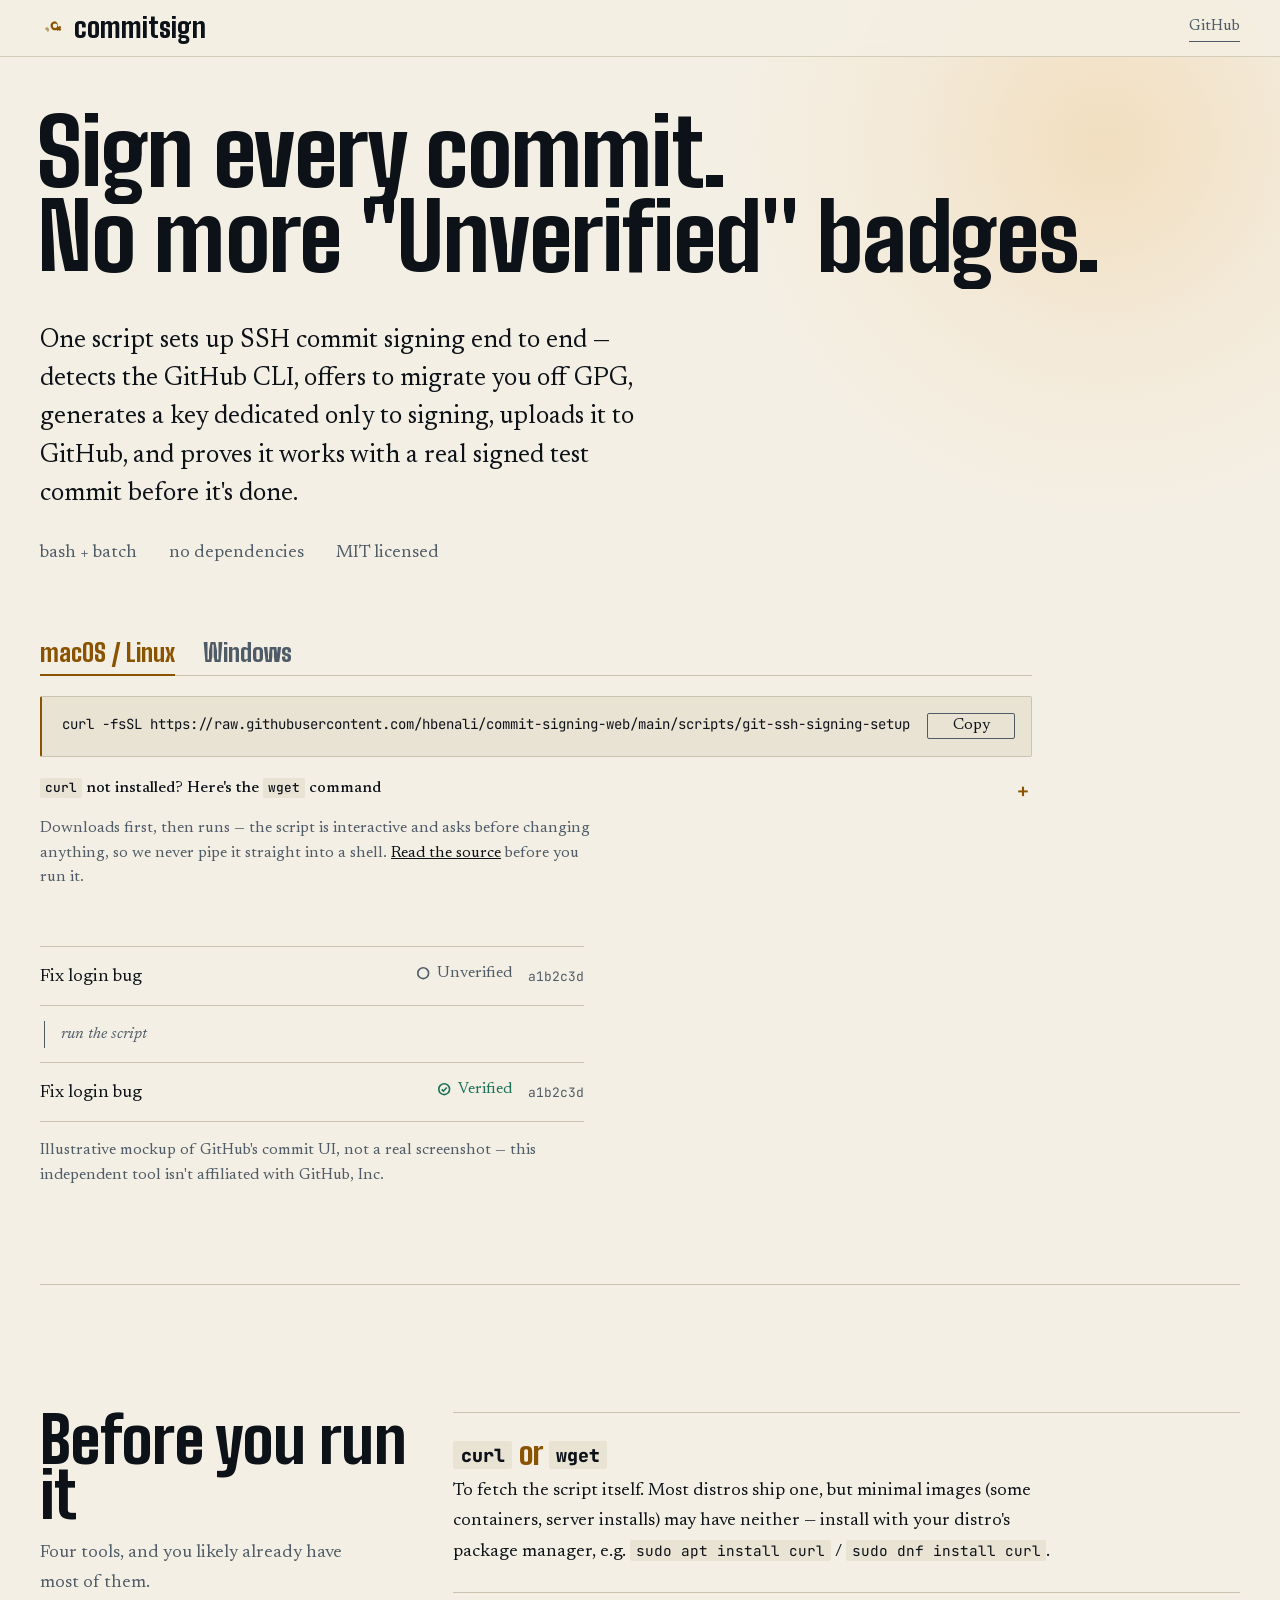
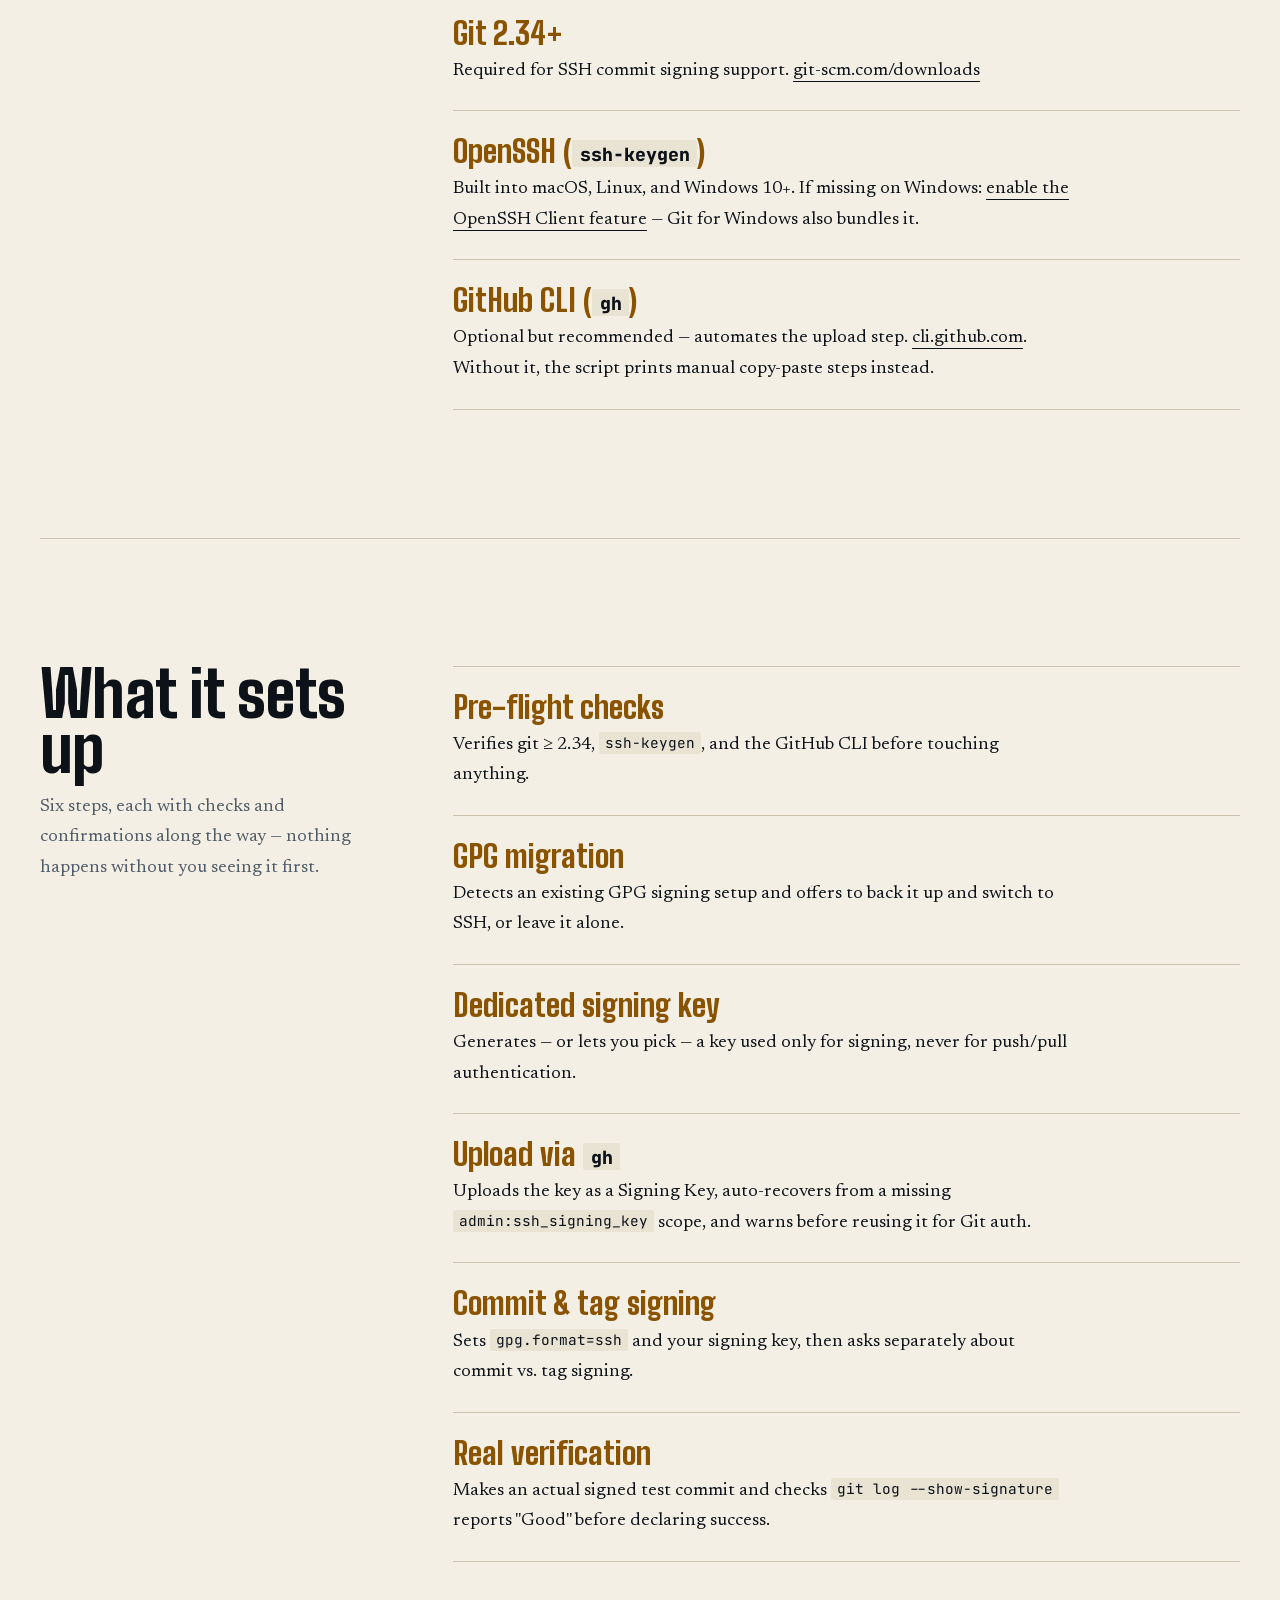
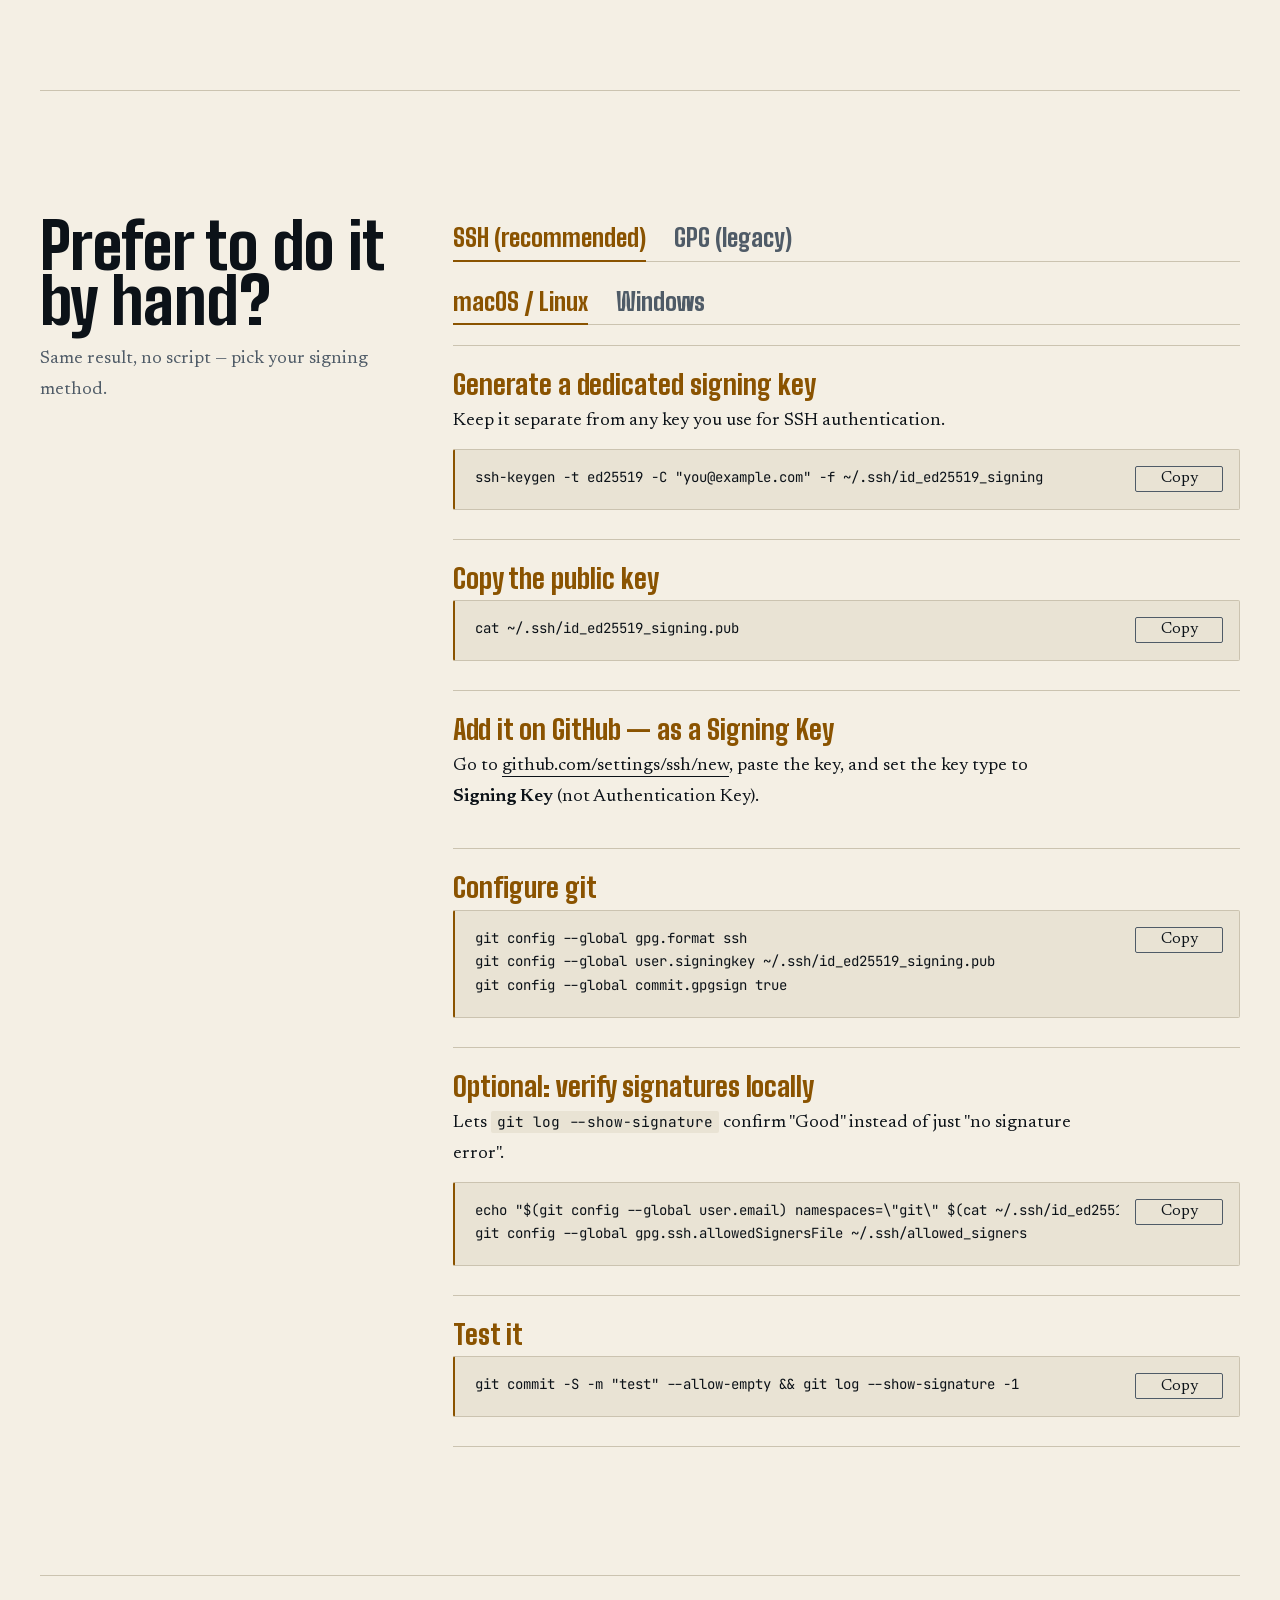
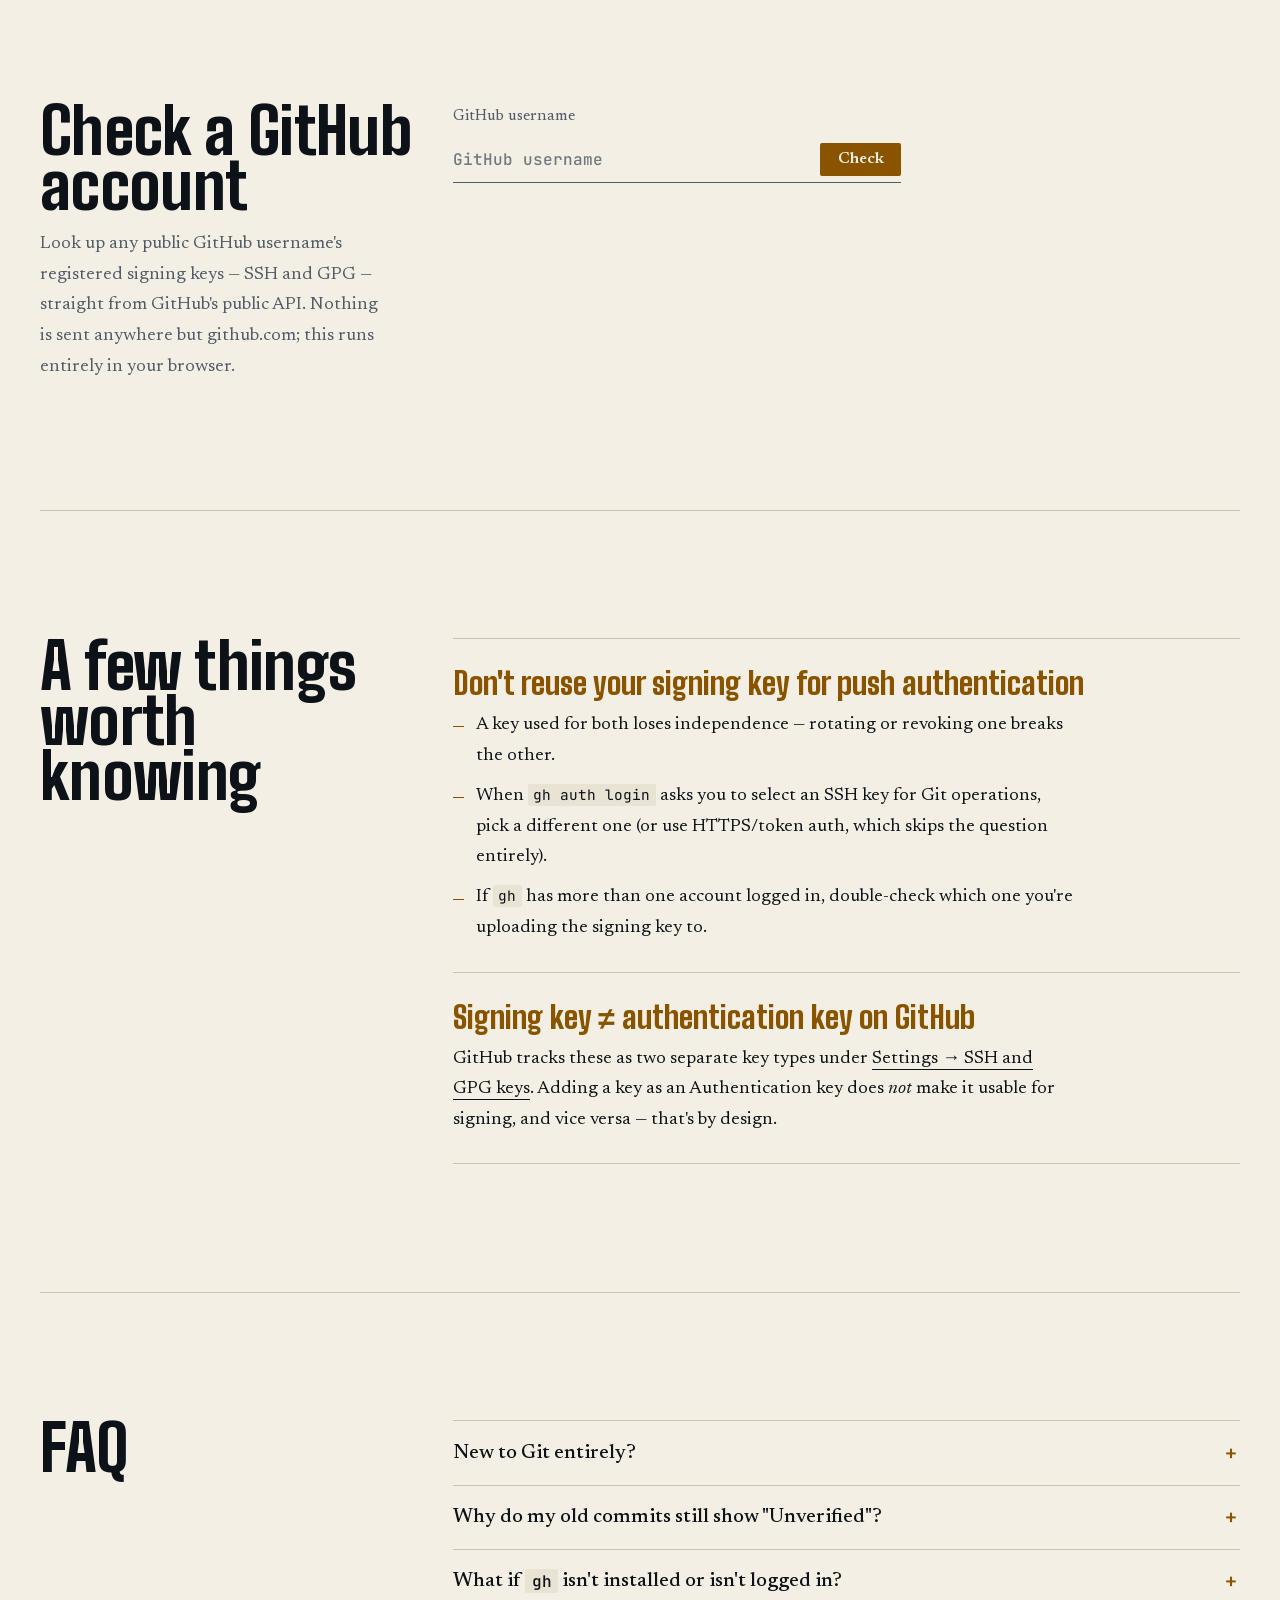
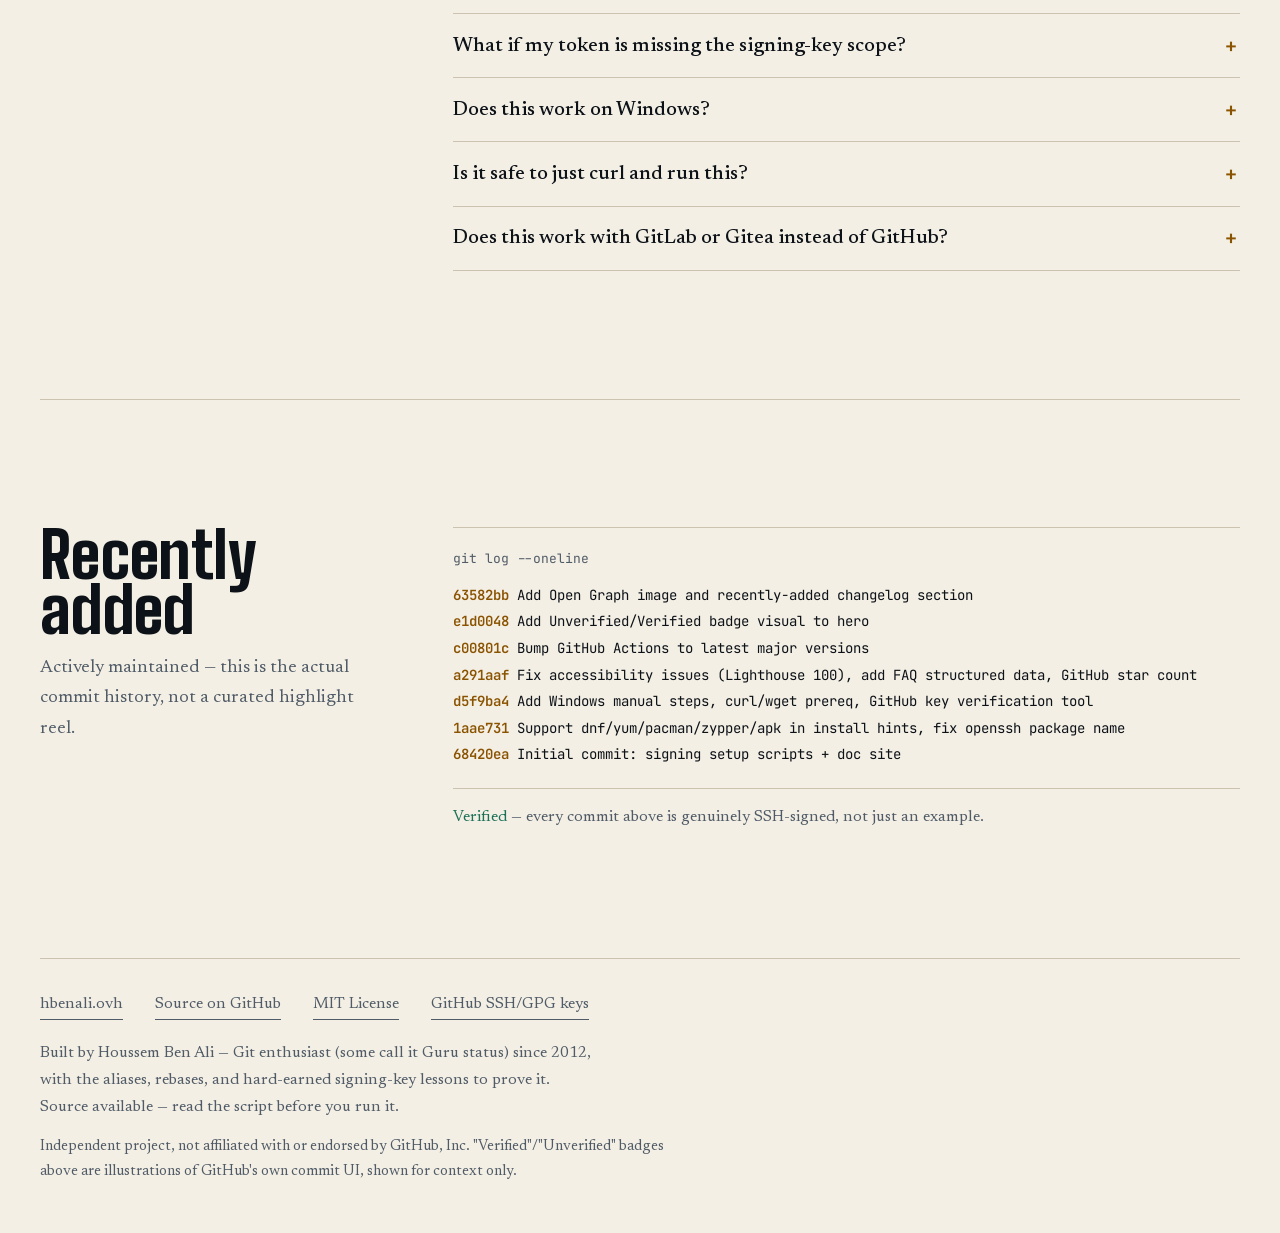
==== commit 1ae3c0ba: "feat: follow the system light/dark setting Dark stays the default and the identity. When the system " ====
--- a/index.html
+++ b/index.html
@@ -6,7 +6,9 @@
 <title>CommitSign — set up Git commit signing in one command</title>
 <meta name="description" content="A copy-paste script that sets up SSH commit signing end to end: detects gh CLI, migrates you off GPG, generates a dedicated signing key, uploads it to GitHub, and verifies a real signed commit. Manual GPG and SSH guides included.">
 <link rel="canonical" href="https://commitsign.hbenali.ovh/">
-<meta name="theme-color" content="#0c1218">
+<meta name="color-scheme" content="dark light">
+<meta name="theme-color" content="#0c1218" media="(prefers-color-scheme: dark)">
+<meta name="theme-color" content="#f4efe4" media="(prefers-color-scheme: light)">
 <link rel="icon" href="/favicon.svg" type="image/svg+xml">
 <link rel="manifest" href="/manifest.json">
 <link rel="preload" as="font" type="font/woff2" href="/fonts/big-shoulders-latin-wght.woff2" crossorigin>
--- a/site.css
+++ b/site.css
@@ -39,6 +39,11 @@
     --sodium: #e9a23b;
     --verdigris: #5db7a0;
     --fail: #e5776f;
+    --glow: rgba(233, 162, 59, 0.2);
+    --glow-soft: rgba(233, 162, 59, 0.06);
+    --glass: rgba(12, 18, 24, 0.82);
+    --wash: rgba(23, 33, 43, 0.6);
+    --rule: rgba(38, 51, 65, 0.7);
 
     --display: 'Big Shoulders', 'Arial Narrow', Impact, sans-serif;
     --serif: 'Newsreader', Georgia, serif;
@@ -46,6 +51,27 @@
 
     --gutter: clamp(1.5rem, 4vw, 2.5rem);
     color-scheme: dark;
+}
+
+/* Light: follows the system setting, no toggle. Dark above is the default and the identity.
+   Contrast on --ink (page) / --slate (surface): text 16:1, muted 6.0/5.4, accent 5.5/4.9, ok 5.2/4.7, fail 5.7/5.1. */
+@media (prefers-color-scheme: light) {
+    :root {
+        --ink: #f4efe4;
+        --slate: #e9e3d4;
+        --line: #cbc3b0;
+        --bone: #0c1218;
+        --mist: #4f5b67;
+        --sodium: #8a5300;
+        --verdigris: #1b7058;
+        --fail: #b3261e;
+        --glow: rgba(233, 162, 59, 0.22);
+        --glow-soft: rgba(233, 162, 59, 0.07);
+        --glass: rgba(244, 239, 228, 0.86);
+        --wash: rgba(233, 227, 212, 0.7);
+        --rule: rgba(203, 195, 176, 0.8);
+        color-scheme: light;
+    }
 }
 
 *, *::before, *::after { box-sizing: border-box; margin: 0; padding: 0; }
@@ -110,8 +136,8 @@
 /* ───────────── Top bar ───────────── */
 .bar {
     position: fixed; inset: 0 0 auto 0; z-index: 40;
-    border-bottom: 1px solid rgba(38, 51, 65, 0.7);
-    background: rgba(12, 18, 24, 0.82);
+    border-bottom: 1px solid var(--rule);
+    background: var(--glass);
     -webkit-backdrop-filter: blur(10px); backdrop-filter: blur(10px);
 }
 .bar-inner {
@@ -133,7 +159,7 @@
 .hero::before {
     content: ''; position: absolute; z-index: -1; top: -14rem; right: -12rem;
     width: min(46rem, 140vw); aspect-ratio: 1; border-radius: 50%;
-    background: radial-gradient(closest-side, rgba(233, 162, 59, 0.2), rgba(233, 162, 59, 0.06) 55%, transparent);
+    background: radial-gradient(closest-side, var(--glow), var(--glow-soft) 55%, transparent);
     pointer-events: none;
 }
 .hero h1 { font-size: clamp(2.7rem, 7.2vw, 7.5rem); margin-left: -0.03em; }
@@ -320,7 +346,7 @@
 .scroll-top-btn {
     position: fixed; right: var(--gutter); bottom: 1.25rem; z-index: 30;
     width: 2.75rem; height: 2.75rem; border: 1px solid var(--mist); border-radius: 2px;
-    background: rgba(12, 18, 24, 0.9); color: var(--bone); cursor: pointer; padding: 0;
+    background: var(--glass); color: var(--bone); cursor: pointer; padding: 0;
     display: flex; align-items: center; justify-content: center;
     opacity: 0; transform: translateY(8px); pointer-events: none;
     transition: opacity 0.2s, transform 0.2s, border-color 0.2s, color 0.2s;
@@ -333,13 +359,13 @@
 .nf { min-height: 100vh; display: flex; flex-direction: column; justify-content: center; padding-block: 7rem 4rem; position: relative; isolation: isolate; overflow: hidden; }
 .nf::before {
     content: ''; position: absolute; z-index: -1; top: -12rem; right: -10rem; width: min(40rem, 140vw); aspect-ratio: 1; border-radius: 50%;
-    background: radial-gradient(closest-side, rgba(233, 162, 59, 0.2), rgba(233, 162, 59, 0.06) 55%, transparent);
+    background: radial-gradient(closest-side, var(--glow), var(--glow-soft) 55%, transparent);
 }
 .nf-code { font-size: clamp(6rem, 24vw, 18rem); color: var(--sodium); }
 .nf h1 { font-size: clamp(2.8rem, 7vw, 5rem); margin-top: 0.5rem; }
 .nf .nf-lead { margin-top: 1rem; max-width: 36ch; color: var(--mist); font-size: 1.3rem; }
 .nf-links { margin-top: 2rem; display: flex; flex-wrap: wrap; gap: 0.75rem 2rem; font-size: 1.25rem; }
-.nf-log { margin-top: 3rem; max-width: 44rem; overflow-wrap: anywhere; border: 1px solid var(--line); background: rgba(23, 33, 43, 0.6); padding: 1.25rem 1.5rem; font: 0.875rem/1.8 var(--mono); border-radius: 2px; }
+.nf-log { margin-top: 3rem; max-width: 44rem; overflow-wrap: anywhere; border: 1px solid var(--line); background: var(--wash); padding: 1.25rem 1.5rem; font: 0.875rem/1.8 var(--mono); border-radius: 2px; }
 .nf-log .err { color: var(--sodium); }
 .nf-log .dim { color: var(--mist); }
 .nf-foot { margin-top: 3rem; color: var(--mist); font-size: 1rem; max-width: 60ch; }
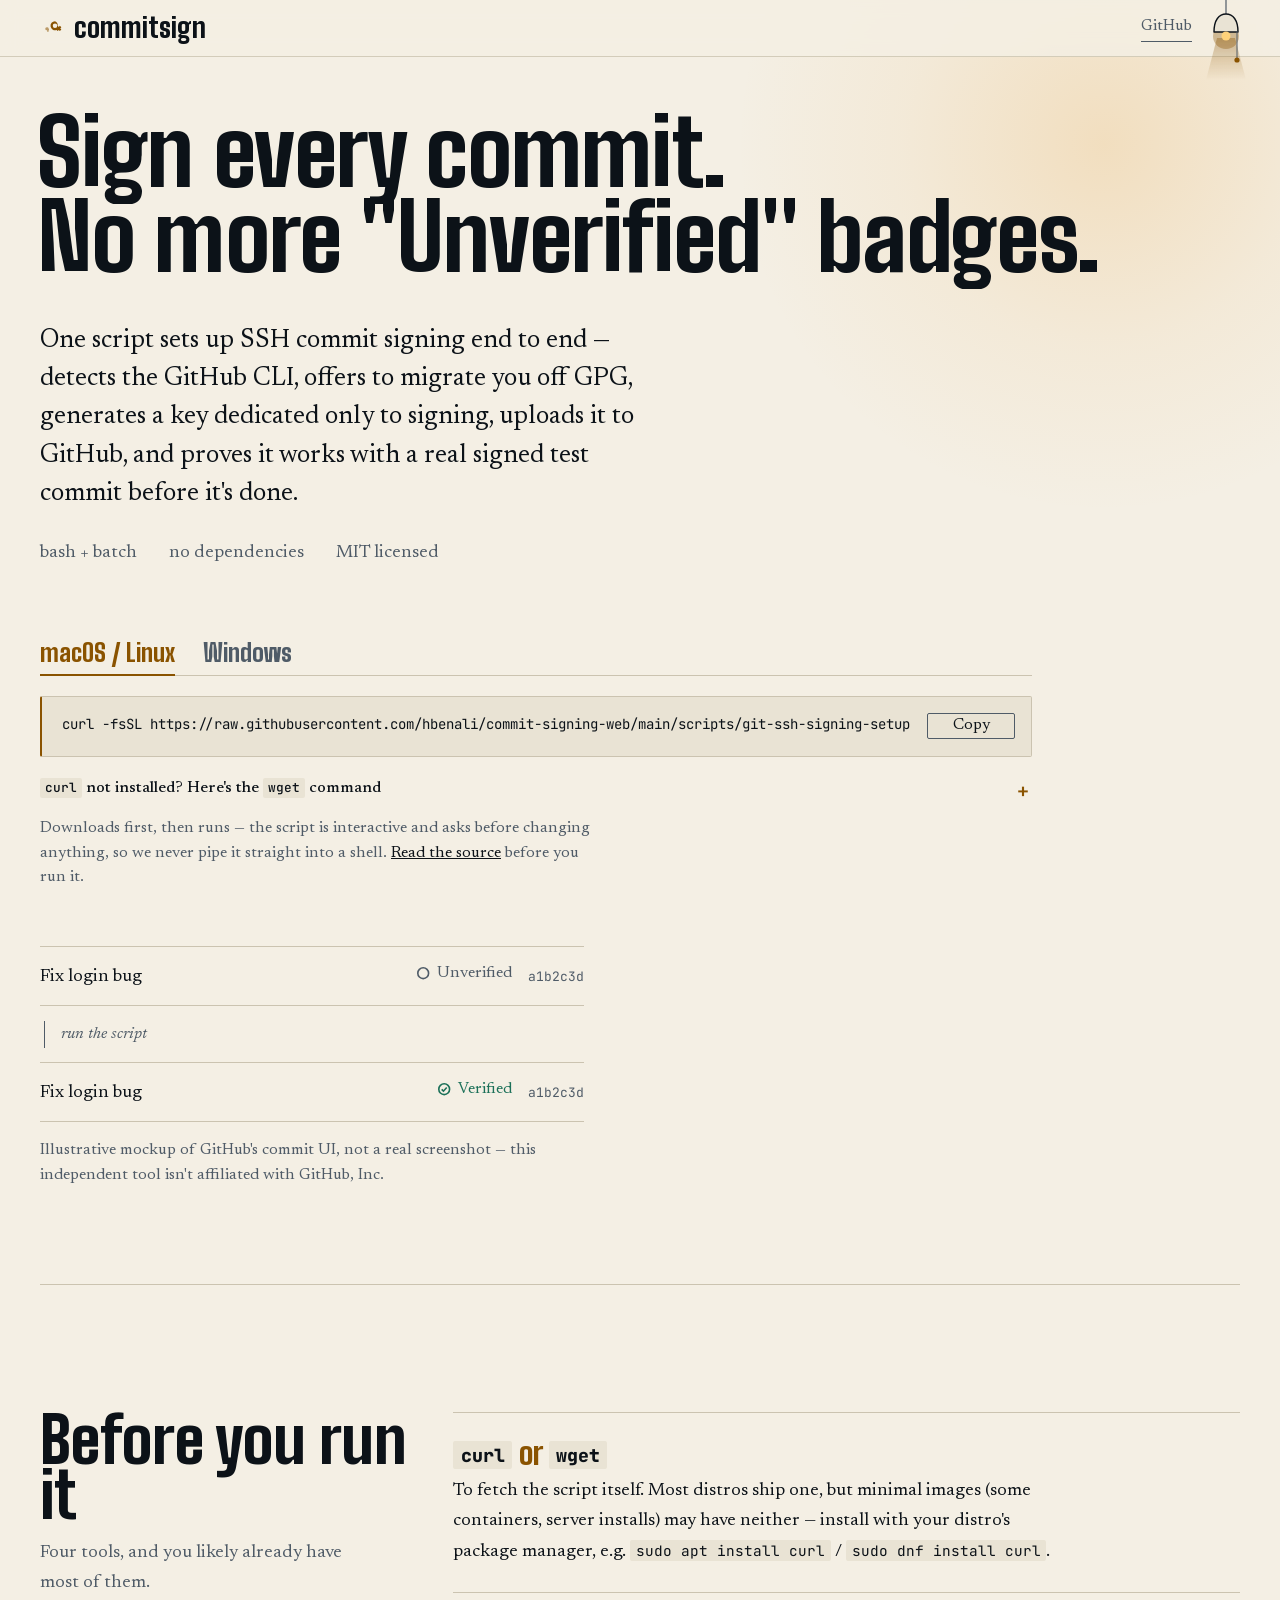
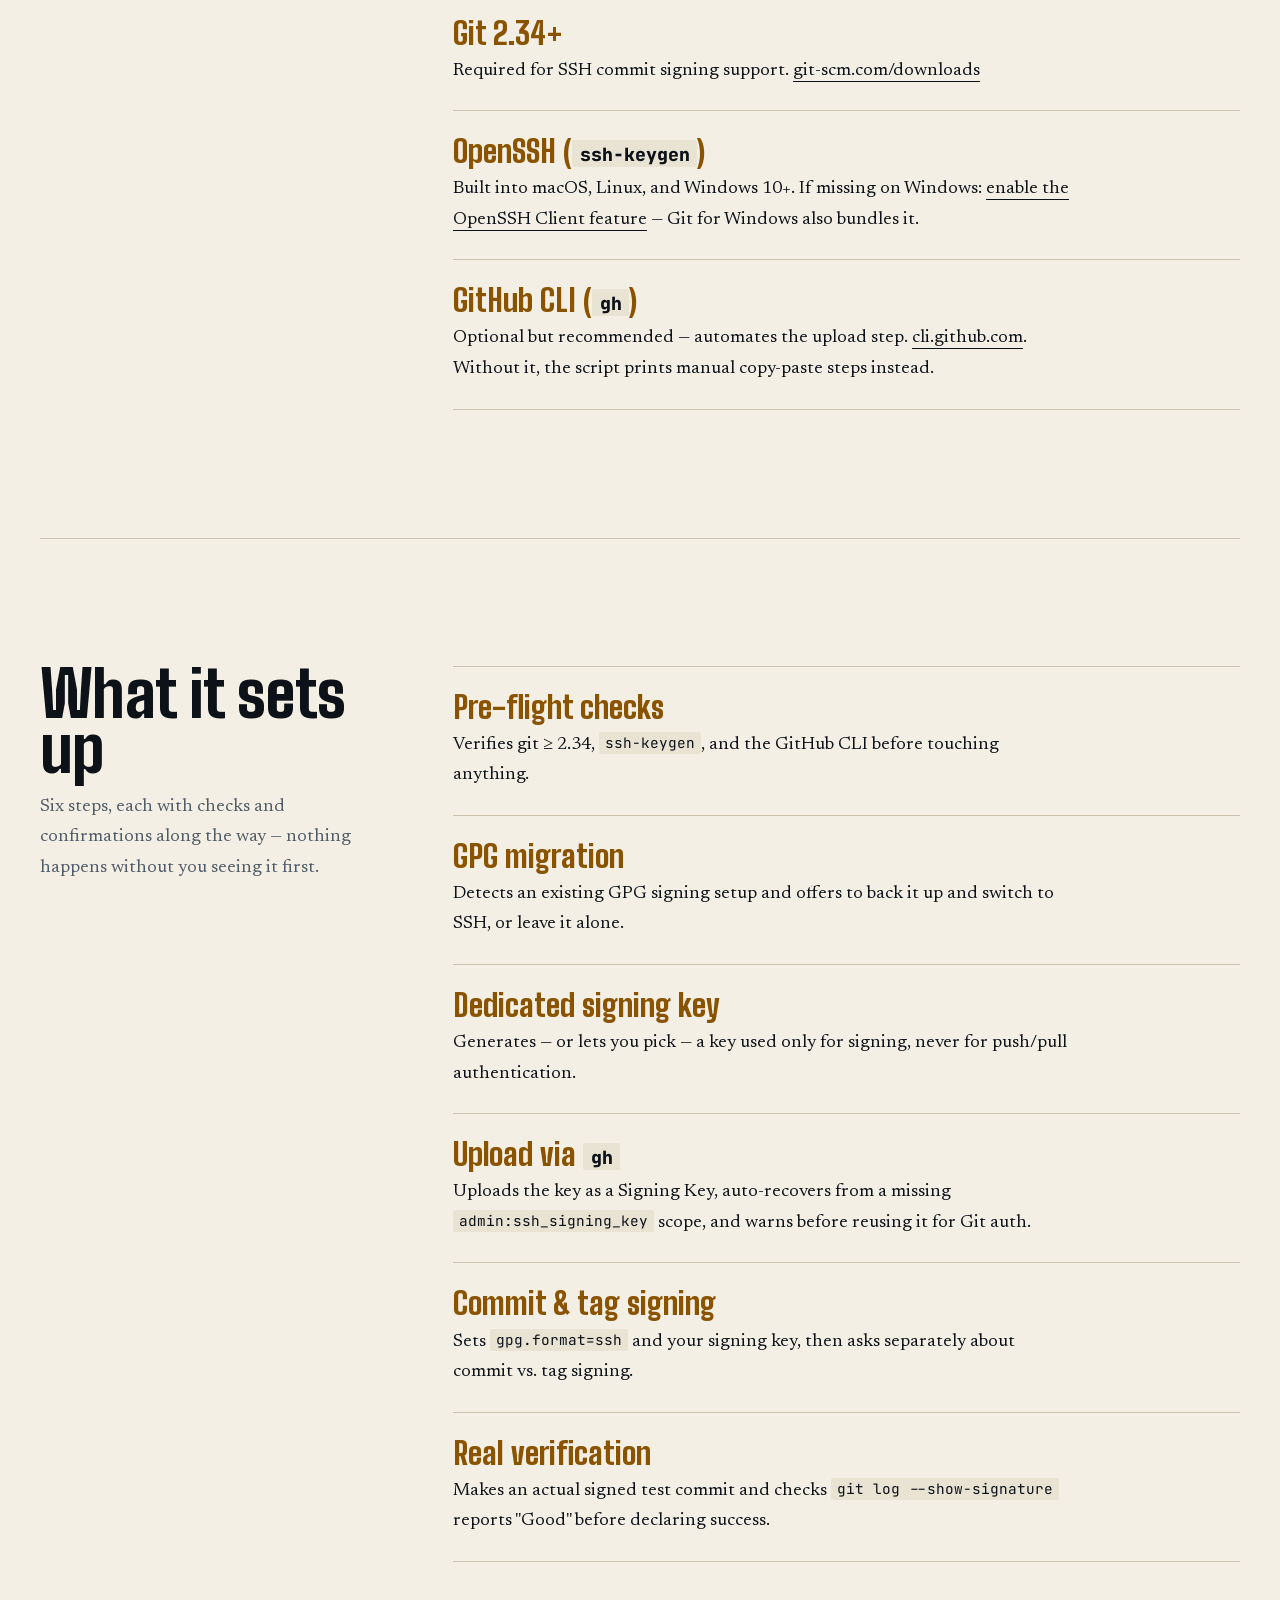
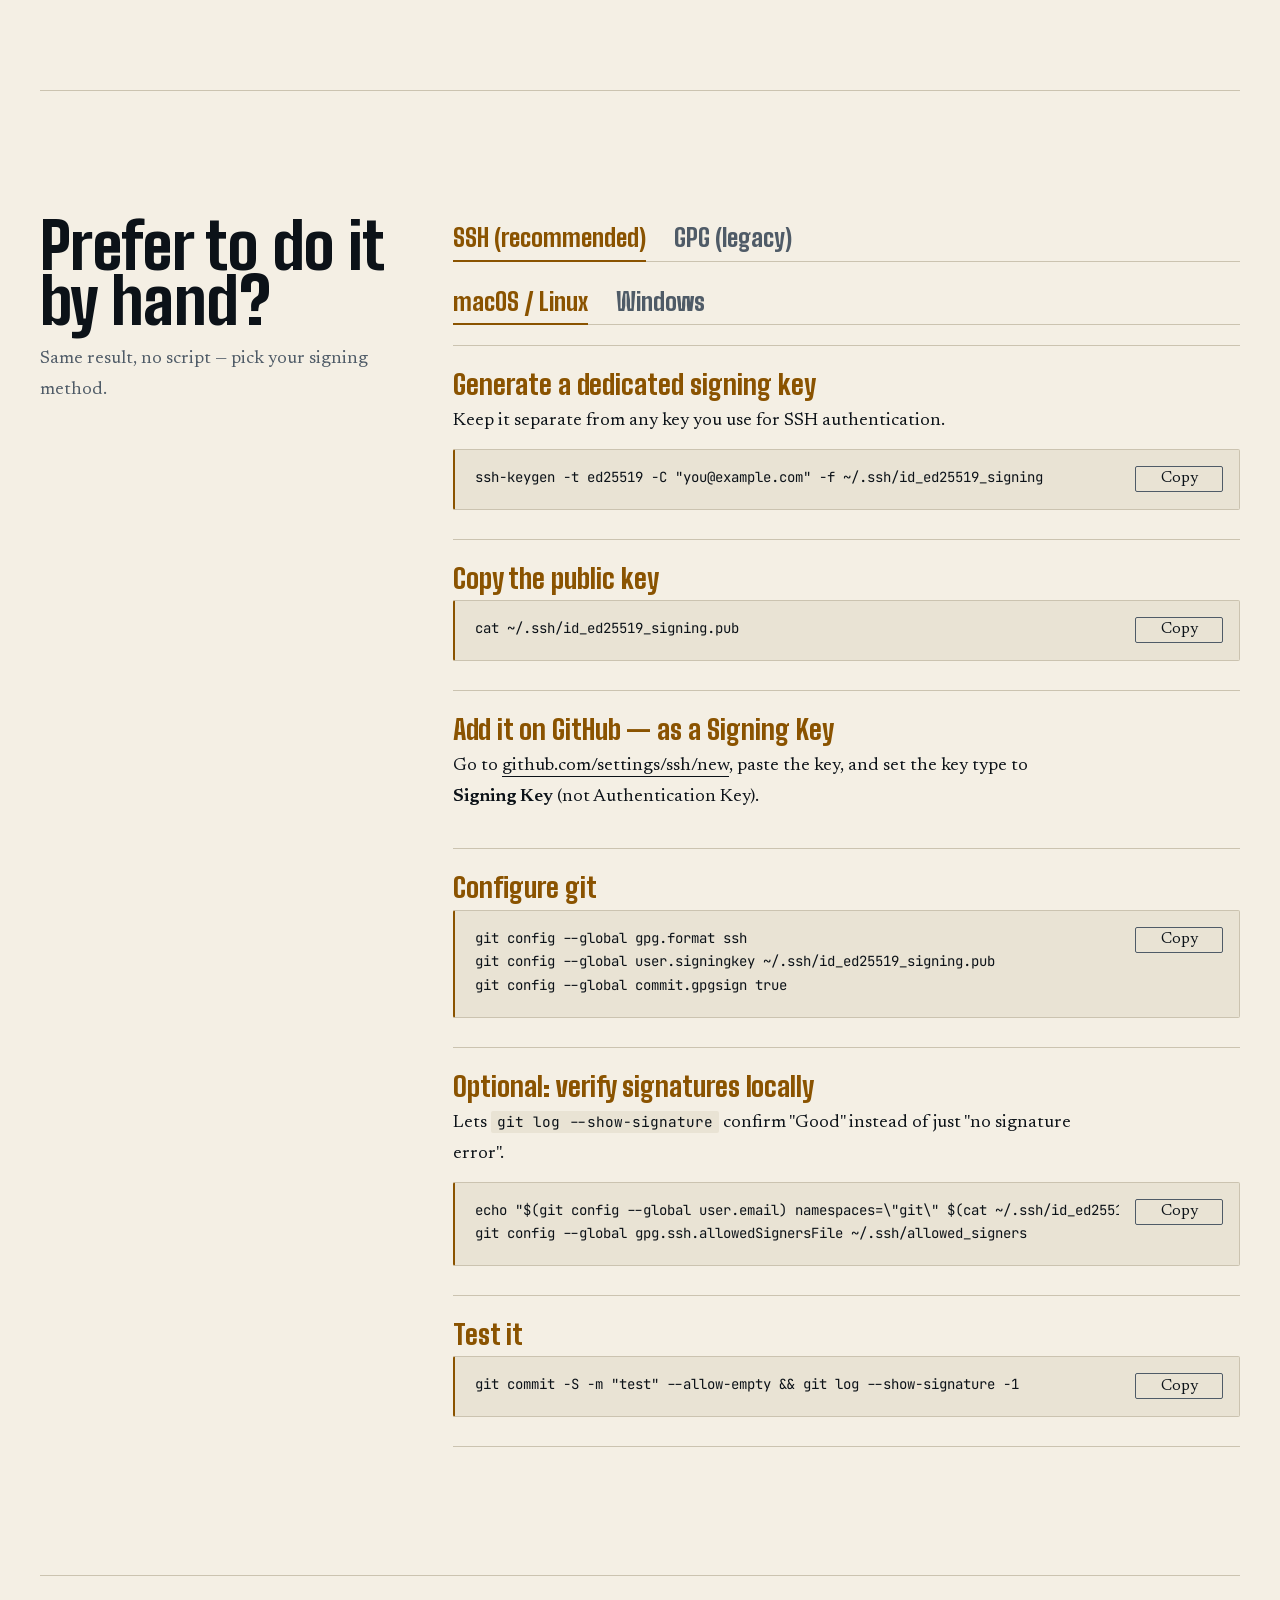
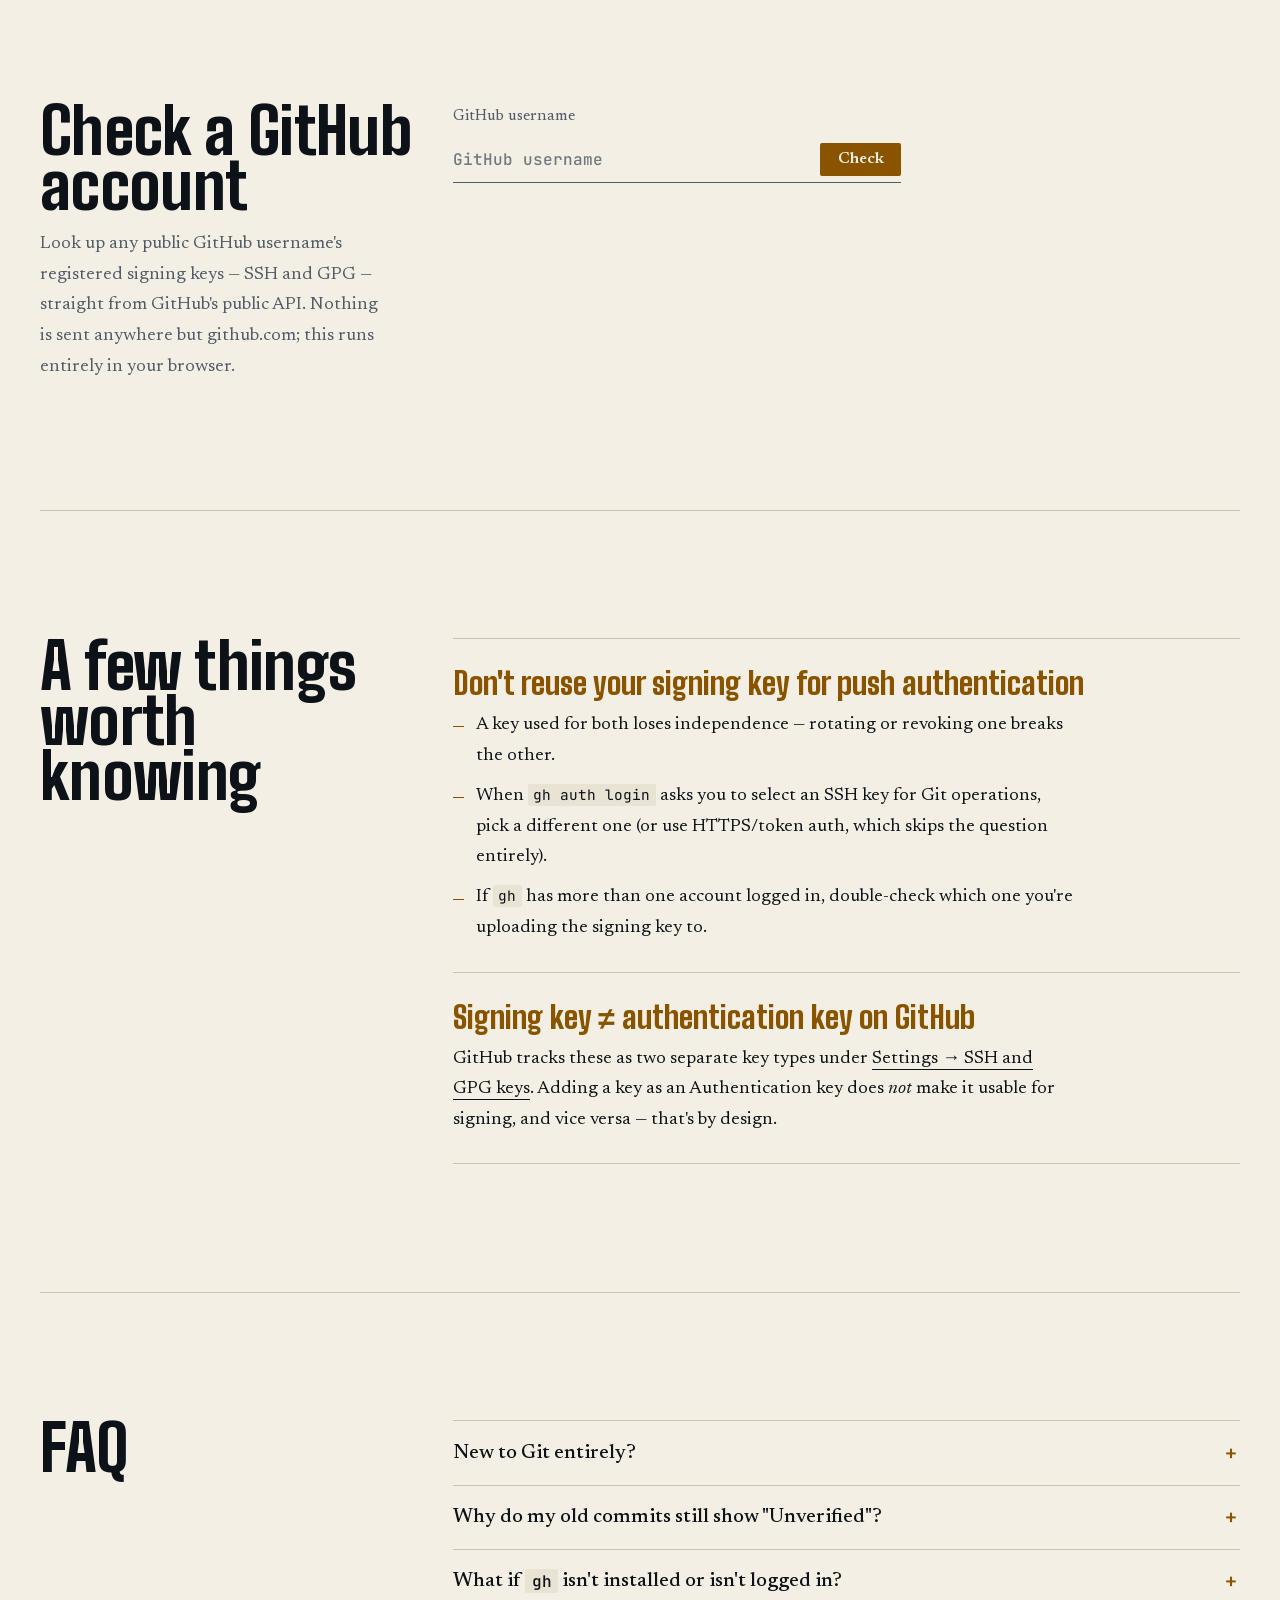
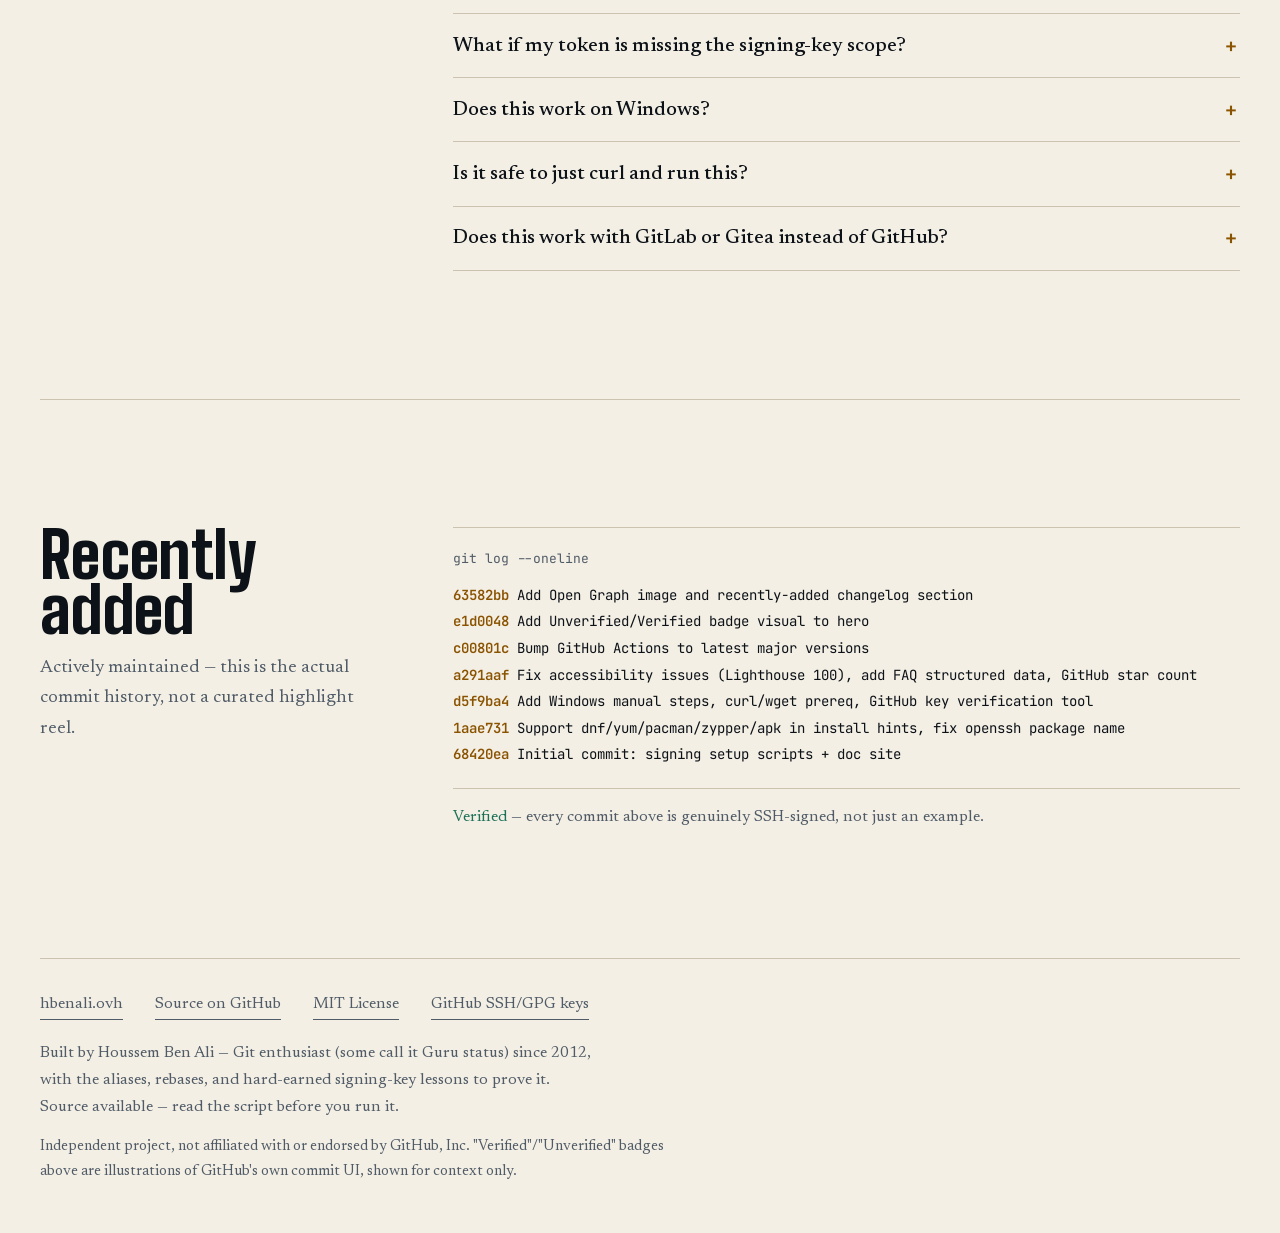
==== commit 50ebb1f5: "feat: add a pull-cord lamp to switch between light and dark Lamp on is the light theme. The choice i" ====
--- a/index.html
+++ b/index.html
@@ -116,6 +116,7 @@
 }
 </script>
 
+<script src="/theme.js"></script>
 <link rel="stylesheet" href="/site.css">
 <script src="/app.js" defer></script>
 </head>
--- a/site.css
+++ b/site.css
@@ -53,10 +53,10 @@
     color-scheme: dark;
 }
 
-/* Light: follows the system setting, no toggle. Dark above is the default and the identity.
+/* Light: follows the system setting until the lamp (theme.js) is used. Dark above is the default and the identity.
    Contrast on --ink (page) / --slate (surface): text 16:1, muted 6.0/5.4, accent 5.5/4.9, ok 5.2/4.7, fail 5.7/5.1. */
 @media (prefers-color-scheme: light) {
-    :root {
+    :root:not([data-theme="dark"]) {
         --ink: #f4efe4;
         --slate: #e9e3d4;
         --line: #cbc3b0;
@@ -72,6 +72,22 @@
         --rule: rgba(203, 195, 176, 0.8);
         color-scheme: light;
     }
+}
+:root[data-theme="light"] {
+    --ink: #f4efe4;
+    --slate: #e9e3d4;
+    --line: #cbc3b0;
+    --bone: #0c1218;
+    --mist: #4f5b67;
+    --sodium: #8a5300;
+    --verdigris: #1b7058;
+    --fail: #b3261e;
+    --glow: rgba(233, 162, 59, 0.22);
+    --glow-soft: rgba(233, 162, 59, 0.07);
+    --glass: rgba(244, 239, 228, 0.86);
+    --wash: rgba(233, 227, 212, 0.7);
+    --rule: rgba(203, 195, 176, 0.8);
+    color-scheme: light;
 }
 
 *, *::before, *::after { box-sizing: border-box; margin: 0; padding: 0; }
@@ -374,3 +390,53 @@
     html { scroll-behavior: auto; }
     *, *::before, *::after { animation-duration: 0.01ms !important; animation-delay: 0s !important; transition-duration: 0.01ms !important; }
 }
+
+/* ---- Theme lamp: pull-cord switch (see theme.js). Lamp on = light theme. ---- */
+.theme-lamp {
+    position: absolute; /* scrolls away with the page; fixed on pages with a fixed bar, see below */
+    top: 0;
+    inset-inline-end: clamp(0.75rem, 3vw, 2rem);
+    z-index: 1000;
+    display: block;
+    width: 2.75rem;
+    height: 5.25rem;
+    padding: 0;
+    border: 0;
+    background: none;
+    cursor: pointer;
+    -webkit-tap-highlight-color: transparent;
+}
+/* Pages with a fixed top bar or fixed top-right controls: the lamp stays visible and the bar
+   reserves room for it (lamp offset + lamp width + gap), so it never covers a link. */
+html:has(.bar-inner) .theme-lamp,
+html:has(.controls) .theme-lamp { position: fixed; }
+.bar-inner { padding-inline-end: calc(clamp(0.75rem, 3vw, 2rem) + 2.75rem + 0.75rem); }
+.controls { right: calc(clamp(0.75rem, 3vw, 2rem) + 2.75rem + 0.75rem); }
+.theme-lamp svg { display: block; width: 100%; height: 100%; overflow: visible; pointer-events: none; }
+.lamp-wire { stroke: var(--mist); stroke-width: 1.2; }
+.lamp-shade { fill: var(--slate); stroke: var(--bone); stroke-width: 1.4; stroke-linejoin: round; }
+.lamp-bulb { fill: var(--line); transition: fill 0.4s; }
+.lamp-halo { fill: var(--sodium); opacity: 0; transition: opacity 0.5s; }
+.lamp-cone { fill: url(#lamp-cone); opacity: 0; transition: opacity 0.5s; }
+.lamp-stop-a { stop-color: var(--sodium); stop-opacity: 0.38; }
+.lamp-stop-b { stop-color: var(--sodium); stop-opacity: 0; }
+.lamp-cord { stroke: var(--mist); stroke-width: 1; }
+.lamp-bead { fill: var(--sodium); }
+.theme-lamp[data-on="true"] .lamp-bulb { fill: #ffd27a; }
+.theme-lamp[data-on="true"] .lamp-halo { opacity: 0.35; }
+.theme-lamp[data-on="true"] .lamp-cone { opacity: 1; }
+.lamp-swing { transform-box: view-box; transform-origin: 22px 0; animation: lamp-swing 0.9s ease-out; }
+.lamp-pull { animation: lamp-pull 0.45s cubic-bezier(0.3, 1.6, 0.5, 1); }
+@keyframes lamp-swing { 20% { transform: rotate(-5deg); } 45% { transform: rotate(3.5deg); } 70% { transform: rotate(-1.5deg); } }
+@keyframes lamp-pull { 35% { transform: translateY(10px); } }
+
+/* The theme switch is a plain cross-fade of the whole page. */
+html.theme-vt::view-transition-old(root) { animation: 0.45s ease both lamp-fade-out; }
+html.theme-vt::view-transition-new(root) { animation: 0.45s ease both lamp-fade-in; }
+@keyframes lamp-fade-out { to { opacity: 0; } }
+@keyframes lamp-fade-in { from { opacity: 0; } }
+
+@media (prefers-reduced-motion: reduce) {
+    .lamp-swing, .lamp-pull { animation: none; }
+    .lamp-bulb, .lamp-halo, .lamp-cone { transition: none; }
+}
